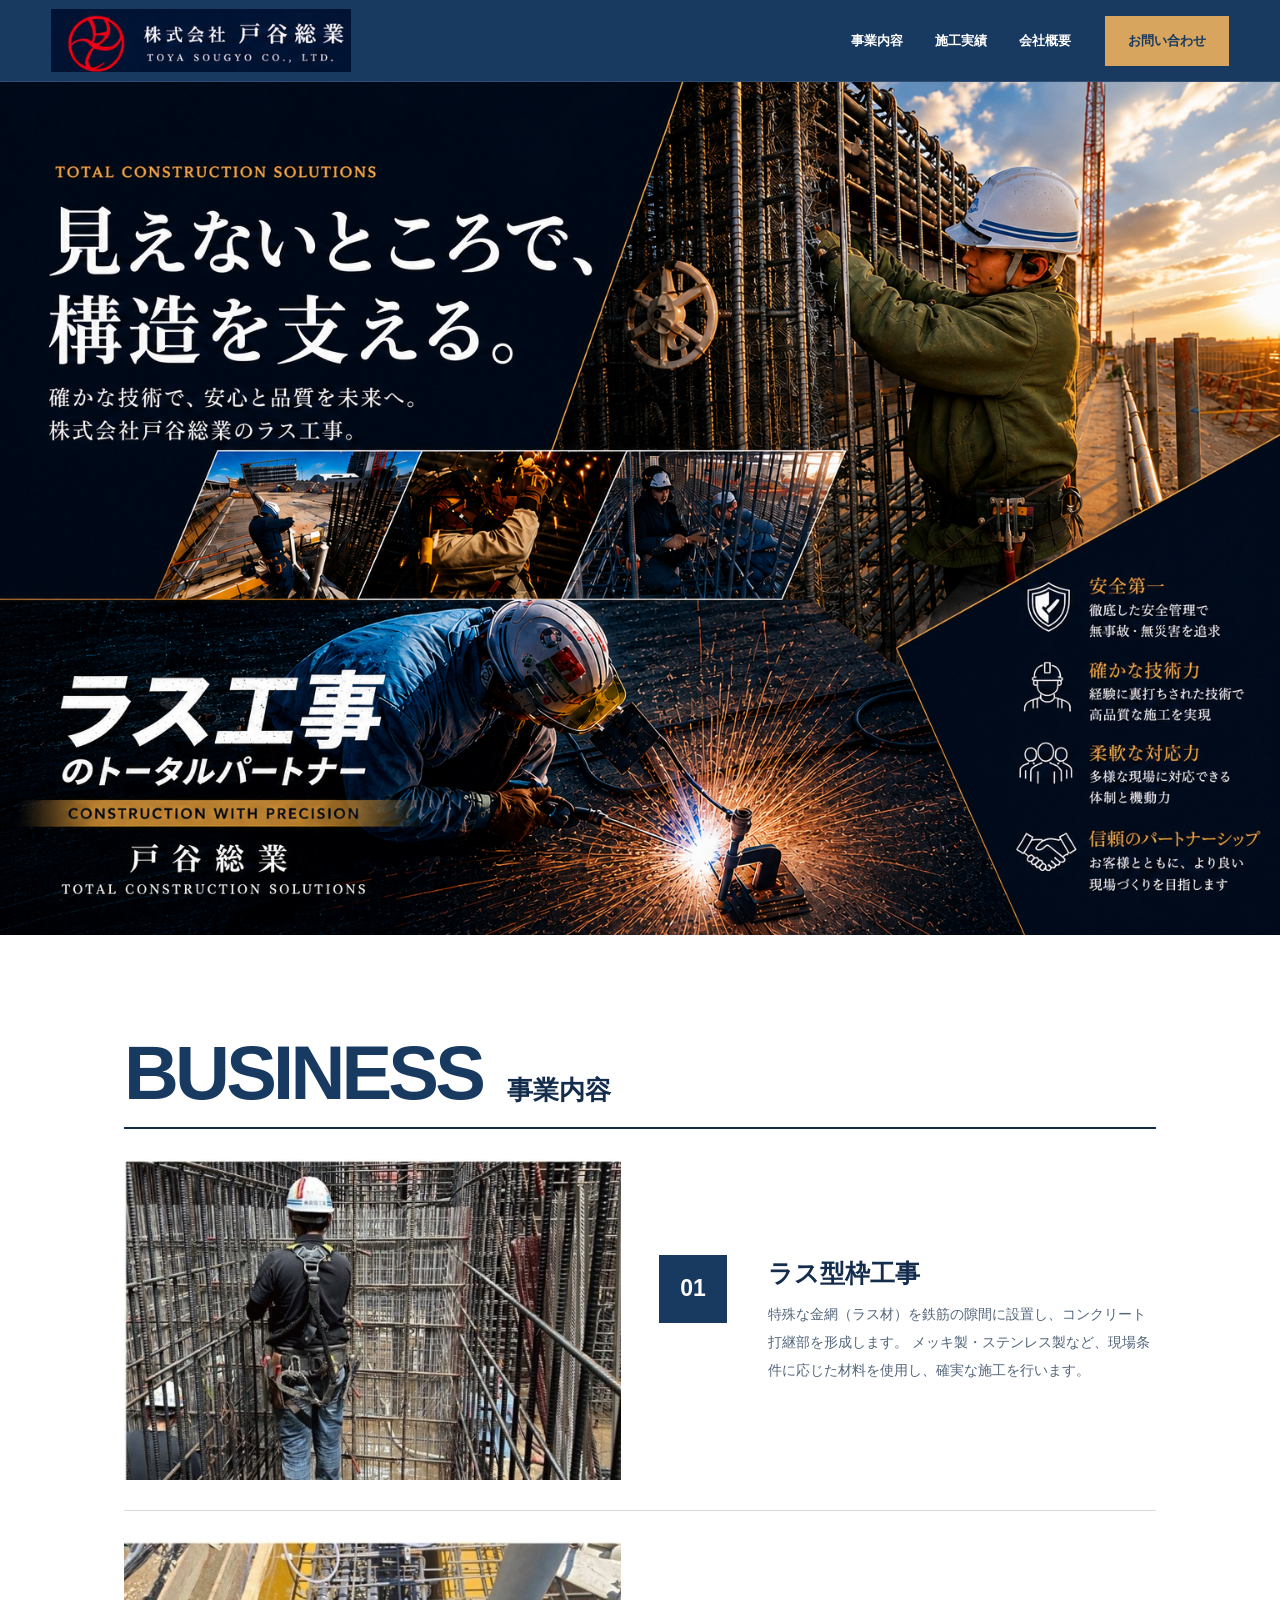
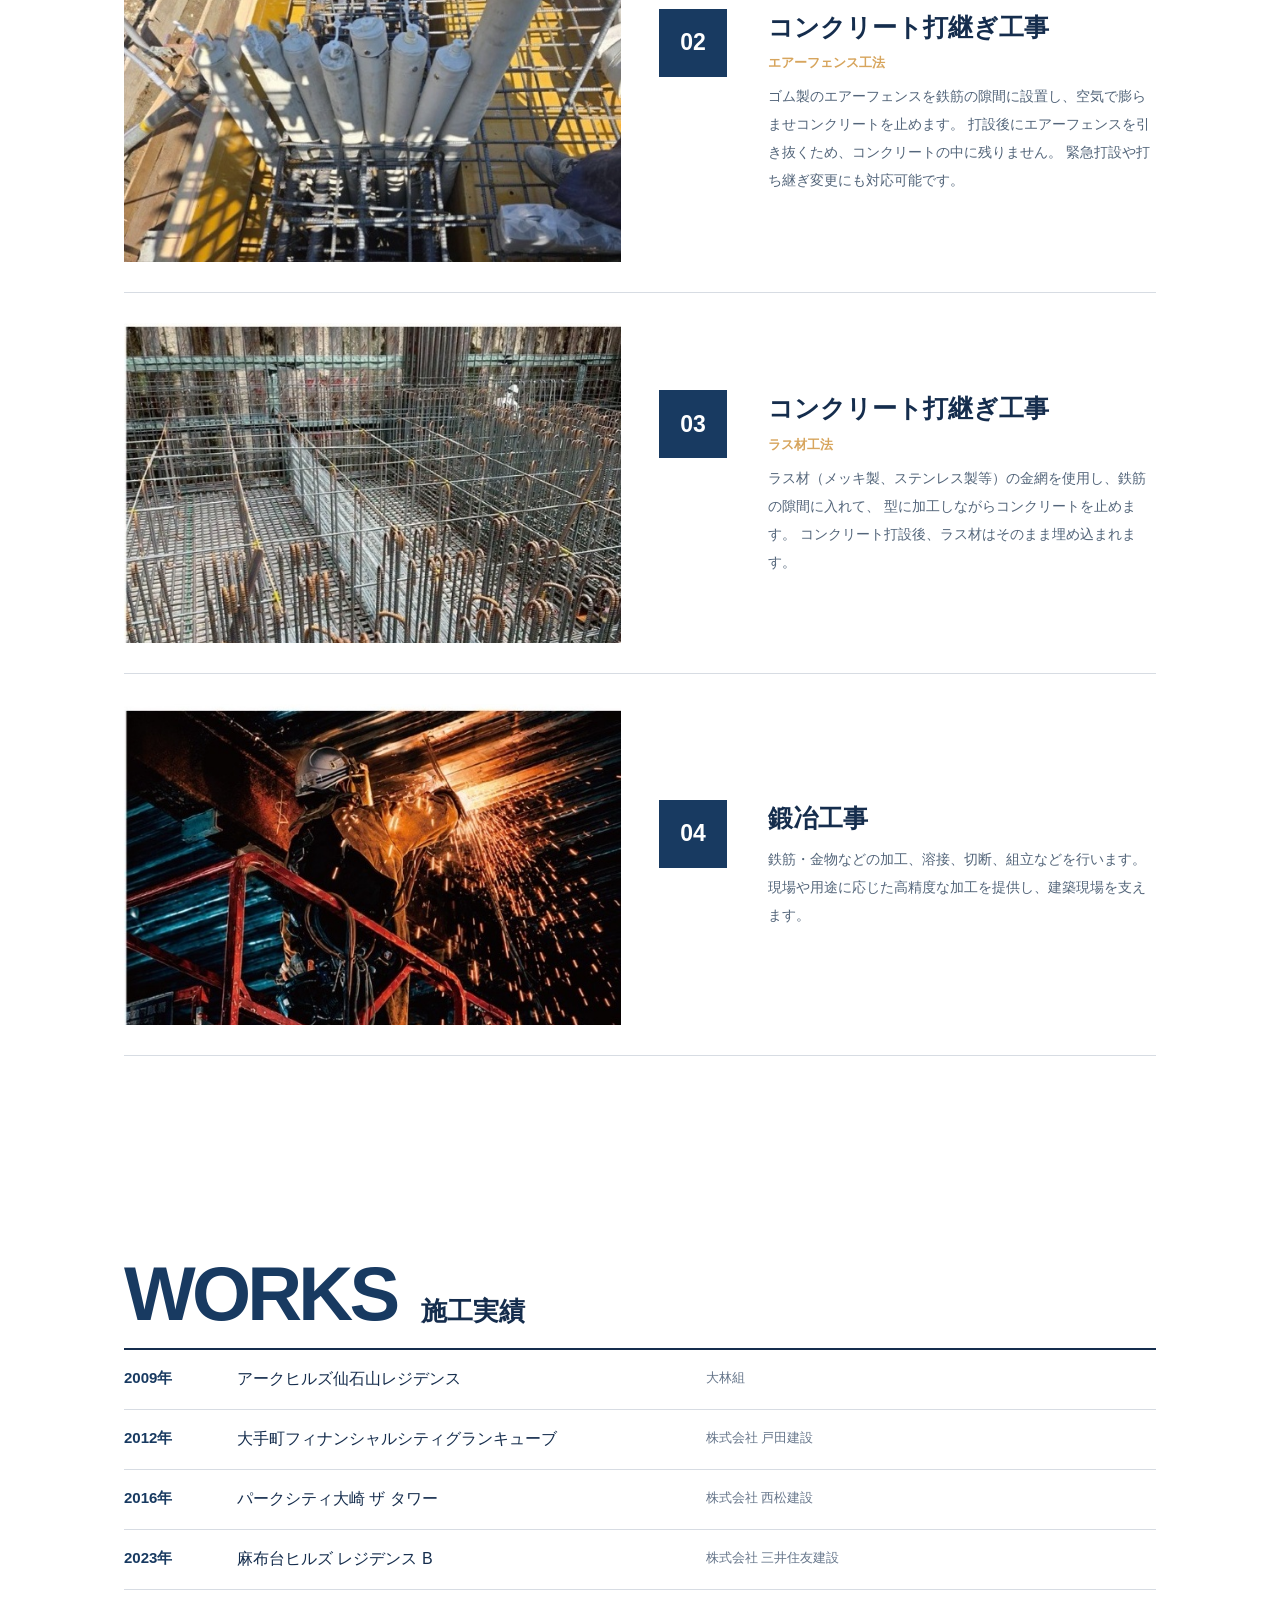
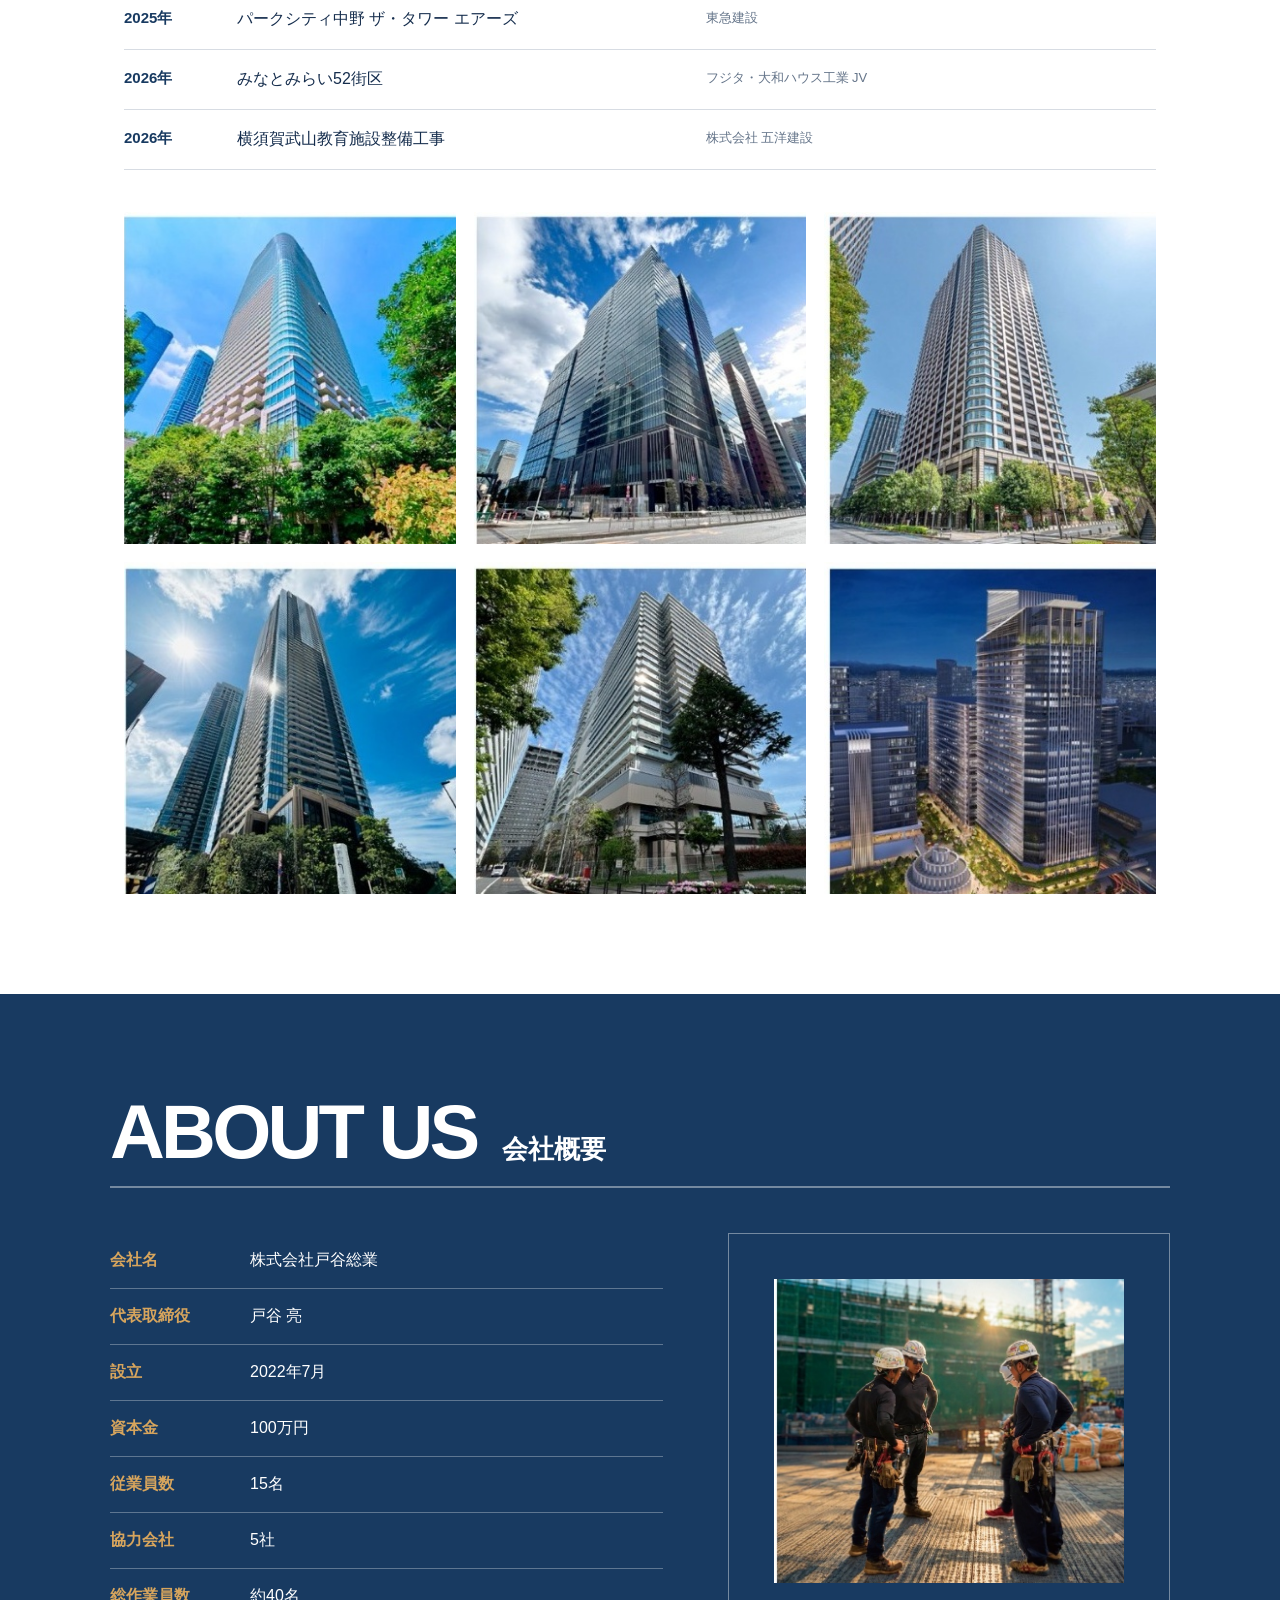
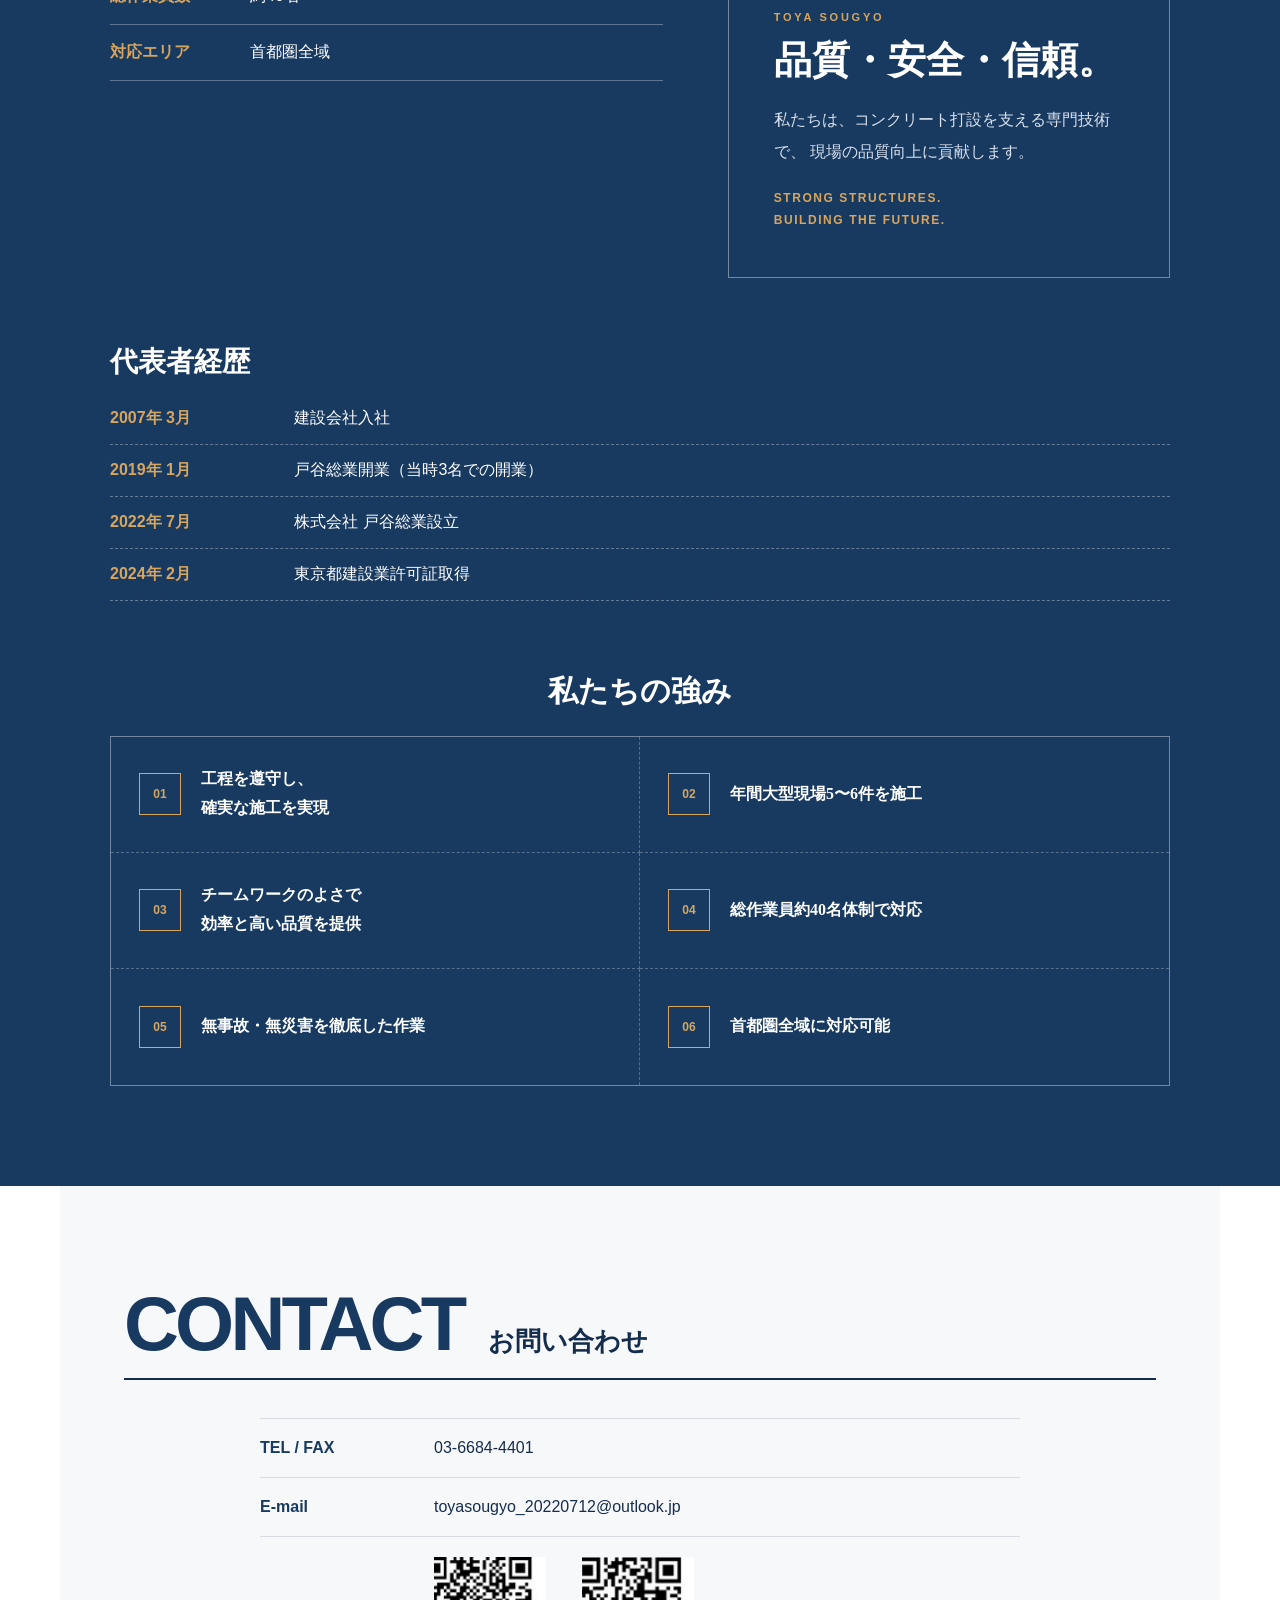
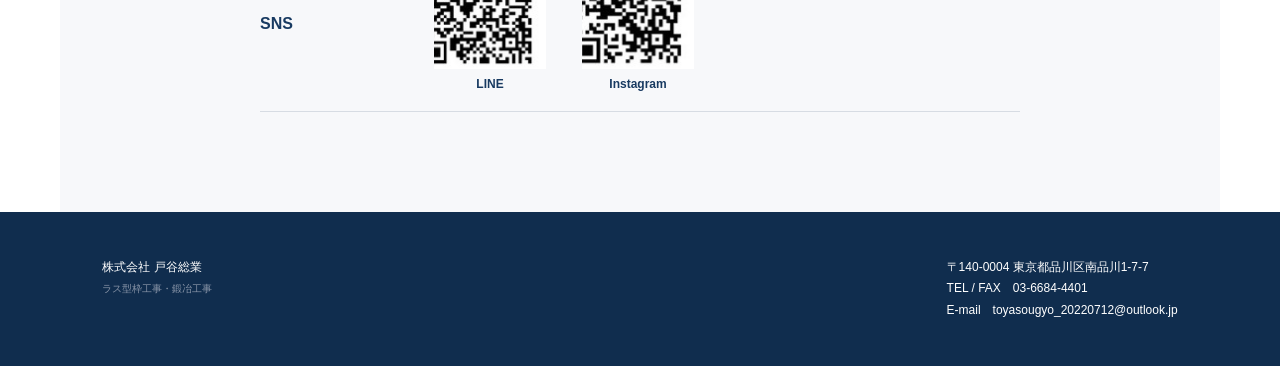
==== toya-sougyo.html @ 429688c8 "Update toya-sougyo.html" ====
<!doctype html>
<html lang="ja">
<head>
<meta charset="utf-8">
<meta name="viewport" content="width=device-width,initial-scale=1">
<title>株式会社戸谷総業｜ラス型枠工事・鍛冶工事</title>
<meta name="description" content="株式会社戸谷総業。ラス型枠工事・コンクリート打継ぎ工事・鍛冶工事。首都圏全域に対応します。">
<link rel="icon" href="favicon.ico" sizes="any">
<link rel="icon" type="image/png" href="toya-logo-mark.png">
<link rel="apple-touch-icon" href="toya-logo-mark.png">

<style>
:root{
  --navy:#183a61;
  --gold:#d7a55d;
  --ink:#152d4d;
  --line:#d7dce3;
  --paper:#f7f8fa;
}
*{box-sizing:border-box}
html{scroll-behavior:smooth}
body{
  margin:0;
  color:var(--ink);
  background:#fff;
  font-family:"Yu Gothic","YuGothic","Hiragino Kaku Gothic ProN","Meiryo",sans-serif;
}
a{color:inherit;text-decoration:none}
img{max-width:100%}

/* HEADER */
.site-header{
  position:sticky;
  top:0;
  z-index:1000;
  min-height:82px;
  padding:0 4vw;
  background:var(--navy);
  color:#fff;
  display:flex;
  align-items:center;
  gap:34px;
  border-bottom:1px solid rgba(255,255,255,.10);
}
.site-brand{
  display:flex;
  align-items:center;
  margin-right:auto;
  line-height:0;
}
.site-brand img{
  display:block;
  width:300px;
  max-width:30vw;
  height:auto;
}
.site-nav{
  display:flex;
  align-items:center;
  gap:32px;
  font-size:13px;
  font-weight:700;
  white-space:nowrap;
}
.site-nav a{transition:opacity .2s}
.site-nav a:hover{opacity:.65}
.header-contact{
  background:var(--gold);
  color:var(--navy);
  padding:16px 23px;
  font-size:13px;
  font-weight:700;
  white-space:nowrap;
}

/* HERO */
.hero-image-only{
  width:100%;
  background:var(--navy);
  line-height:0;
  overflow:hidden;
}
.hero-image-only img{
  display:block;
  width:100%;
  height:auto;
}

/* COMMON */
.section{
  max-width:1160px;
  margin:auto;
  padding:100px 5vw;
}
.heading{
  display:flex;
  align-items:baseline;
  gap:25px;
  border-bottom:2px solid var(--ink);
  padding-bottom:16px;
}
.heading b{
  font-size:clamp(42px,6vw,76px);
  color:var(--navy);
  letter-spacing:-.05em;
  line-height:1;
}
.heading h2{
  margin:0;
  font:600 26px "Yu Mincho","YuMincho","Hiragino Mincho ProN",serif;
}
.intro{
  margin:22px 0 45px;
  font:20px/1.8 "Yu Mincho","YuMincho","Hiragino Mincho ProN",serif;
}
.eyebrow{
  color:var(--gold);
  font-size:11px;
  letter-spacing:.25em;
  font-weight:700;
}
.button{
  display:inline-block;
  background:var(--gold);
  color:var(--navy);
  padding:17px 25px;
  margin-top:22px;
  font-size:12px;
  font-weight:700;
  letter-spacing:.1em;
}

/* BUSINESS */
.service{
  padding:30px 0;
  border-bottom:1px solid var(--line);
}
.service-card{
  display:grid;
  grid-template-columns:minmax(300px, 1fr) minmax(0, 1fr);
  gap:38px;
  align-items:center;
}
.service-photo{
  display:block;
  width:100%;
  aspect-ratio:1.55/1;
  object-fit:cover;
}
.service-inner{
  display:grid;
  grid-template-columns:84px 1fr;
  gap:25px;
}
.number{
  background:var(--navy);
  color:#fff;
  width:68px;
  height:68px;
  display:grid;
  place-items:center;
  font-size:23px;
  font-weight:700;
}
.service h3{
  margin:0 0 8px;
  font:600 25px/1.5 "Yu Mincho","YuMincho","Hiragino Mincho ProN",serif;
}
.service small{
  display:block;
  margin-bottom:10px;
  color:var(--gold);
  font-weight:700;
}
.service p{
  margin:0;
  line-height:2;
  color:#53657a;
  font-size:14px;
}

/* WORKS */
.work{
  display:grid;
  grid-template-columns:95px 1fr 1fr;
  gap:18px;
  padding:19px 0;
  border-bottom:1px solid var(--line);
}
.work strong{
  color:var(--navy);
  font-size:15px;
}
.work small{
  color:#65758a;
  font-size:13px;
}
.works-gallery{
  margin-top:42px;
  display:grid;
  grid-template-columns:repeat(3,1fr);
  gap:18px;
}
.works-gallery img{
  display:block;
  width:100%;
  aspect-ratio:1/1;
  object-fit:cover;
}

/* ABOUT */
.about{
  background:var(--navy);
  color:#fff;
  padding:100px max(7vw, calc((100% - 1060px)/2));
}
.about .heading{border-color:#ffffff66}
.about .heading b,
.about .heading h2{color:#fff}
.about-layout{
  display:grid;
  grid-template-columns:1fr .8fr;
  gap:65px;
  margin-top:45px;
}
.info{margin:0}
.info div{
  display:grid;
  grid-template-columns:140px 1fr;
  padding:17px 0;
  border-bottom:1px solid #ffffff4d;
}
.info dt{
  color:var(--gold);
  font-weight:700;
}
.info dd{margin:0}
.panel{
  border:1px solid #ffffff66;
  padding:45px;
  display:flex;
  flex-direction:column;
  justify-content:center;
}
.about-photo{
  display:block;
  width:100%;
  aspect-ratio:1.15/1;
  object-fit:cover;
  margin-bottom:28px;
}
.panel h3{
  margin:12px 0 18px;
  font:600 38px "Yu Mincho","YuMincho","Hiragino Mincho ProN",serif;
}
.panel p{
  margin:0 0 20px;
  line-height:2;
  color:#d9e1ec;
}
.panel strong{
  color:var(--gold);
  font-size:12px;
  letter-spacing:.13em;
  line-height:1.8;
}
.about-facts{
  margin-top:25px;
  padding-top:20px;
  border-top:1px solid #ffffff33;
  display:grid;
  gap:8px;
  color:#d9e1ec;
  font-size:13px;
}
.history{margin-top:65px}
.history h3{
  margin:0 0 12px;
  font:600 28px "Yu Mincho","YuMincho","Hiragino Mincho ProN",serif;
}
.history p{
  margin:0;
  padding:15px 0;
  border-bottom:1px dashed #ffffff55;
}
.history strong{
  display:inline-block;
  width:180px;
  color:var(--gold);
}


.strengths-block{
  margin-top:70px;
}
.strengths-block>h3{
  margin:0 0 24px;
  text-align:center;
  font:600 30px "Yu Mincho","YuMincho","Hiragino Mincho ProN",serif;
}
.strengths-grid{
  display:grid;
  grid-template-columns:repeat(2,1fr);
  border:1px solid #ffffff66;
}
.strength-item{
  min-height:116px;
  padding:24px 28px;
  display:flex;
  align-items:center;
  gap:20px;
  border-bottom:1px dashed #ffffff44;
}
.strength-item:nth-child(odd){border-right:1px dashed #ffffff44}
.strength-item:nth-last-child(-n+2){border-bottom:0}
.strength-no{
  flex:0 0 42px;
  width:42px;
  height:42px;
  display:grid;
  place-items:center;
  border:1px solid var(--gold);
  color:var(--gold);
  font-size:12px;
  font-weight:700;
}
.strength-item p{
  margin:0;
  color:#fff;
  font:600 16px/1.8 "Yu Mincho","YuMincho","Hiragino Mincho ProN",serif;
}

/* CONTACT */
.contact{
  background:var(--paper);
  text-align:left;
}
.contact-heading{
  margin-bottom:38px;
}
.contact-info{
  max-width:760px;
  margin:0 auto;
  border-top:1px solid var(--line);
}
.contact-row{
  display:grid;
  grid-template-columns:150px 1fr;
  gap:24px;
  padding:20px 0;
  border-bottom:1px solid var(--line);
  align-items:center;
}
.contact-row>span{
  color:var(--navy);
  font-weight:700;
}
.contact-row a{
  overflow-wrap:anywhere;
}
.contact-social div{
  color:#53657a;
}
.sns-qr-list{
  display:flex;
  gap:36px;
  align-items:flex-start;
}
.sns-qr-item{
  display:flex;
  flex-direction:column;
  align-items:center;
  gap:8px;
}
.sns-qr-item img{
  display:block;
  width:112px;
  height:112px;
  object-fit:contain;
  background:#fff;
}
.sns-qr-item strong{
  color:var(--navy);
  font-size:12px;
}

/* FOOTER */
.footer{
  background:#102d4e;
  color:#fff;
  padding:45px 8vw;
  display:flex;
  justify-content:space-between;
  gap:20px;
  font-size:12px;
  line-height:1.8;
}
.footer small{color:#8995a8}

/* RESPONSIVE */
@media(max-width:900px){
  .site-header{
    min-height:68px;
    padding:0 5vw;
  }
  .site-brand img{
    width:230px;
    max-width:48vw;
  }
  .site-nav{display:none}
  .header-contact{
    padding:12px 15px;
    font-size:11px;
  }
}

@media(max-width:720px){
  .section,.about{padding:75px 7vw}
  .heading{
    gap:14px;
    align-items:center;
  }
  .heading b{font-size:42px}
  .heading h2{font-size:19px}
  .service-card{
    grid-template-columns:1fr;
    gap:20px;
  }
  .service-inner{
    grid-template-columns:60px 1fr;
    gap:15px;
  }
  .number{
    width:54px;
    height:54px;
    font-size:18px;
  }
  .service h3{font-size:20px}
  .about-layout{
    grid-template-columns:1fr;
    gap:0;
  }
  .panel{
    padding:32px 24px;
    margin-top:25px;
  }
  .panel h3{font-size:29px}
  .work{
    grid-template-columns:70px 1fr;
    gap:5px 12px;
    font-size:13px;
  }
  .work small{grid-column:2}
  .works-gallery{
    grid-template-columns:repeat(2,1fr);
    gap:10px;
  }
  .history strong{width:125px}
  .strengths-grid{grid-template-columns:1fr}
  .strength-item:nth-child(odd){border-right:0}
  .strength-item:nth-last-child(2){border-bottom:1px dashed #ffffff44}
  .contact-row{grid-template-columns:1fr;gap:6px}
  .sns-qr-list{gap:24px}
  .sns-qr-item img{width:100px;height:100px}
  .footer{
    display:block;
    padding:35px 7vw;
  }
}

@media(max-width:520px){
  .works-gallery{grid-template-columns:1fr}
  .site-brand img{
    width:190px;
    max-width:52vw;
  }
  .header-contact{
    padding:10px 11px;
  }
}
</style>
</head>

<body>

<header class="site-header">
  <a class="site-brand" href="#" aria-label="株式会社戸谷総業 トップへ">
    <img src="toya-logo-header.png" alt="株式会社戸谷総業 TOYA SOUGYO CO., LTD.">
  </a>

  <nav class="site-nav" aria-label="メインナビゲーション">
    <a href="#business">事業内容</a>
    <a href="#works">施工実績</a>
    <a href="#about">会社概要</a>
  </nav>

  <a class="header-contact" href="#contact">お問い合わせ</a>
</header>

<section class="hero-image-only">
  <img src="toya-hero-final.png" alt="見えないところで、構造を支える。株式会社戸谷総業">
</section>

<section id="business" class="section">
  <div class="heading">
    <b>BUSINESS</b>
    <h2>事業内容</h2>
  </div>

  

  <div class="service">
    <div class="service-card">
      <img class="service-photo" src="business_01_lath_formwork.jpg" alt="ラス型枠工事の施工風景">
      <div class="service-inner">
        <span class="number">01</span>
        <div>
          <h3>ラス型枠工事</h3>
        <p>
          特殊な金網（ラス材）を鉄筋の隙間に設置し、コンクリート打継部を形成します。
          メッキ製・ステンレス製など、現場条件に応じた材料を使用し、確実な施工を行います。
        </p>
        </div>
      </div>
    </div>
  </div>

  <div class="service">
    <div class="service-card">
      <img class="service-photo" src="business_02_air_fence.jpg" alt="エアーフェンス工法の施工風景">
      <div class="service-inner">
        <span class="number">02</span>
        <div>
          <h3>コンクリート打継ぎ工事</h3>
        <small>エアーフェンス工法</small>
        <p>
          ゴム製のエアーフェンスを鉄筋の隙間に設置し、空気で膨らませコンクリートを止めます。
          打設後にエアーフェンスを引き抜くため、コンクリートの中に残りません。
          緊急打設や打ち継ぎ変更にも対応可能です。
        </p>
        </div>
      </div>
    </div>
  </div>

  <div class="service">
    <div class="service-card">
      <img class="service-photo" src="business_03_lath_method.jpg" alt="ラス材工法の施工風景">
      <div class="service-inner">
        <span class="number">03</span>
        <div>
          <h3>コンクリート打継ぎ工事</h3>
        <small>ラス材工法</small>
        <p>
          ラス材（メッキ製、ステンレス製等）の金網を使用し、鉄筋の隙間に入れて、
          型に加工しながらコンクリートを止めます。
          コンクリート打設後、ラス材はそのまま埋め込まれます。
        </p>
        </div>
      </div>
    </div>
  </div>

  <div class="service">
    <div class="service-card">
      <img class="service-photo" src="business_04_blacksmith.jpg" alt="鍛冶工事の施工風景">
      <div class="service-inner">
        <span class="number">04</span>
        <div>
          <h3>鍛冶工事</h3>
        <p>
          鉄筋・金物などの加工、溶接、切断、組立などを行います。
          現場や用途に応じた高精度な加工を提供し、建築現場を支えます。
        </p>
        </div>
      </div>
    </div>
  </div>
</section>

<section id="works" class="section">
  <div class="heading">
    <b>WORKS</b>
    <h2>施工実績</h2>
  </div>

  

  <div class="work">
    <strong>2009年</strong>
    <span>アークヒルズ仙石山レジデンス</span>
    <small>大林組</small>
  </div>

  <div class="work">
    <strong>2012年</strong>
    <span>大手町フィナンシャルシティグランキューブ</span>
    <small>株式会社 戸田建設</small>
  </div>

  <div class="work">
    <strong>2016年</strong>
    <span>パークシティ大崎 ザ タワー</span>
    <small>株式会社 西松建設</small>
  </div>

  <div class="work">
    <strong>2023年</strong>
    <span>麻布台ヒルズ レジデンス B</span>
    <small>株式会社 三井住友建設</small>
  </div>

  <div class="work">
    <strong>2025年</strong>
    <span>パークシティ中野 ザ・タワー エアーズ</span>
    <small>東急建設</small>
  </div>

  <div class="work">
    <strong>2026年</strong>
    <span>みなとみらい52街区</span>
    <small>フジタ・大和ハウス工業 JV</small>
  </div>

  <div class="work">
    <strong>2026年</strong>
    <span>横須賀武山教育施設整備工事</span>
    <small>株式会社 五洋建設</small>
  </div>

  <div class="works-gallery" aria-label="施工実績写真">
    <img src="works_01.jpg" alt="施工実績写真1">
    <img src="works_02.jpg" alt="施工実績写真2">
    <img src="works_03.jpg" alt="施工実績写真3">
    <img src="works_04.jpg" alt="施工実績写真4">
    <img src="works_05.jpg" alt="施工実績写真5">
    <img src="works_06.jpg" alt="施工実績写真6">
  </div>
</section>

<section id="about" class="about">
  <div class="heading">
    <b>ABOUT US</b>
    <h2>会社概要</h2>
  </div>

  <div class="about-layout">
    <dl class="info">
      <div><dt>会社名</dt><dd>株式会社戸谷総業</dd></div>
      <div><dt>代表取締役</dt><dd>戸谷 亮</dd></div>
      <div><dt>設立</dt><dd>2022年7月</dd></div>
      <div><dt>資本金</dt><dd>100万円</dd></div>
      <div><dt>従業員数</dt><dd>15名</dd></div>
      <div><dt>協力会社</dt><dd>5社</dd></div>
      <div><dt>総作業員数</dt><dd>約40名</dd></div>
      <div><dt>対応エリア</dt><dd>首都圏全域</dd></div>
    </dl>

    <div class="panel">
      <img class="about-photo" src="about_team.jpg" alt="戸谷総業の現場スタッフ">
      <div class="eyebrow">TOYA SOUGYO</div>
      <h3>品質・安全・信頼。</h3>
      <p>
        私たちは、コンクリート打設を支える専門技術で、
        現場の品質向上に貢献します。
      </p>
      <strong>STRONG STRUCTURES.<br>BUILDING THE FUTURE.</strong>

    </div>
  </div>

  <div class="history">
    <h3>代表者経歴</h3>
    <p><strong>2007年 3月</strong> 建設会社入社</p>
    <p><strong>2019年 1月</strong> 戸谷総業開業（当時3名での開業）</p>
    <p><strong>2022年 7月</strong> 株式会社 戸谷総業設立</p>
    <p><strong>2024年 2月</strong> 東京都建設業許可証取得</p>
  </div>

  <div class="strengths-block">
    <h3>私たちの強み</h3>
    <div class="strengths-grid">
      <div class="strength-item"><span class="strength-no">01</span><p>工程を遵守し、<br>確実な施工を実現</p></div>
      <div class="strength-item"><span class="strength-no">02</span><p>年間大型現場5〜6件を施工</p></div>
      <div class="strength-item"><span class="strength-no">03</span><p>チームワークのよさで<br>効率と高い品質を提供</p></div>
      <div class="strength-item"><span class="strength-no">04</span><p>総作業員約40名体制で対応</p></div>
      <div class="strength-item"><span class="strength-no">05</span><p>無事故・無災害を徹底した作業</p></div>
      <div class="strength-item"><span class="strength-no">06</span><p>首都圏全域に対応可能</p></div>
    </div>
  </div>
</section>

<section id="contact" class="section contact">
  <div class="heading contact-heading">
    <b>CONTACT</b>
    <h2>お問い合わせ</h2>
  </div>

  <div class="contact-info">
    <div class="contact-row">
      <span>TEL / FAX</span>
      <a href="tel:03-6684-4401">03-6684-4401</a>
    </div>
    <div class="contact-row">
      <span>E-mail</span>
      <a href="mailto:toyasougyo_20220712@outlook.jp">toyasougyo_20220712@outlook.jp</a>
    </div>
    <div class="contact-row contact-social">
      <span>SNS</span>
      <div class="sns-qr-list">
        <div class="sns-qr-item">
          <img src="line-qr.png" alt="LINE QRコード">
          <strong>LINE</strong>
        </div>
        <div class="sns-qr-item">
          <img src="instagram-qr.png" alt="Instagram QRコード">
          <strong>Instagram</strong>
        </div>
      </div>
    </div>
  </div>
</section>

<footer class="footer">
  <div>
    株式会社 戸谷総業<br>
    <small>ラス型枠工事・鍛冶工事</small>
  </div>
  <div>
    〒140-0004 東京都品川区南品川1-7-7<br>
    TEL / FAX　03-6684-4401<br>
    E-mail　toyasougyo_20220712@outlook.jp
  </div>
</footer>

</body>
</html>
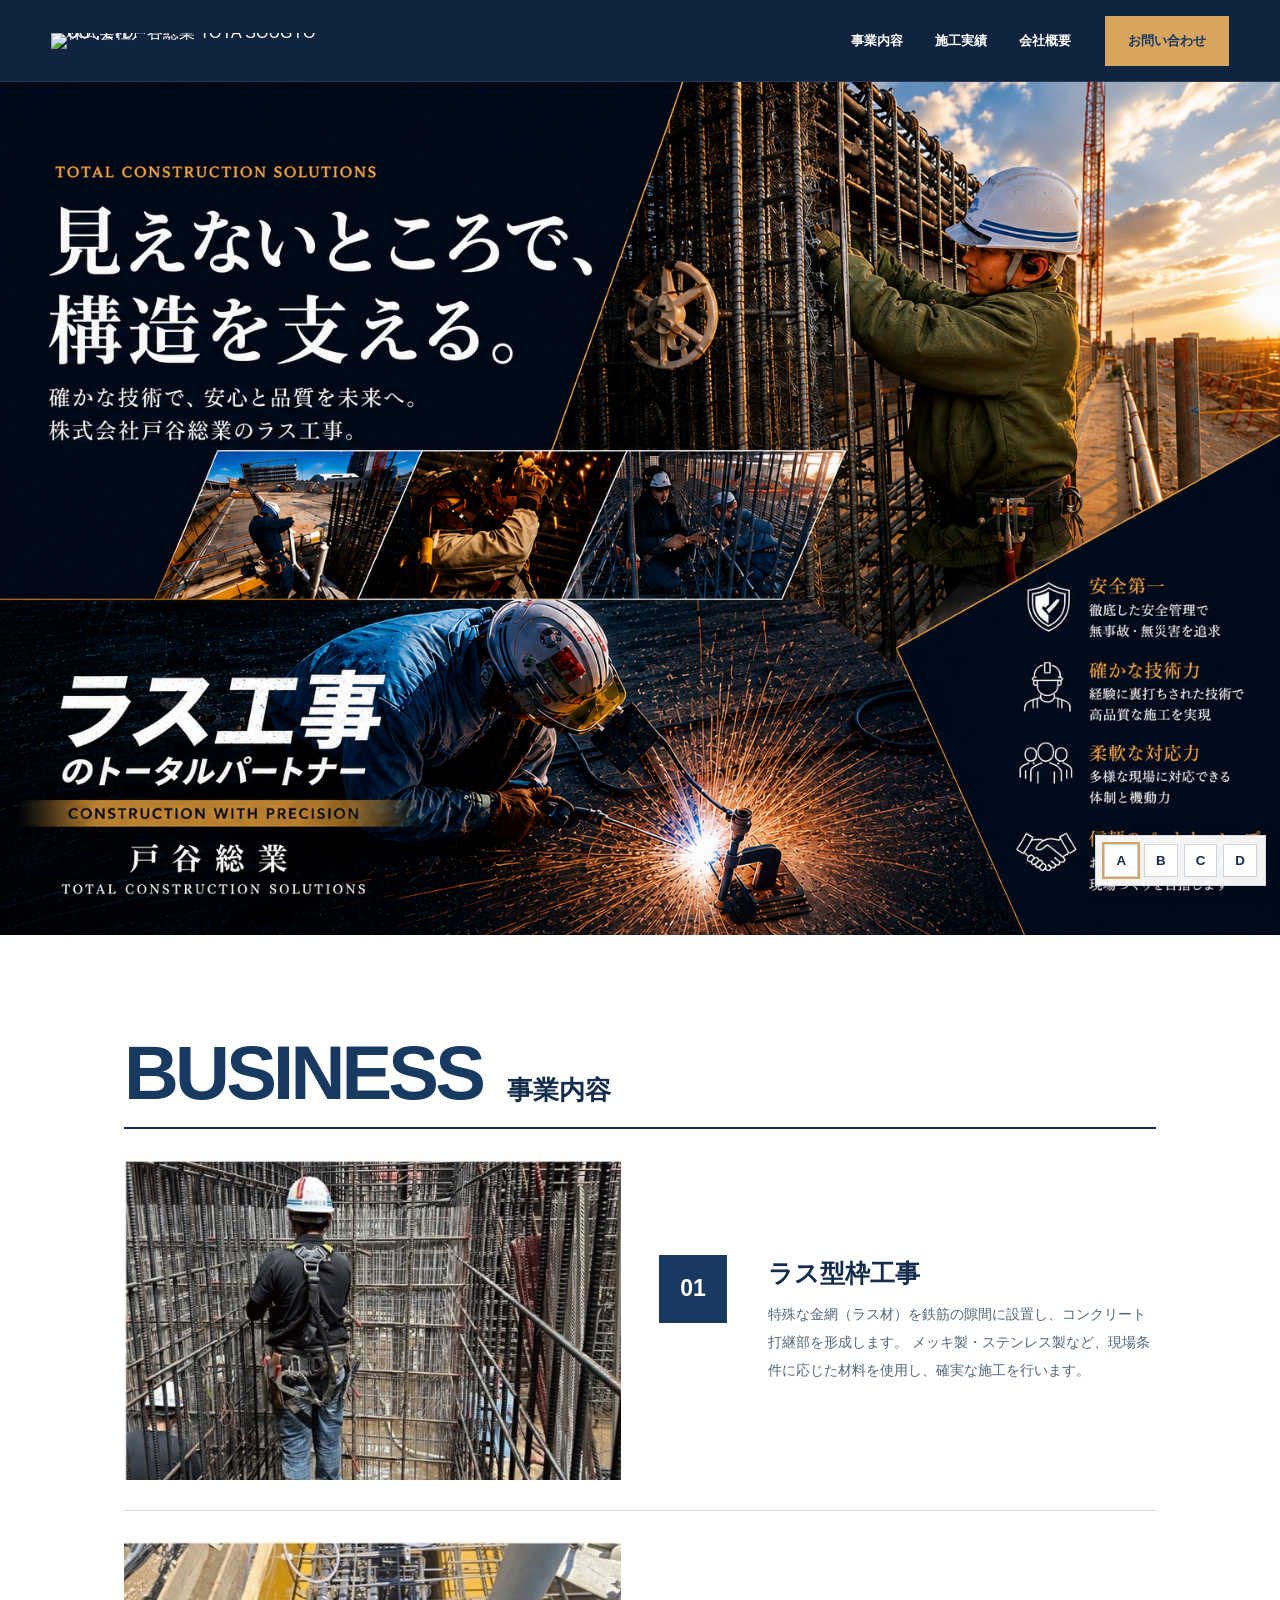
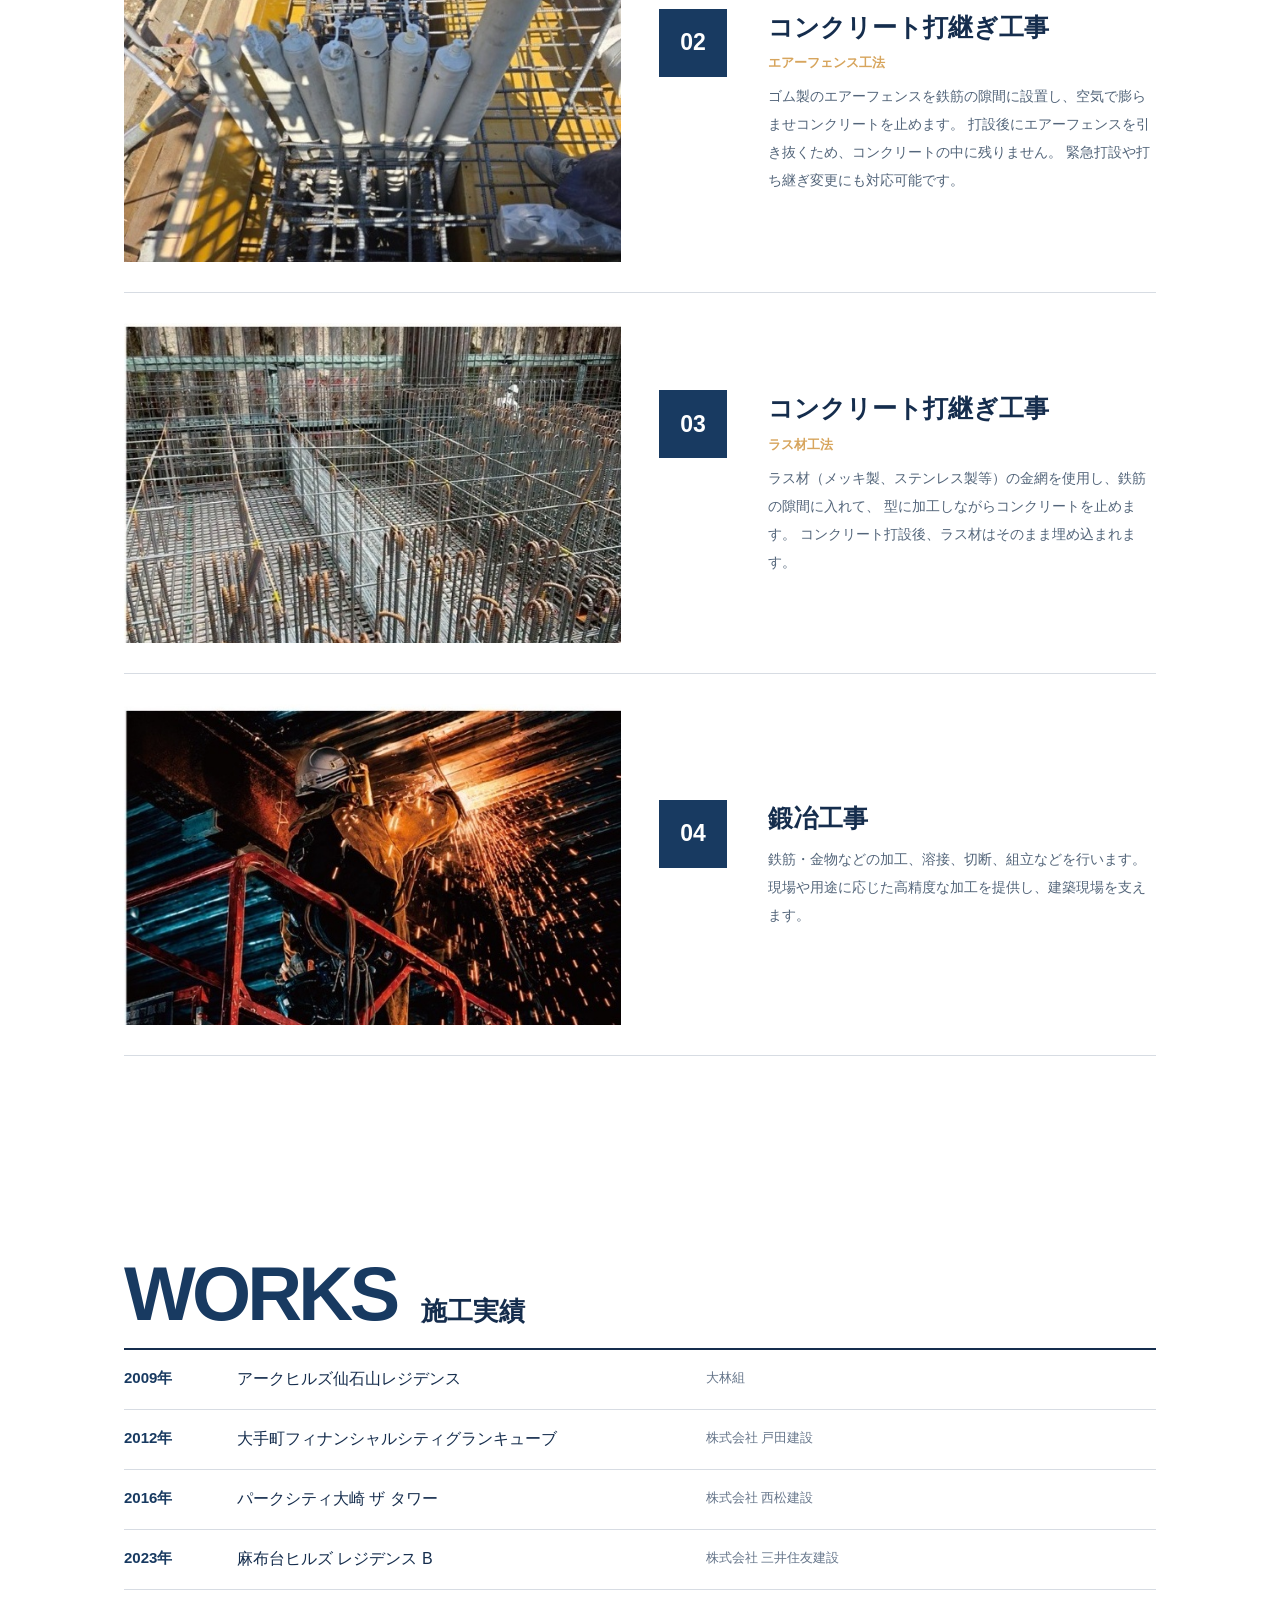
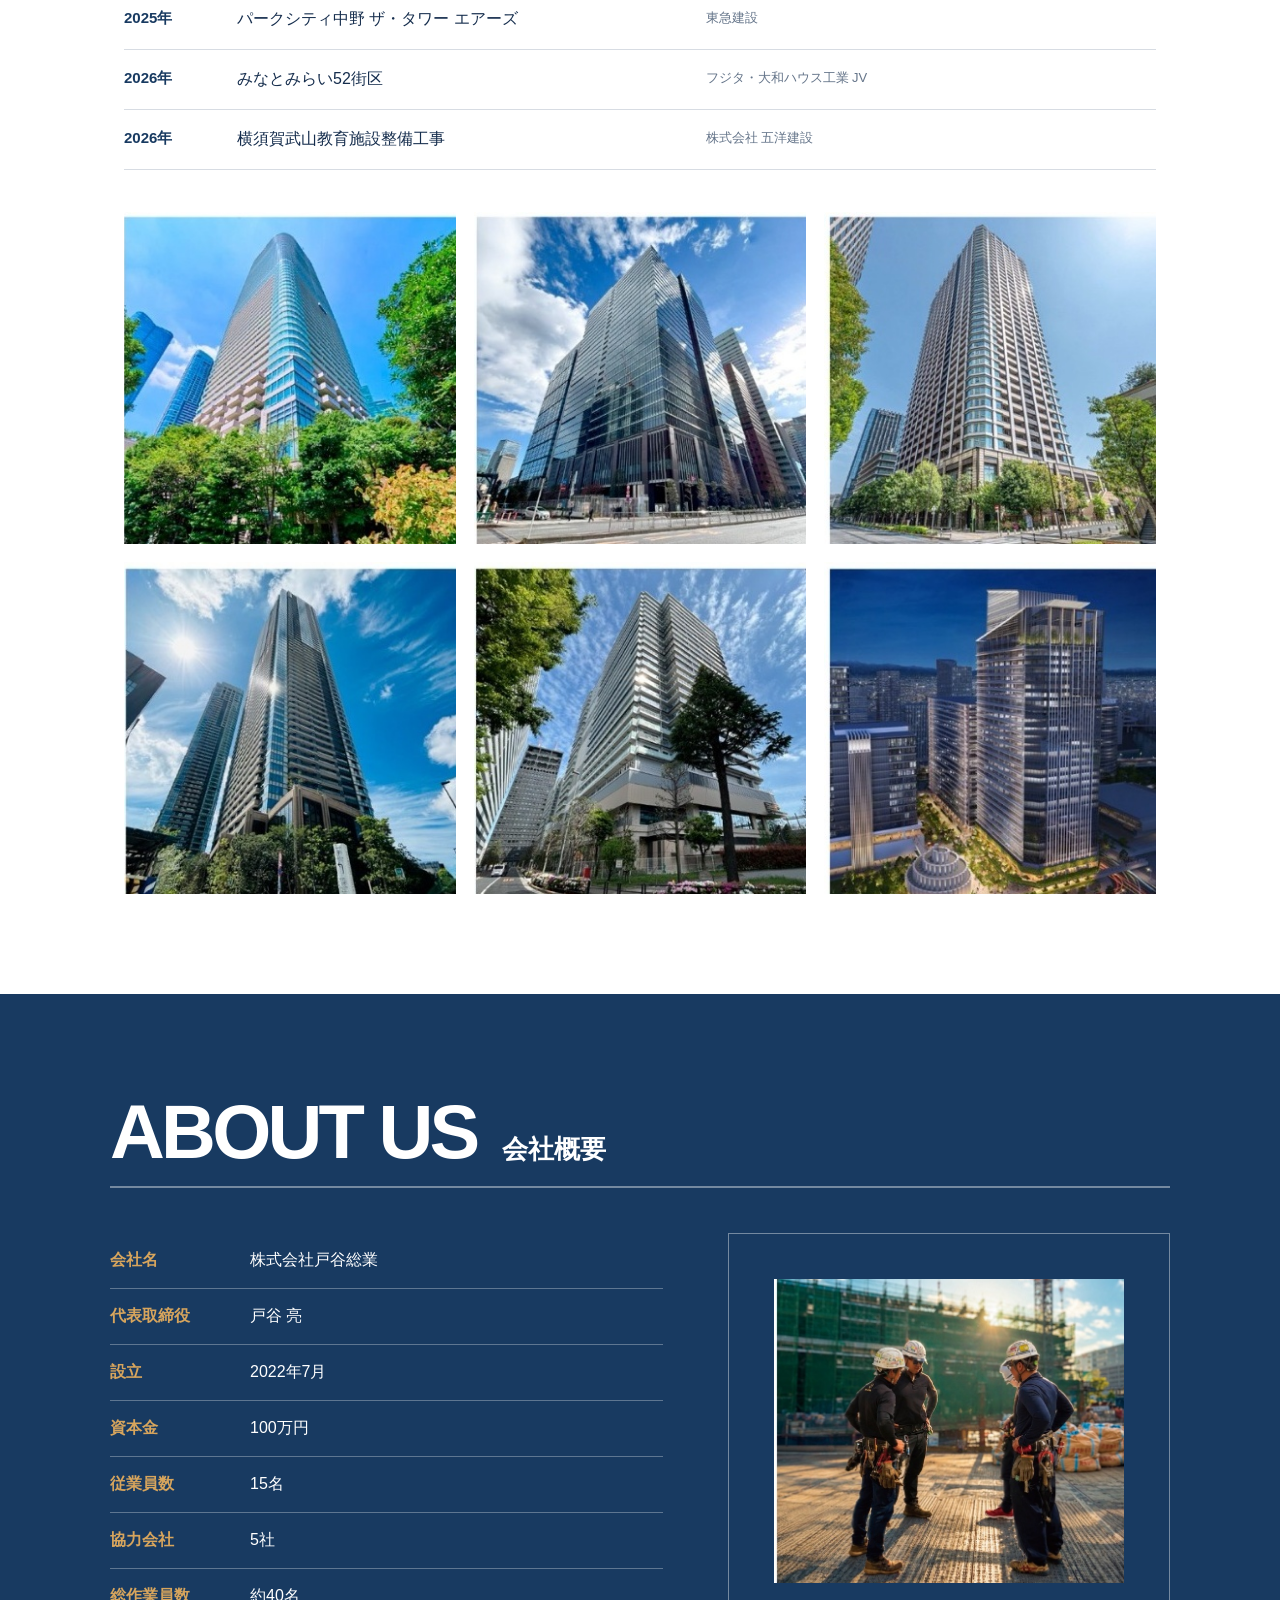
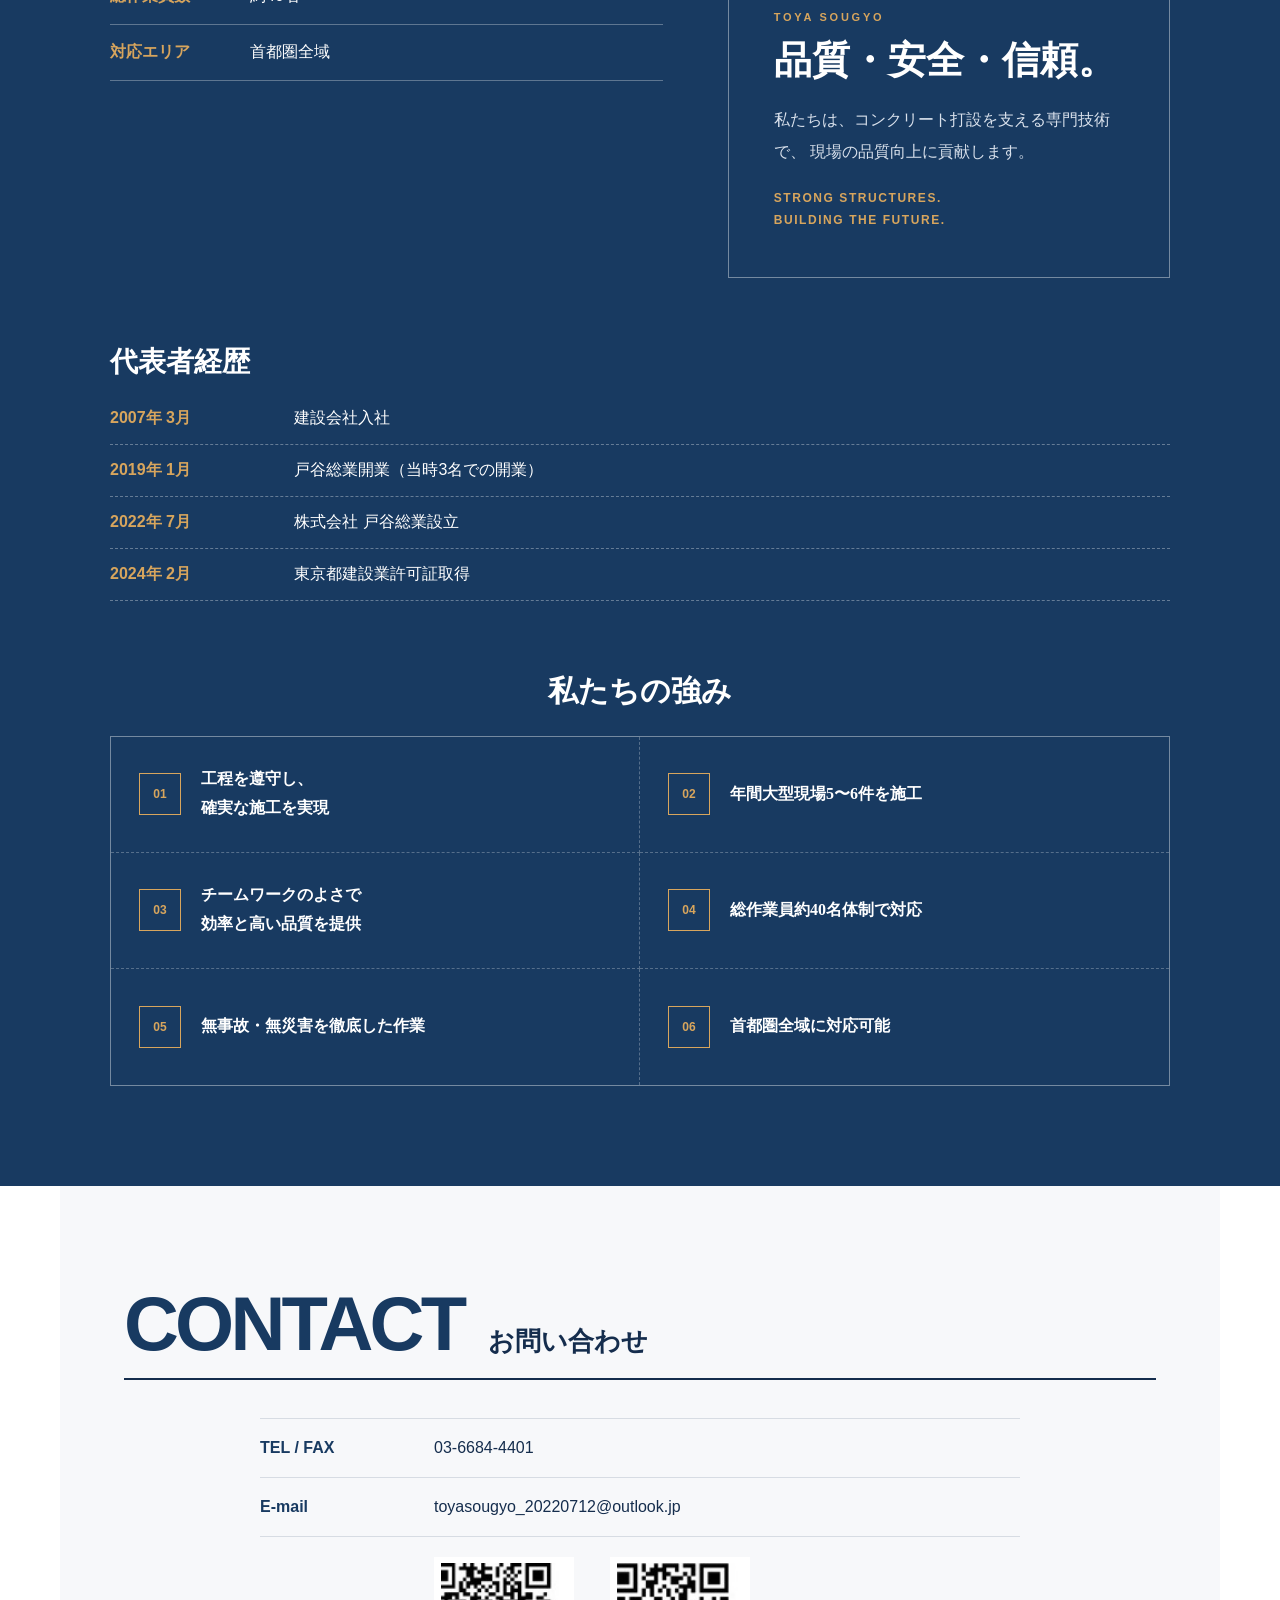
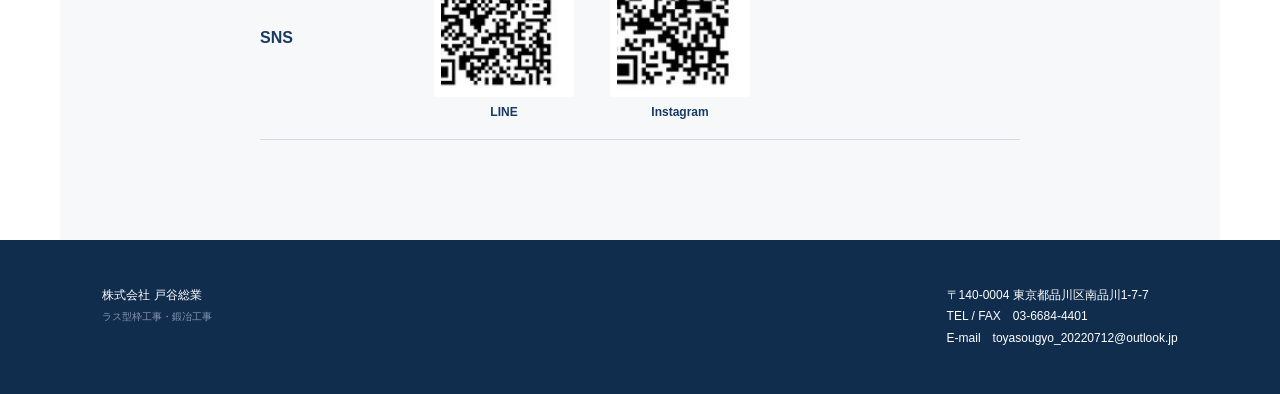
==== commit 0ed58b9d: "Update toya-sougyo.html" ====
--- a/toya-sougyo.html
+++ b/toya-sougyo.html
@@ -478,14 +478,62 @@
     padding:10px 11px;
   }
 }
+
+/* HEADER COLOR CHECKER: comparison only */
+.header-color-checker{
+  position:fixed;
+  right:14px;
+  bottom:14px;
+  z-index:5000;
+  display:flex;
+  gap:6px;
+  padding:8px;
+  background:rgba(255,255,255,.95);
+  border:1px solid #d7dce3;
+  box-shadow:0 4px 18px rgba(0,0,0,.14);
+}
+.header-color-checker button{
+  border:1px solid #cbd5df;
+  background:#fff;
+  color:#152d4d;
+  padding:8px 11px;
+  cursor:pointer;
+  font-weight:700;
+}
+.header-color-checker button.active{outline:2px solid #d7a55d}
+.site-header.header-a{background:#10243f}
+.site-header.header-b{background:#2b5d87}
+.site-header.header-c{background:#5d829f}
+.site-header.header-d{
+  background:#eef2f5;
+  color:#183a61;
+  border-bottom-color:#cbd5df;
+}
+.site-header.header-d .site-nav a{color:#183a61}
+
+/* QR: show the whole source QR image without clipping */
+.sns-qr-item img{
+  width:140px;
+  height:140px;
+  object-fit:contain;
+  object-position:center;
+  padding:6px;
+  background:#fff;
+}
+@media(max-width:720px){
+  .sns-qr-item img{width:125px;height:125px}
+  .header-color-checker{right:8px;bottom:8px}
+  .header-color-checker button{padding:7px 9px}
+}
+
 </style>
 </head>
 
 <body>
 
-<header class="site-header">
+<header class="site-header header-a">
   <a class="site-brand" href="#" aria-label="株式会社戸谷総業 トップへ">
-    <img src="toya-logo-header.png" alt="株式会社戸谷総業 TOYA SOUGYO CO., LTD.">
+    <img src="toya-logo-header-a.png" alt="株式会社戸谷総業 TOYA SOUGYO CO., LTD.">
   </a>
 
   <nav class="site-nav" aria-label="メインナビゲーション">
@@ -733,5 +781,28 @@
   </div>
 </footer>
 
+
+<div class="header-color-checker" aria-label="ヘッダーカラー比較">
+  <button type="button" class="active" data-header="a" title="A 濃紺・重厚">A</button>
+  <button type="button" data-header="b" title="B 鮮やかなネイビー">B</button>
+  <button type="button" data-header="c" title="C 明るいブルーグレー">C</button>
+  <button type="button" data-header="d" title="D ライトグレー">D</button>
+</div>
+<script>
+(function(){
+  const header = document.querySelector('.site-header');
+  const logo = document.querySelector('.site-brand img');
+  const buttons = document.querySelectorAll('.header-color-checker button');
+  buttons.forEach(btn => btn.addEventListener('click', function(){
+    const key = this.dataset.header;
+    header.classList.remove('header-a','header-b','header-c','header-d');
+    header.classList.add('header-' + key);
+    logo.src = 'toya-logo-header-' + key + '.png';
+    buttons.forEach(b => b.classList.remove('active'));
+    this.classList.add('active');
+  }));
+})();
+</script>
+
 </body>
 </html>
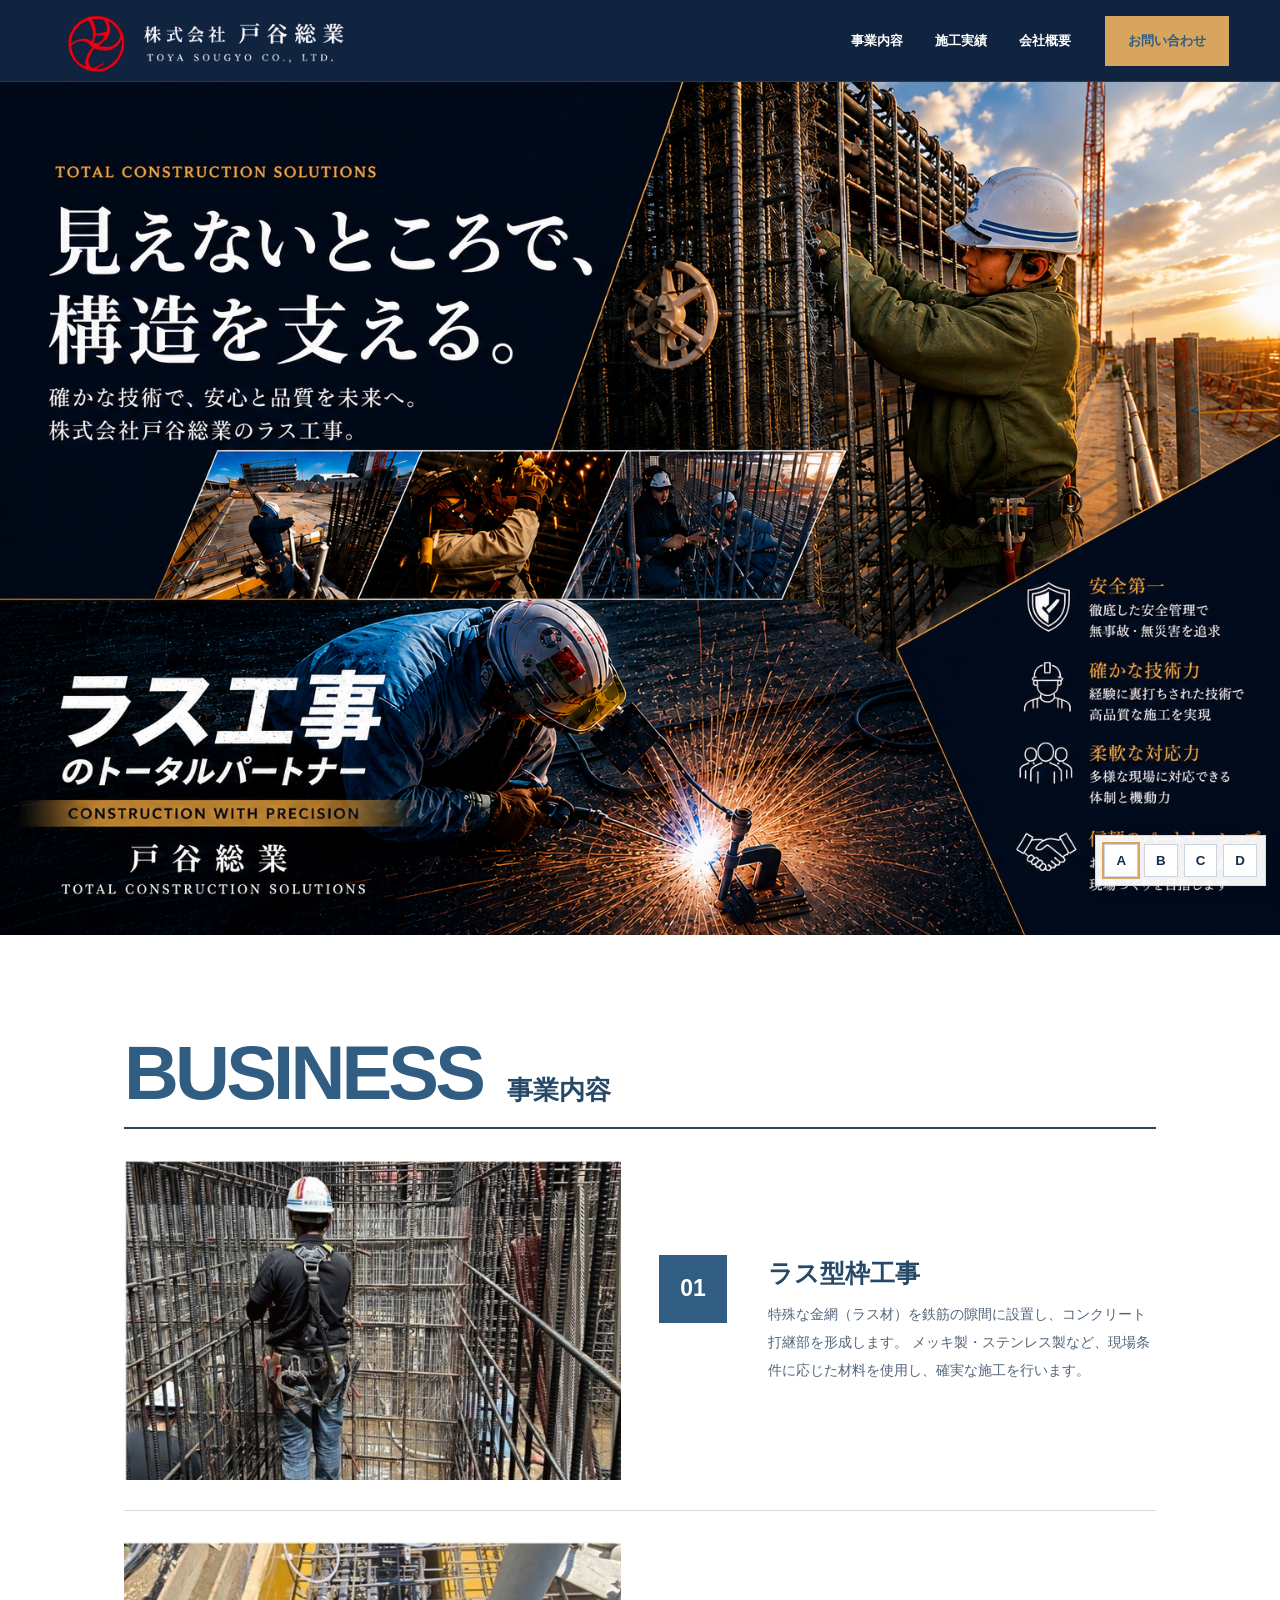
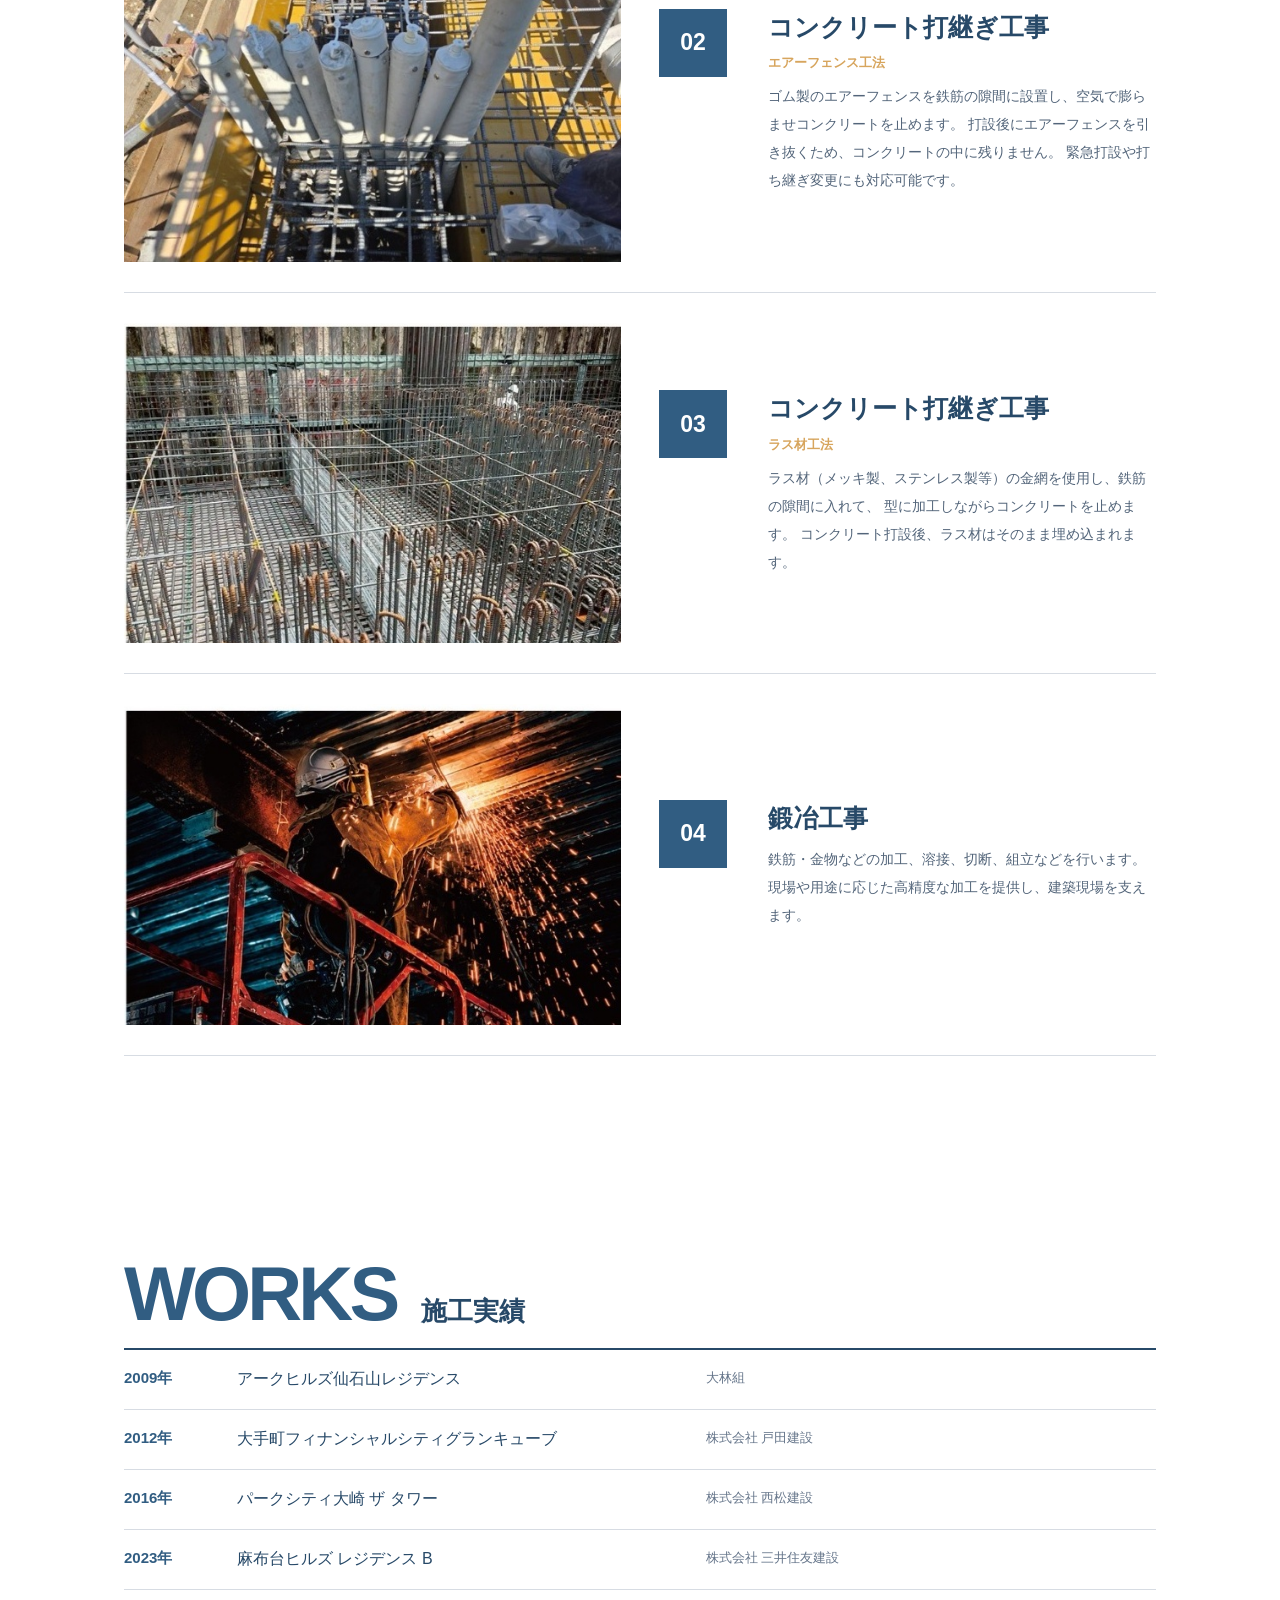
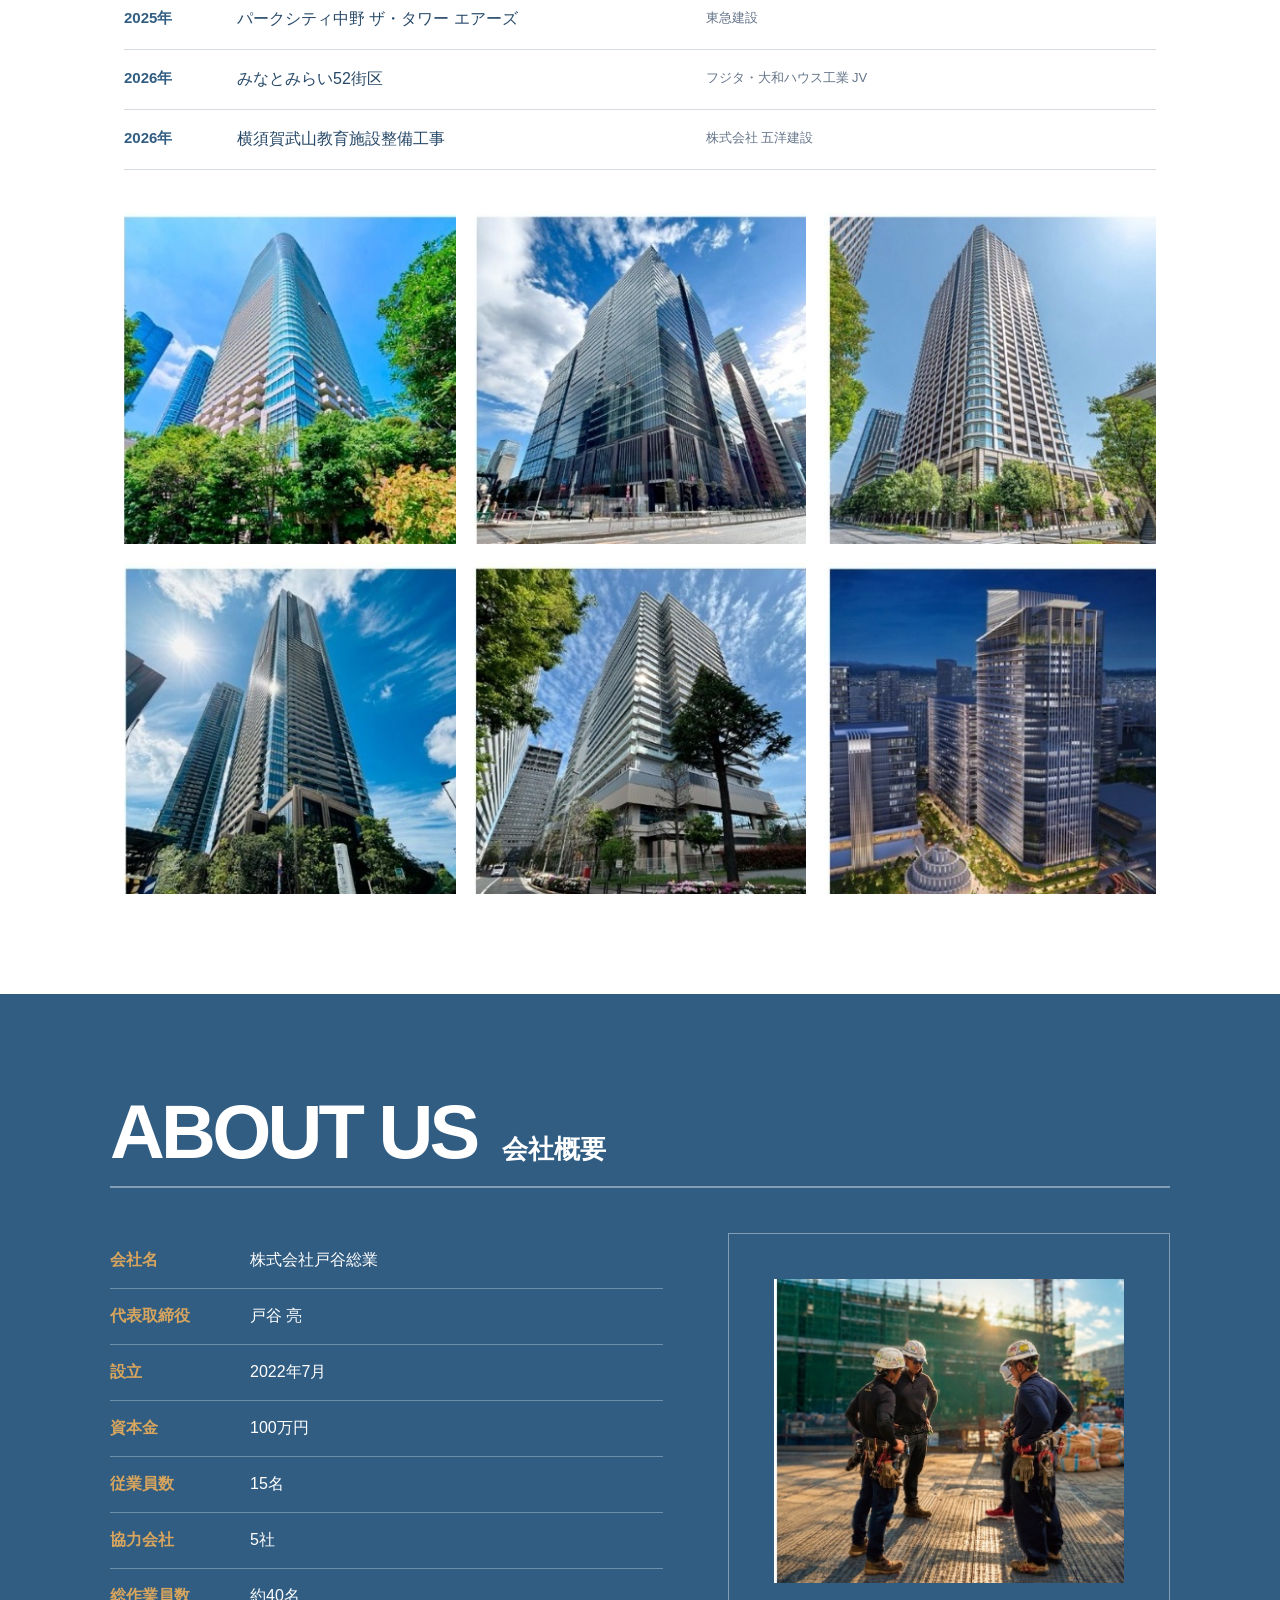
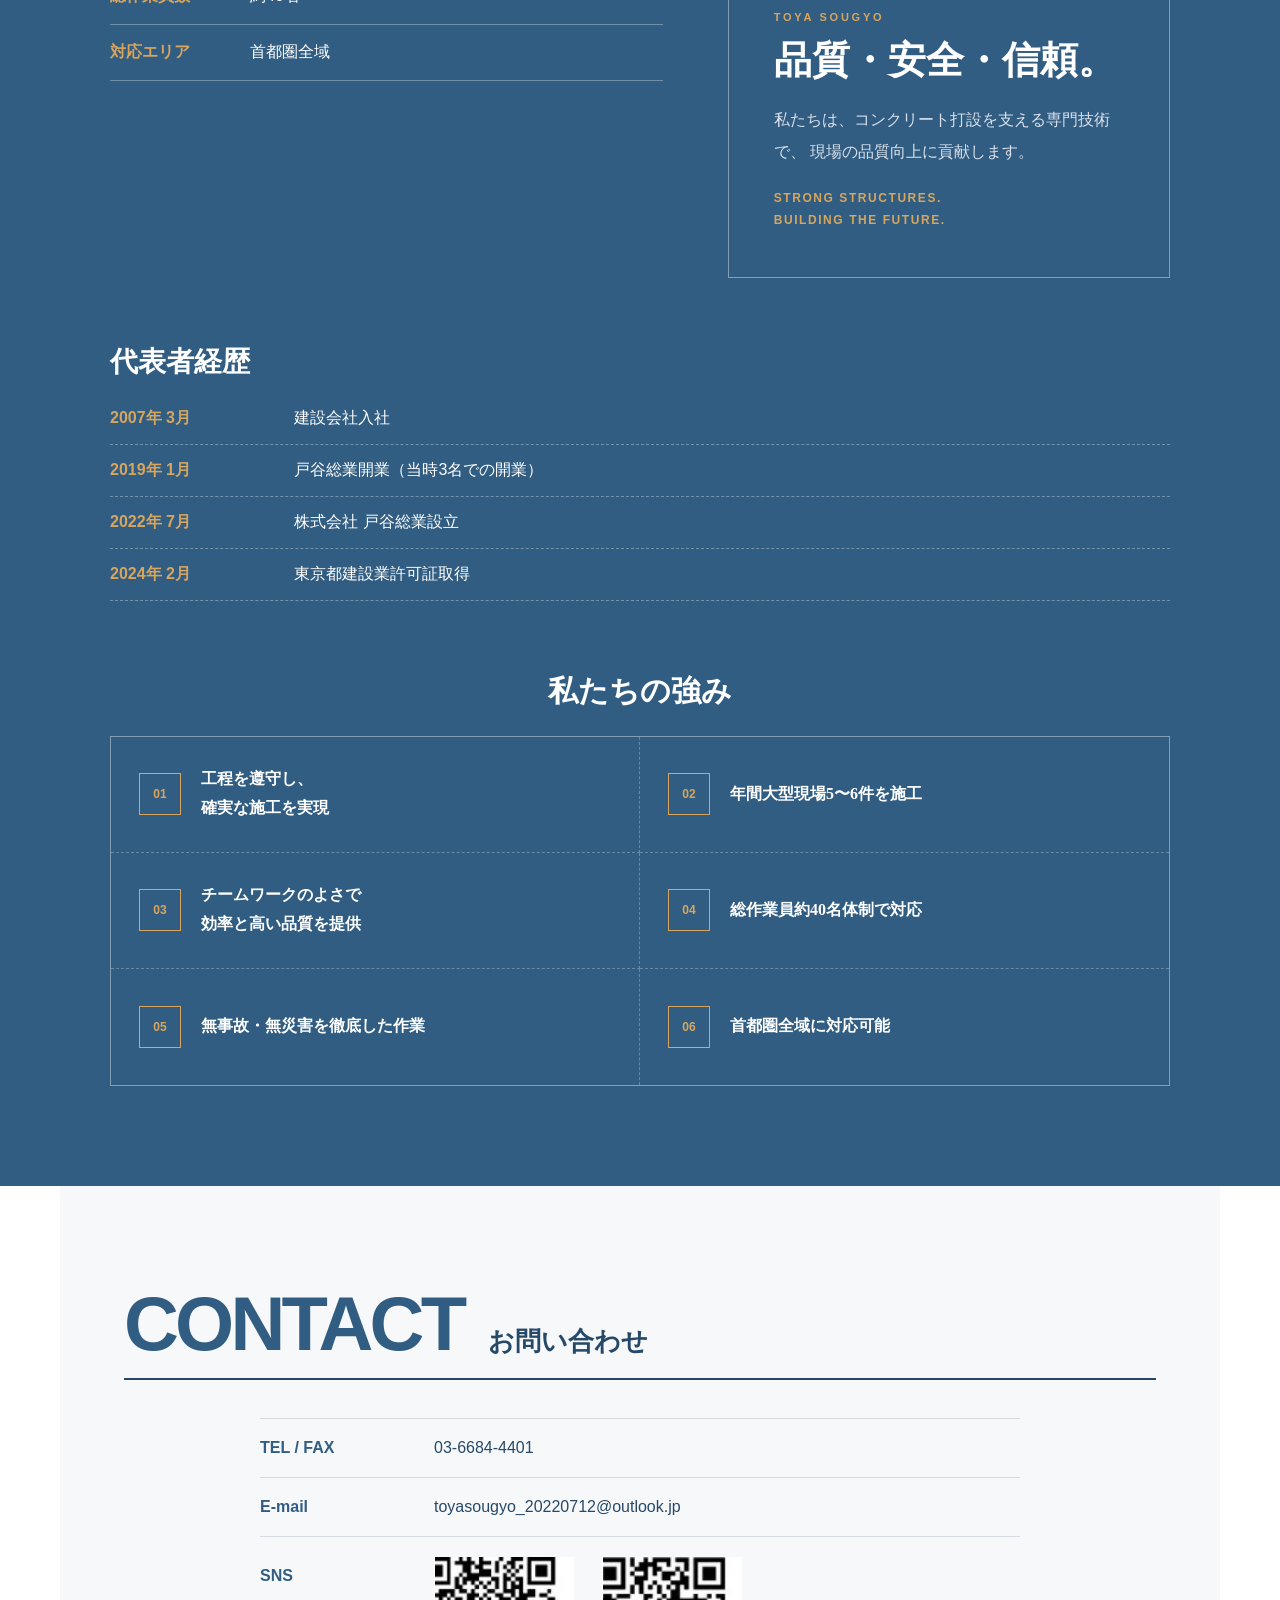
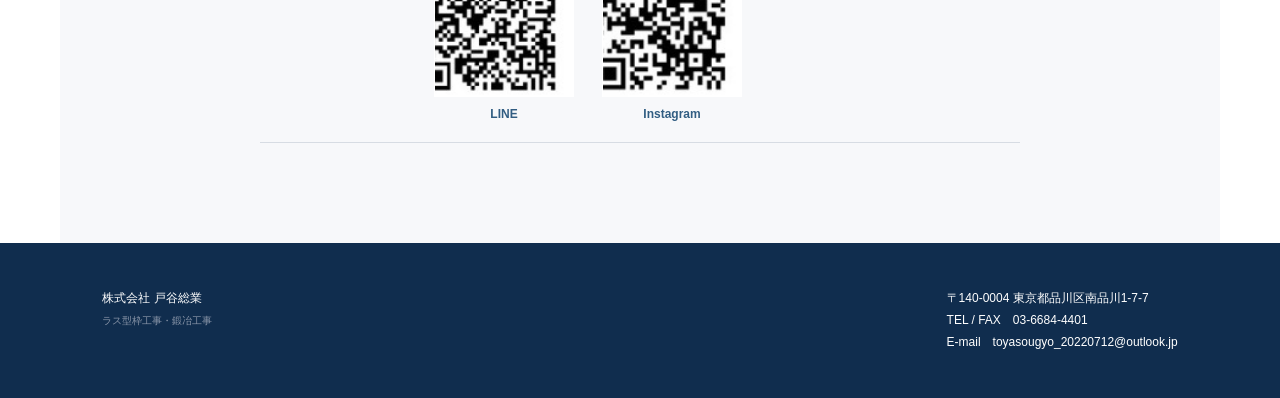
==== commit 176f197c: "Add files via upload" ====
--- a/toya-sougyo.html
+++ b/toya-sougyo.html
@@ -11,9 +11,9 @@
 
 <style>
 :root{
-  --navy:#183a61;
+  --navy:#315d82;
   --gold:#d7a55d;
-  --ink:#152d4d;
+  --ink:#274968;
   --line:#d7dce3;
   --paper:#f7f8fa;
 }
@@ -524,6 +524,62 @@
   .sns-qr-item img{width:125px;height:125px}
   .header-color-checker{right:8px;bottom:8px}
   .header-color-checker button{padding:7px 9px}
+}
+
+
+/* CONTACT SNS alignment fix */
+.contact-row.contact-social{
+  align-items:start;
+}
+.contact-row.contact-social > span{
+  padding-top:10px;
+}
+.sns-qr-list{
+  display:grid;
+  grid-template-columns:140px 140px;
+  gap:28px;
+  align-items:start;
+  justify-content:start;
+}
+.sns-qr-item{
+  width:140px;
+  display:grid;
+  grid-template-rows:140px auto;
+  justify-items:center;
+  align-items:start;
+  gap:9px;
+}
+.sns-qr-item img{
+  display:block;
+  width:140px;
+  height:140px;
+  padding:0;
+  margin:0;
+  object-fit:contain;
+  object-position:center;
+  background:#fff;
+}
+.sns-qr-item strong{
+  display:block;
+  width:100%;
+  margin:0;
+  text-align:center;
+  line-height:1.4;
+}
+@media(max-width:720px){
+  .contact-row.contact-social > span{padding-top:0}
+  .sns-qr-list{
+    grid-template-columns:120px 120px;
+    gap:20px;
+  }
+  .sns-qr-item{
+    width:120px;
+    grid-template-rows:120px auto;
+  }
+  .sns-qr-item img{
+    width:120px;
+    height:120px;
+  }
 }
 
 </style>
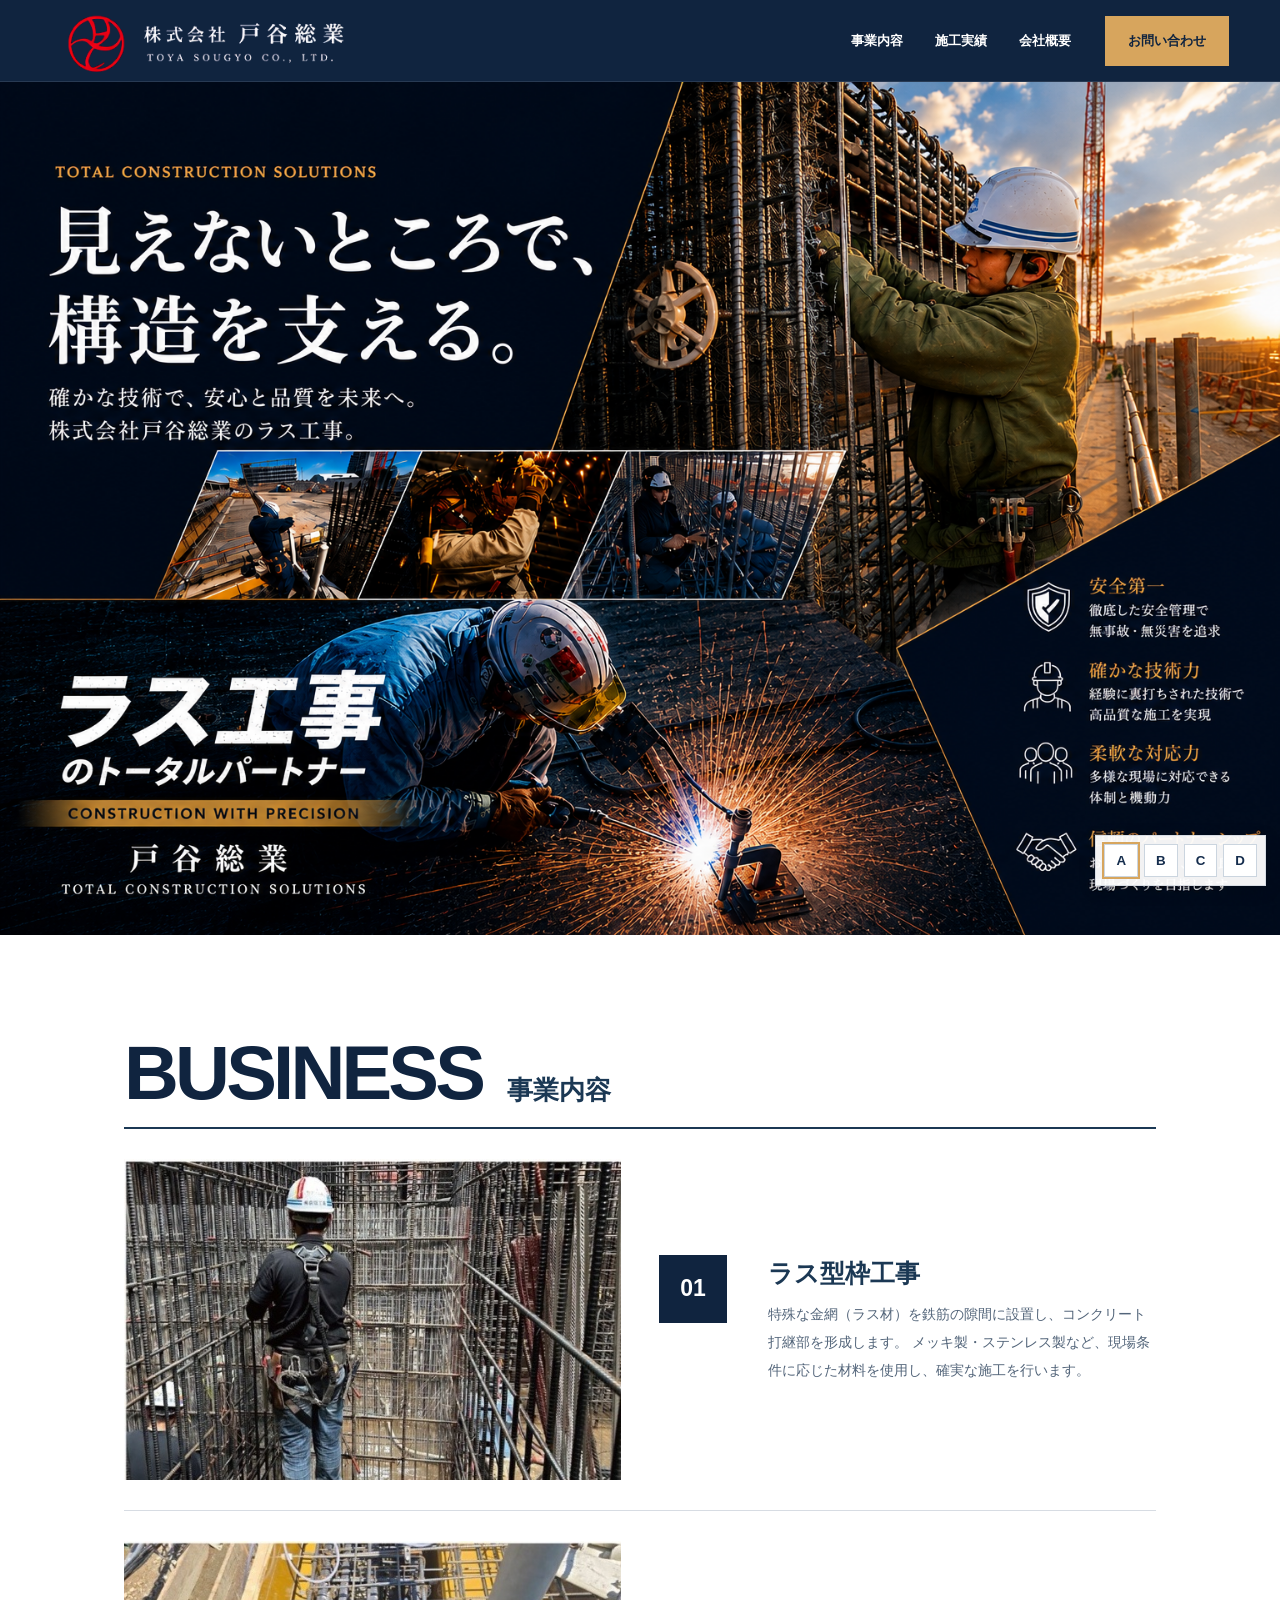
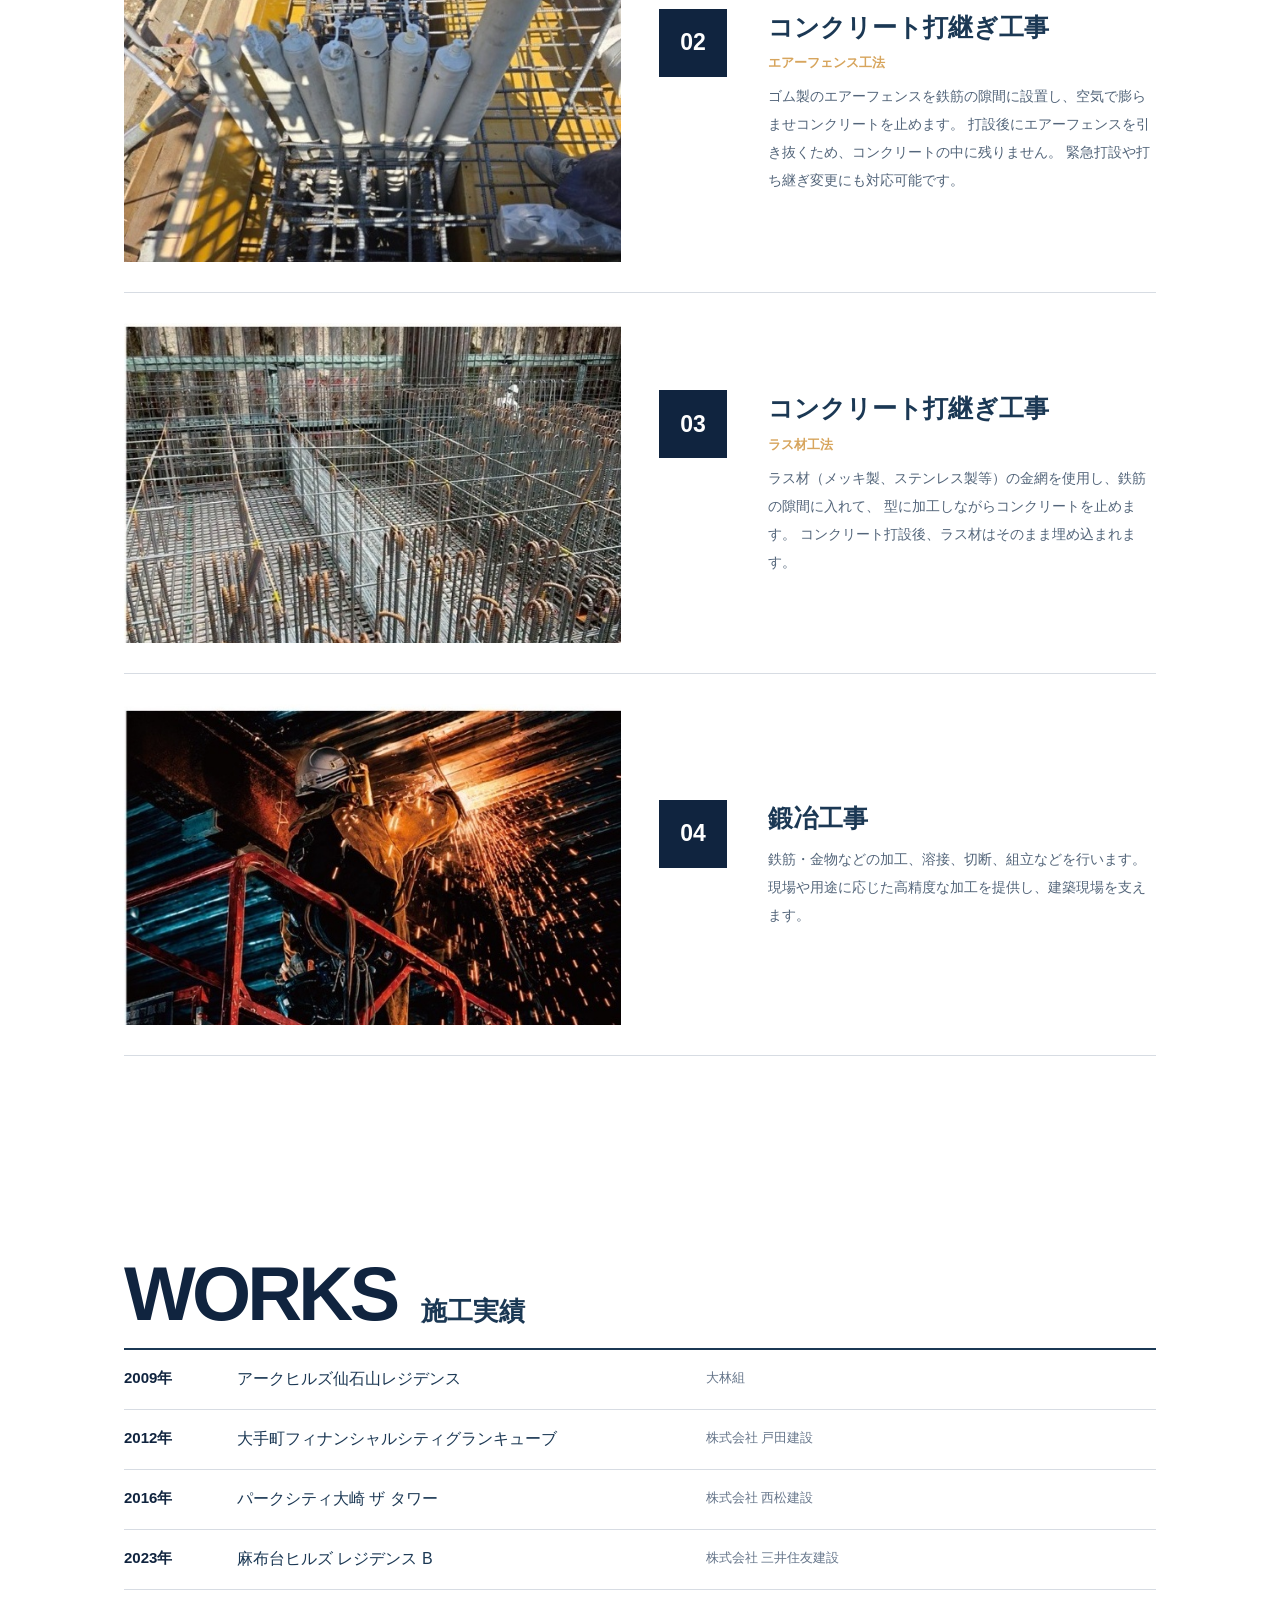
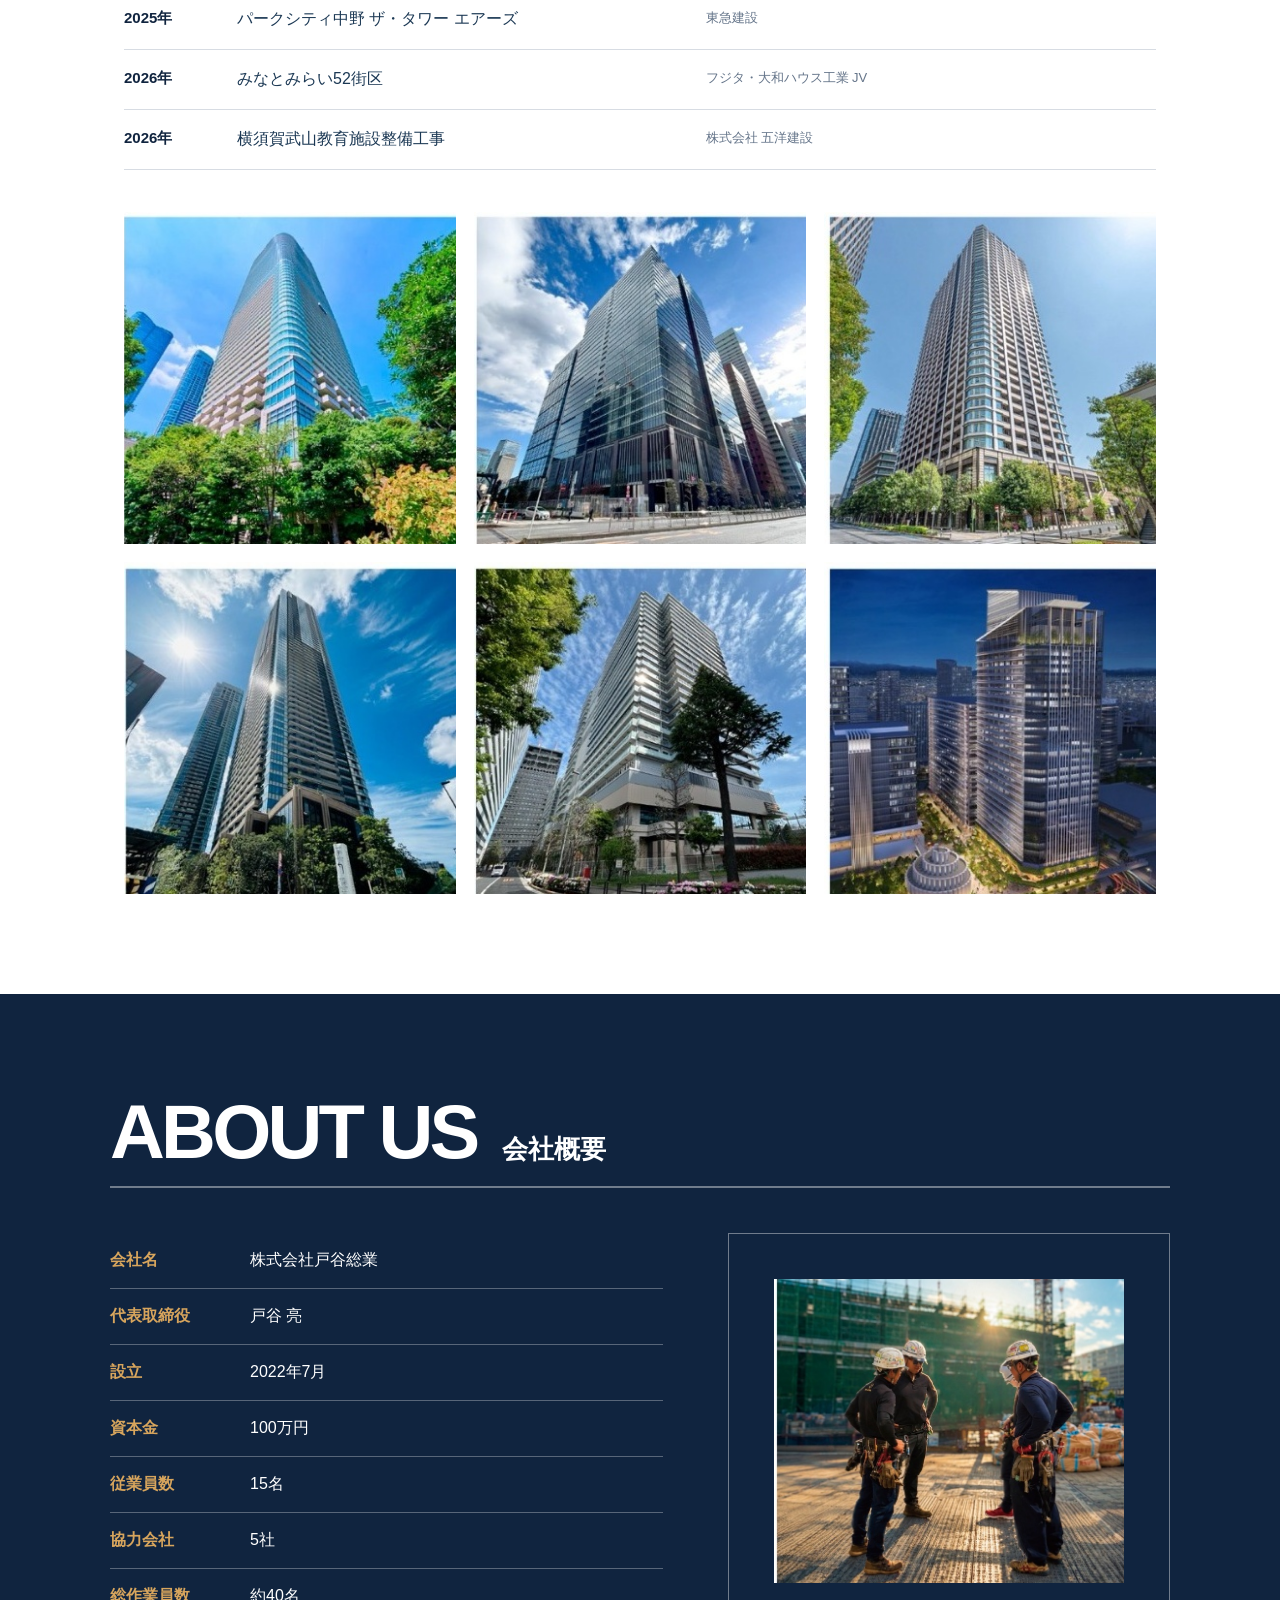
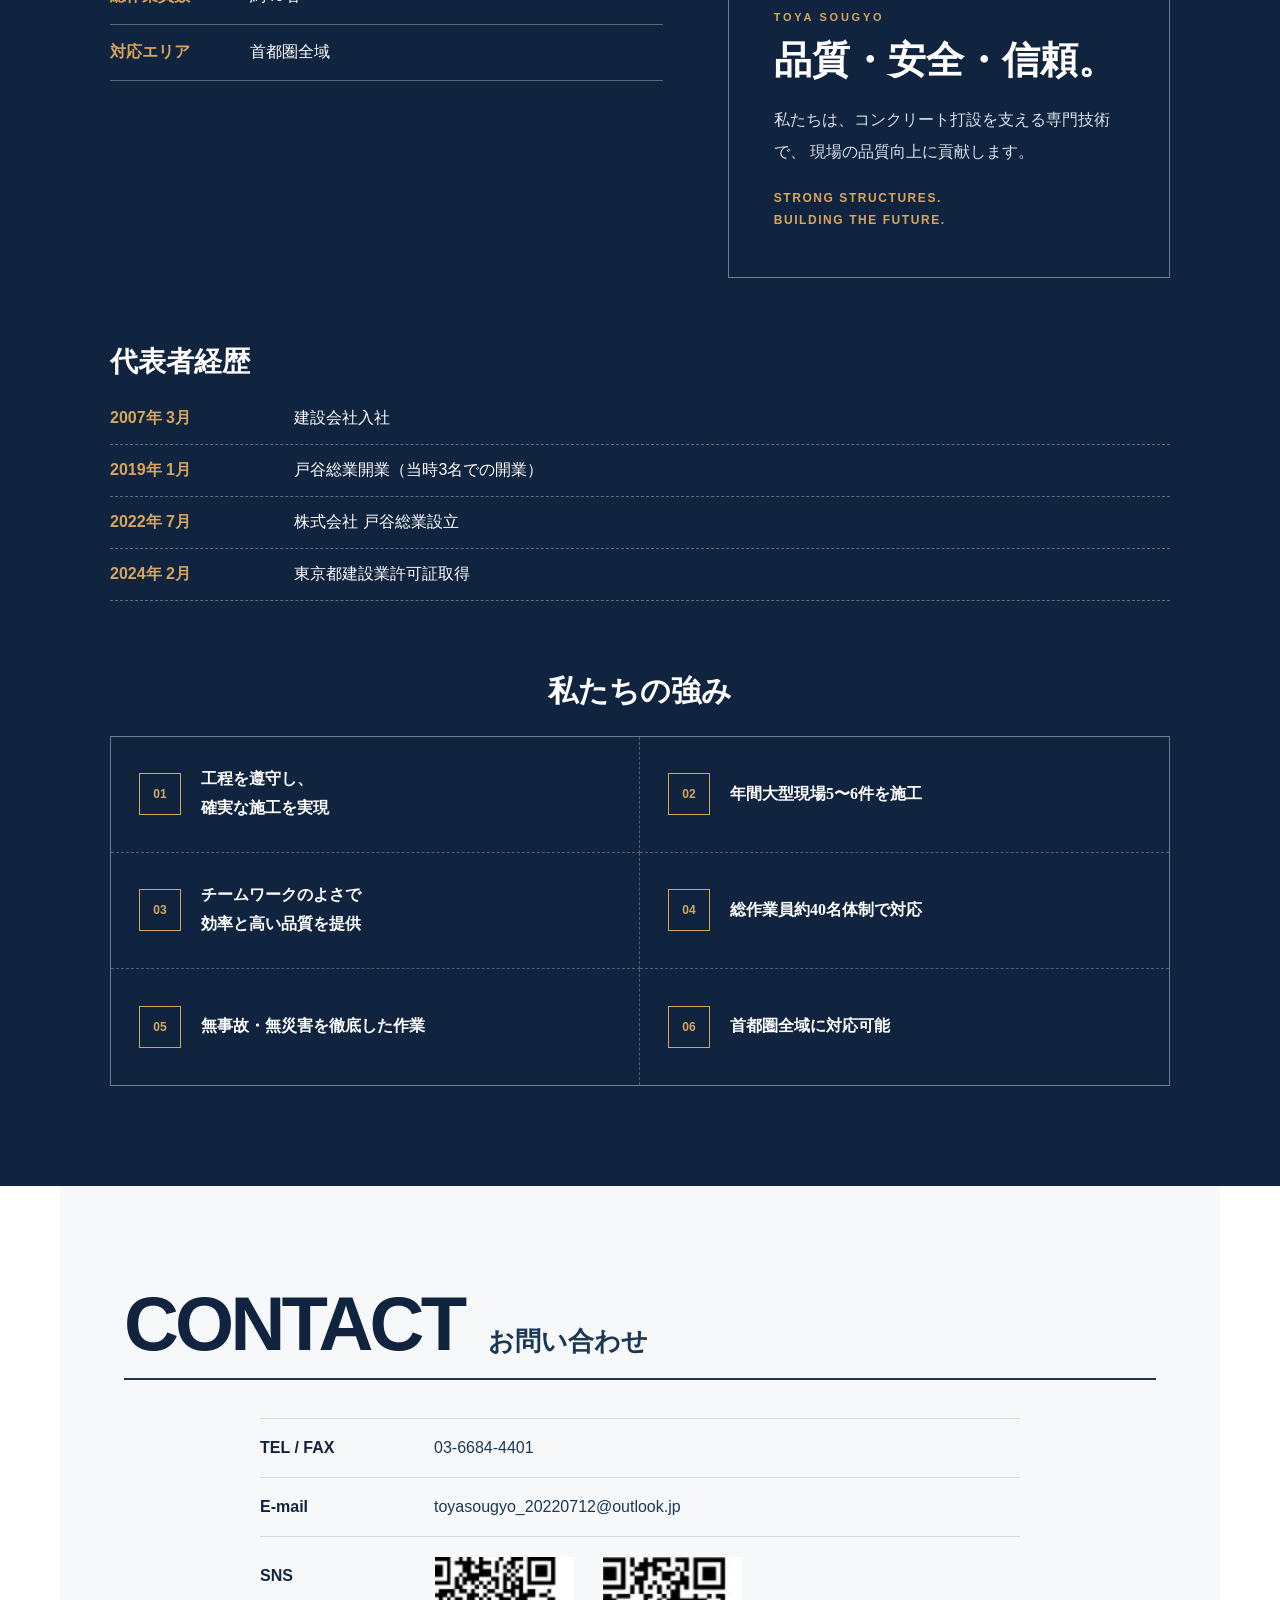
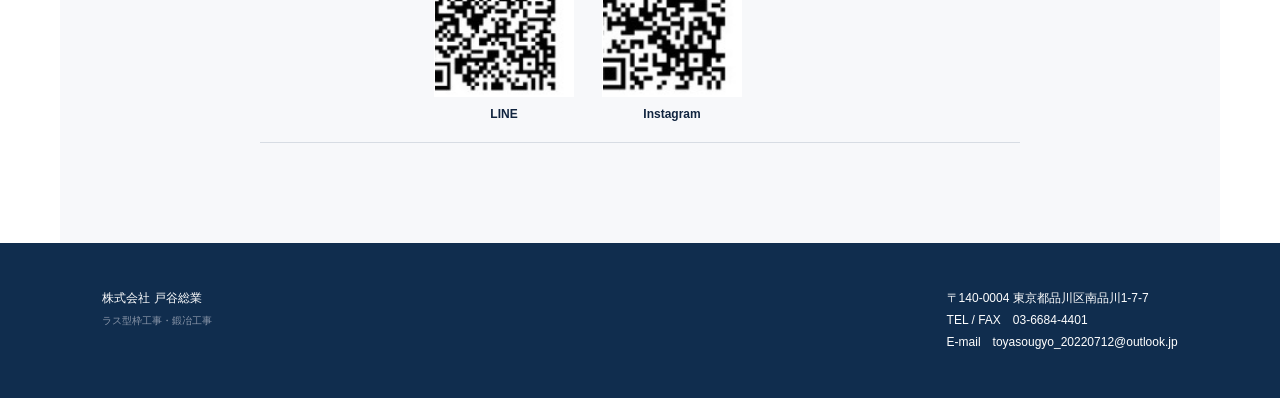
==== commit 480ccaa1: "Add files via upload" ====
--- a/toya-sougyo.html
+++ b/toya-sougyo.html
@@ -582,10 +582,66 @@
   }
 }
 
+
+/* A-D coordinated color themes */
+body.theme-a{
+  --navy:#10243f;
+  --ink:#1b3854;
+}
+body.theme-b{
+  --navy:#2b5d87;
+  --ink:#315f82;
+}
+body.theme-c{
+  --navy:#5d829f;
+  --ink:#55758e;
+}
+body.theme-d{
+  --navy:#8aa2b5;
+  --ink:#6f8799;
+}
+
+/* Header contact button follows the selected theme */
+body.theme-a .header-contact{
+  background:#d7a55d;
+  color:#10243f;
+}
+body.theme-b .header-contact{
+  background:#e0b873;
+  color:#214b70;
+}
+body.theme-c .header-contact{
+  background:#ead09e;
+  color:#456b88;
+}
+body.theme-d .header-contact{
+  background:#fff;
+  color:#607f97;
+  border:1px solid #aabac7;
+}
+
+/* Large section titles, Japanese section titles and rules follow theme */
+body .heading b,
+body .heading h2,
+body .contact-row>span,
+body .sns-qr-item strong,
+body .work strong{
+  transition:color .2s,border-color .2s;
+}
+body .heading{
+  transition:border-color .2s;
+}
+
+/* ABOUT has a colored background, so preserve white headings for readability */
+body .about .heading b,
+body .about .heading h2{
+  color:#fff;
+}
+
 </style>
 </head>
 
-<body>
+<body class="theme-a">
 
 <header class="site-header header-a">
   <a class="site-brand" href="#" aria-label="株式会社戸谷総業 トップへ">
@@ -849,11 +905,17 @@
   const header = document.querySelector('.site-header');
   const logo = document.querySelector('.site-brand img');
   const buttons = document.querySelectorAll('.header-color-checker button');
+
   buttons.forEach(btn => btn.addEventListener('click', function(){
     const key = this.dataset.header;
+
     header.classList.remove('header-a','header-b','header-c','header-d');
     header.classList.add('header-' + key);
     logo.src = 'toya-logo-header-' + key + '.png';
+
+    document.body.classList.remove('theme-a','theme-b','theme-c','theme-d');
+    document.body.classList.add('theme-' + key);
+
     buttons.forEach(b => b.classList.remove('active'));
     this.classList.add('active');
   }));
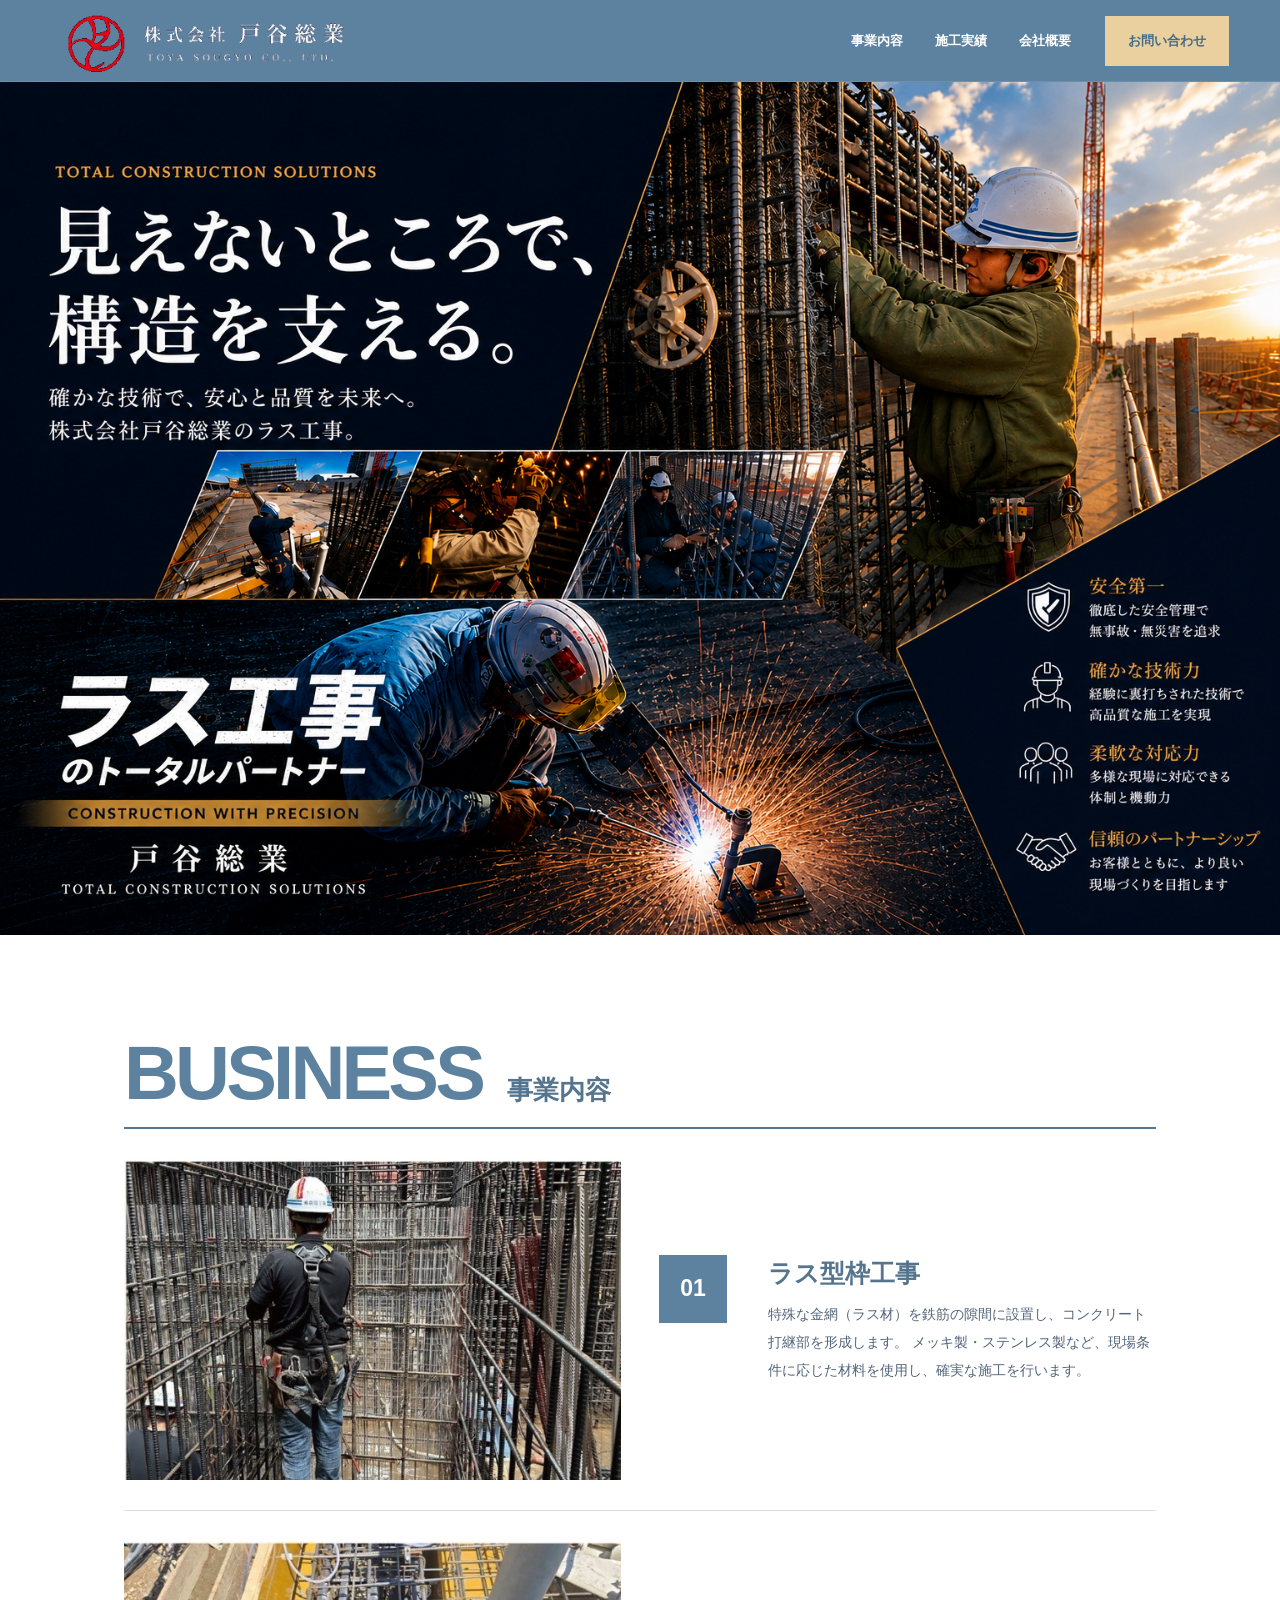
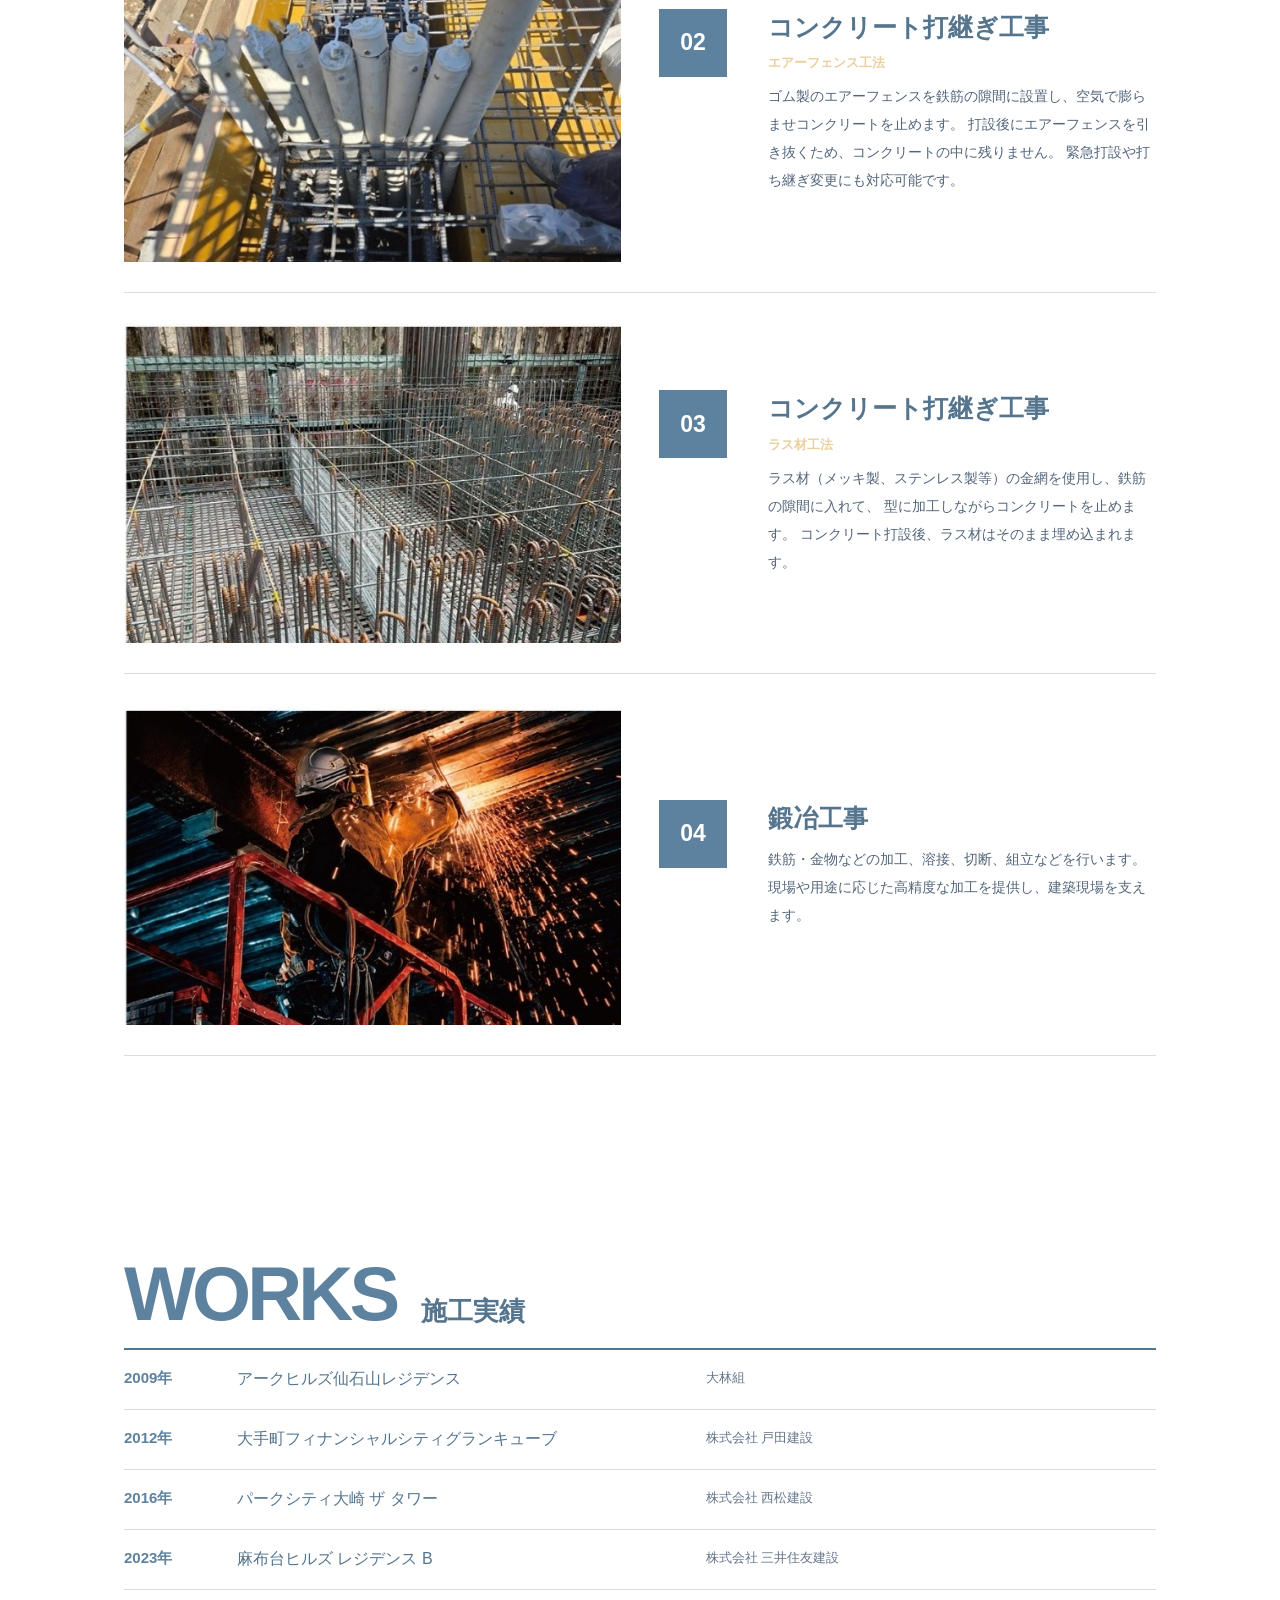
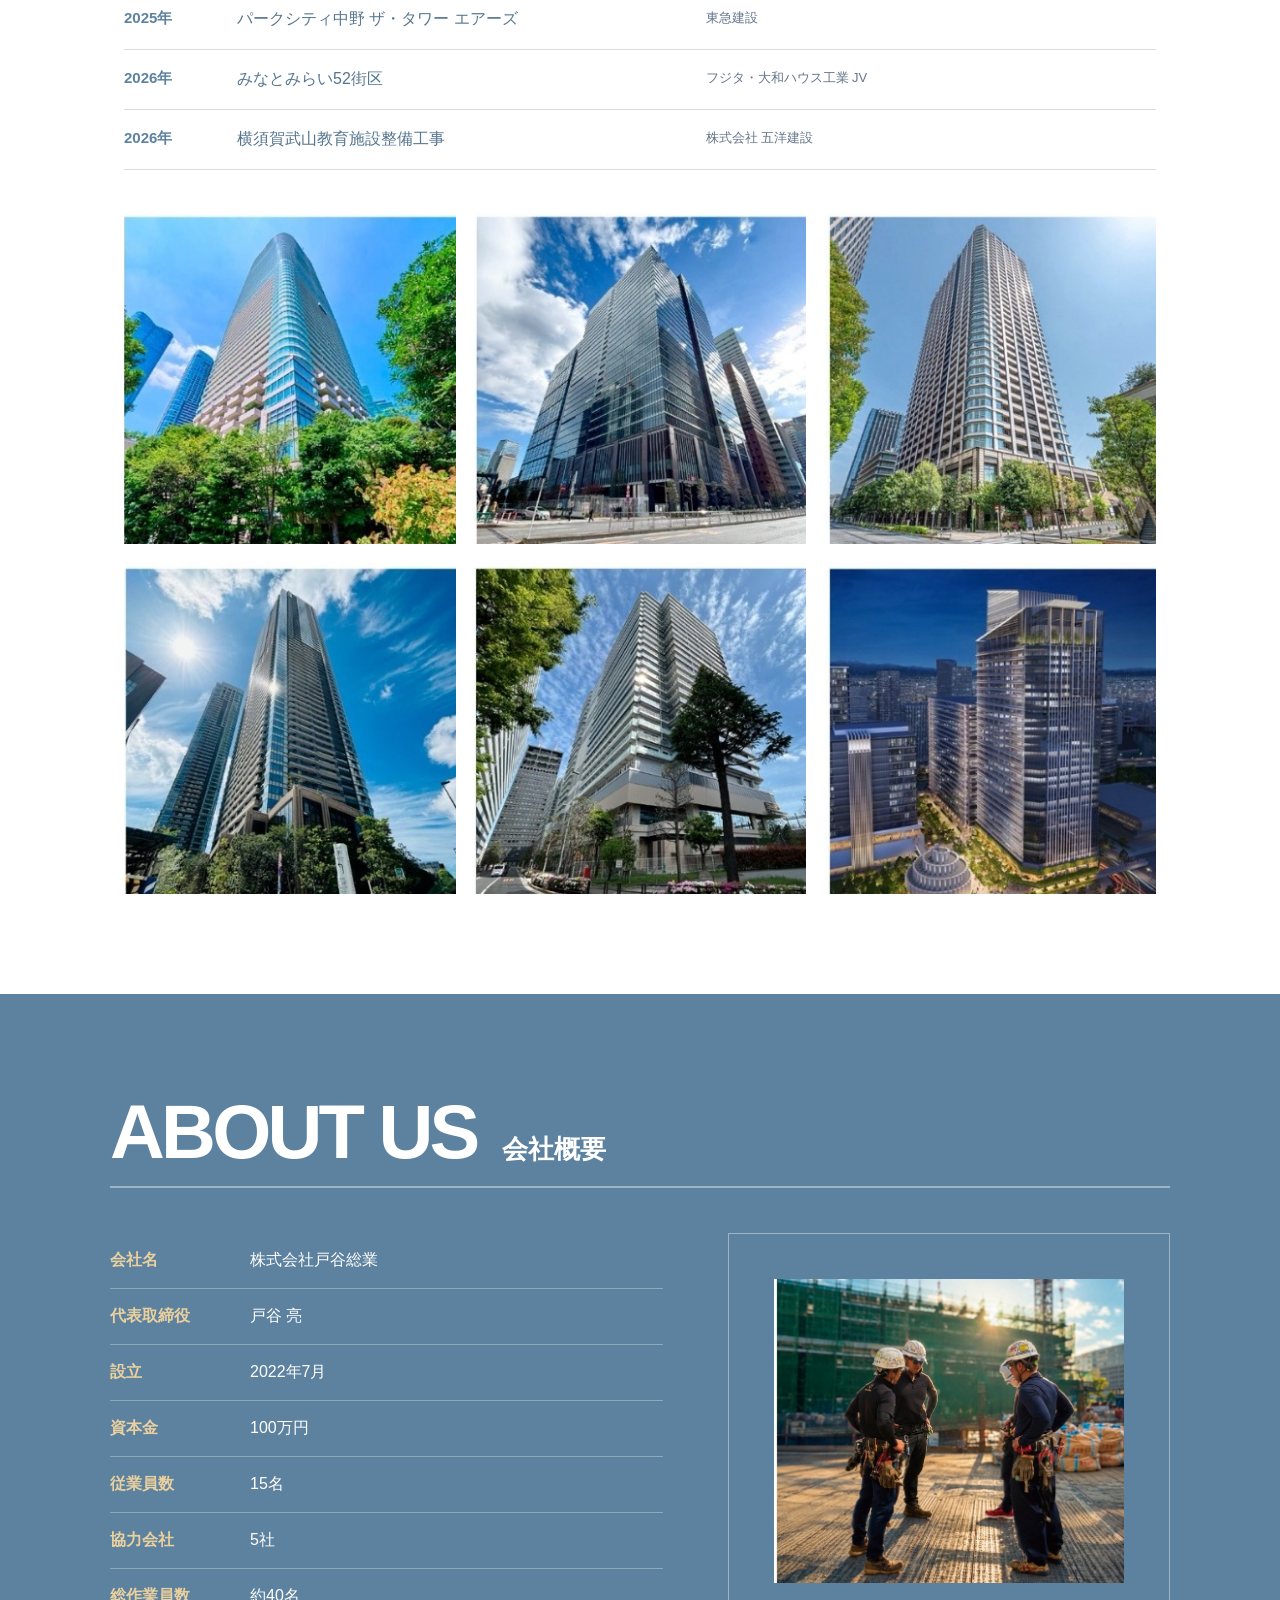
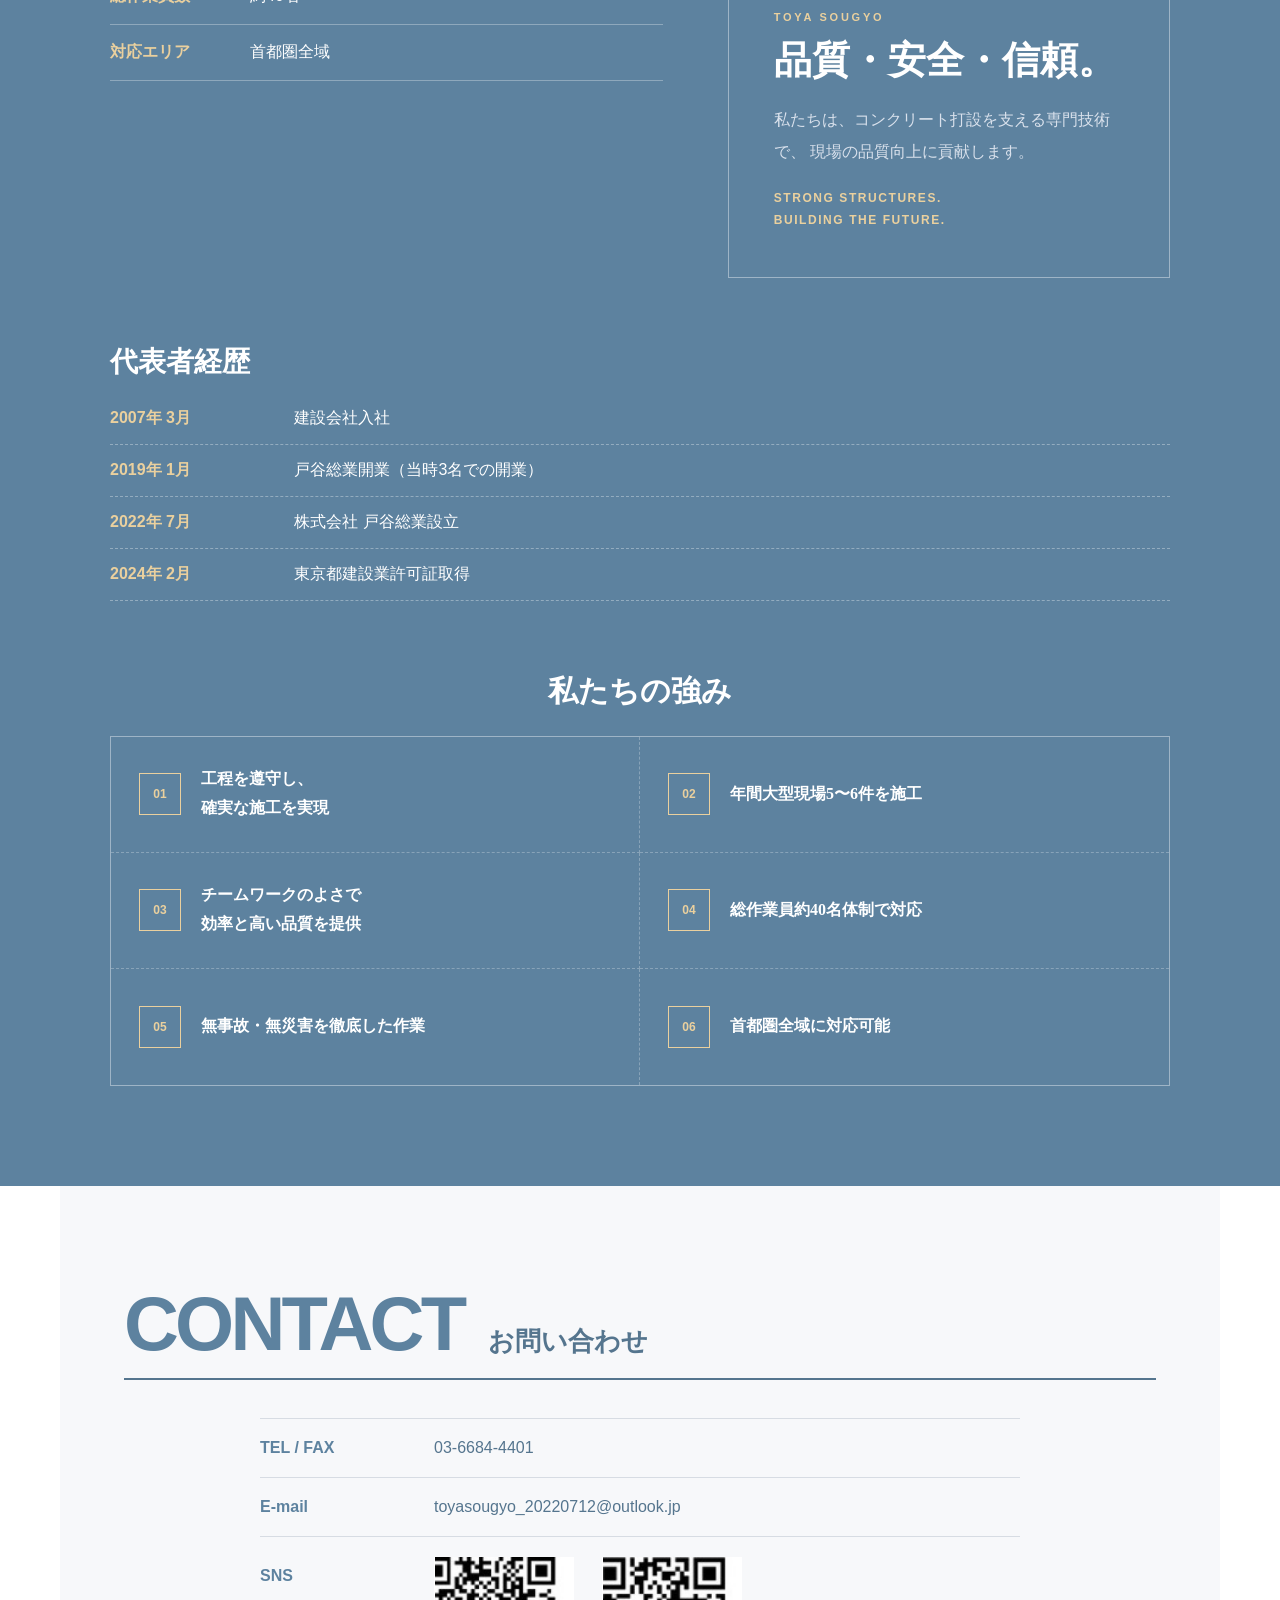
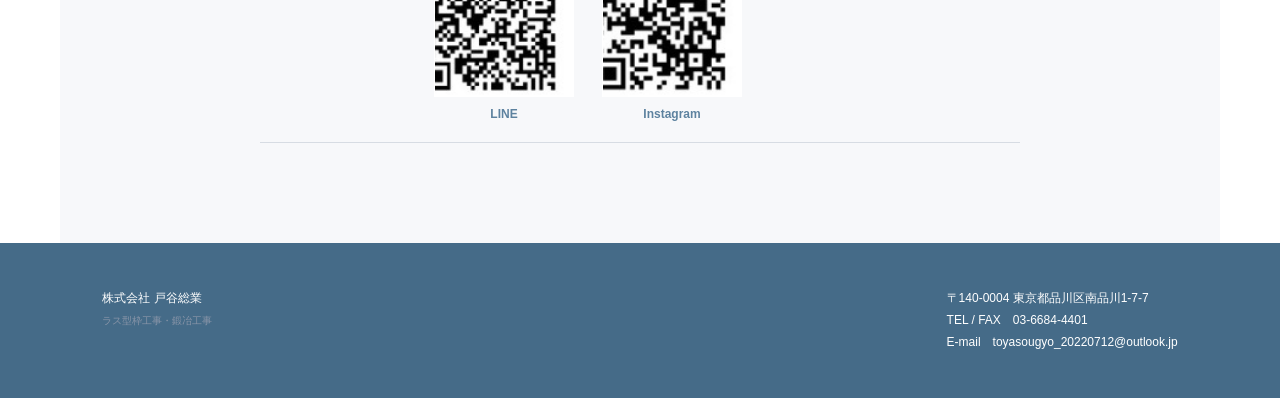
==== commit c915e537: "Update toya-sougyo.html" ====
--- a/toya-sougyo.html
+++ b/toya-sougyo.html
@@ -11,9 +11,9 @@
 
 <style>
 :root{
-  --navy:#315d82;
-  --gold:#d7a55d;
-  --ink:#274968;
+  --navy:#5d829f;
+  --gold:#ead09e;
+  --ink:#55758e;
   --line:#d7dce3;
   --paper:#f7f8fa;
 }
@@ -65,8 +65,8 @@
 .site-nav a{transition:opacity .2s}
 .site-nav a:hover{opacity:.65}
 .header-contact{
-  background:var(--gold);
-  color:var(--navy);
+  background:#ead09e;
+  color:#456b88;
   padding:16px 23px;
   font-size:13px;
   font-weight:700;
@@ -386,7 +386,7 @@
 
 /* FOOTER */
 .footer{
-  background:#102d4e;
+  background:#456b88;
   color:#fff;
   padding:45px 8vw;
   display:flex;
@@ -479,37 +479,6 @@
   }
 }
 
-/* HEADER COLOR CHECKER: comparison only */
-.header-color-checker{
-  position:fixed;
-  right:14px;
-  bottom:14px;
-  z-index:5000;
-  display:flex;
-  gap:6px;
-  padding:8px;
-  background:rgba(255,255,255,.95);
-  border:1px solid #d7dce3;
-  box-shadow:0 4px 18px rgba(0,0,0,.14);
-}
-.header-color-checker button{
-  border:1px solid #cbd5df;
-  background:#fff;
-  color:#152d4d;
-  padding:8px 11px;
-  cursor:pointer;
-  font-weight:700;
-}
-.header-color-checker button.active{outline:2px solid #d7a55d}
-.site-header.header-a{background:#10243f}
-.site-header.header-b{background:#2b5d87}
-.site-header.header-c{background:#5d829f}
-.site-header.header-d{
-  background:#eef2f5;
-  color:#183a61;
-  border-bottom-color:#cbd5df;
-}
-.site-header.header-d .site-nav a{color:#183a61}
 
 /* QR: show the whole source QR image without clipping */
 .sns-qr-item img{
@@ -522,8 +491,6 @@
 }
 @media(max-width:720px){
   .sns-qr-item img{width:125px;height:125px}
-  .header-color-checker{right:8px;bottom:8px}
-  .header-color-checker button{padding:7px 9px}
 }
 
 
@@ -582,70 +549,14 @@
   }
 }
 
-
-/* A-D coordinated color themes */
-body.theme-a{
-  --navy:#10243f;
-  --ink:#1b3854;
-}
-body.theme-b{
-  --navy:#2b5d87;
-  --ink:#315f82;
-}
-body.theme-c{
-  --navy:#5d829f;
-  --ink:#55758e;
-}
-body.theme-d{
-  --navy:#8aa2b5;
-  --ink:#6f8799;
-}
-
-/* Header contact button follows the selected theme */
-body.theme-a .header-contact{
-  background:#d7a55d;
-  color:#10243f;
-}
-body.theme-b .header-contact{
-  background:#e0b873;
-  color:#214b70;
-}
-body.theme-c .header-contact{
-  background:#ead09e;
-  color:#456b88;
-}
-body.theme-d .header-contact{
-  background:#fff;
-  color:#607f97;
-  border:1px solid #aabac7;
-}
-
-/* Large section titles, Japanese section titles and rules follow theme */
-body .heading b,
-body .heading h2,
-body .contact-row>span,
-body .sns-qr-item strong,
-body .work strong{
-  transition:color .2s,border-color .2s;
-}
-body .heading{
-  transition:border-color .2s;
-}
-
-/* ABOUT has a colored background, so preserve white headings for readability */
-body .about .heading b,
-body .about .heading h2{
-  color:#fff;
-}
-
 </style>
 </head>
 
-<body class="theme-a">
-
-<header class="site-header header-a">
+<body>
+
+<header class="site-header">
   <a class="site-brand" href="#" aria-label="株式会社戸谷総業 トップへ">
-    <img src="toya-logo-header-a.png" alt="株式会社戸谷総業 TOYA SOUGYO CO., LTD.">
+    <img src="toya-logo-header-c.png" alt="株式会社戸谷総業 TOYA SOUGYO CO., LTD.">
   </a>
 
   <nav class="site-nav" aria-label="メインナビゲーション">
@@ -894,33 +805,6 @@
 </footer>
 
 
-<div class="header-color-checker" aria-label="ヘッダーカラー比較">
-  <button type="button" class="active" data-header="a" title="A 濃紺・重厚">A</button>
-  <button type="button" data-header="b" title="B 鮮やかなネイビー">B</button>
-  <button type="button" data-header="c" title="C 明るいブルーグレー">C</button>
-  <button type="button" data-header="d" title="D ライトグレー">D</button>
-</div>
-<script>
-(function(){
-  const header = document.querySelector('.site-header');
-  const logo = document.querySelector('.site-brand img');
-  const buttons = document.querySelectorAll('.header-color-checker button');
-
-  buttons.forEach(btn => btn.addEventListener('click', function(){
-    const key = this.dataset.header;
-
-    header.classList.remove('header-a','header-b','header-c','header-d');
-    header.classList.add('header-' + key);
-    logo.src = 'toya-logo-header-' + key + '.png';
-
-    document.body.classList.remove('theme-a','theme-b','theme-c','theme-d');
-    document.body.classList.add('theme-' + key);
-
-    buttons.forEach(b => b.classList.remove('active'));
-    this.classList.add('active');
-  }));
-})();
-</script>
 
 </body>
 </html>
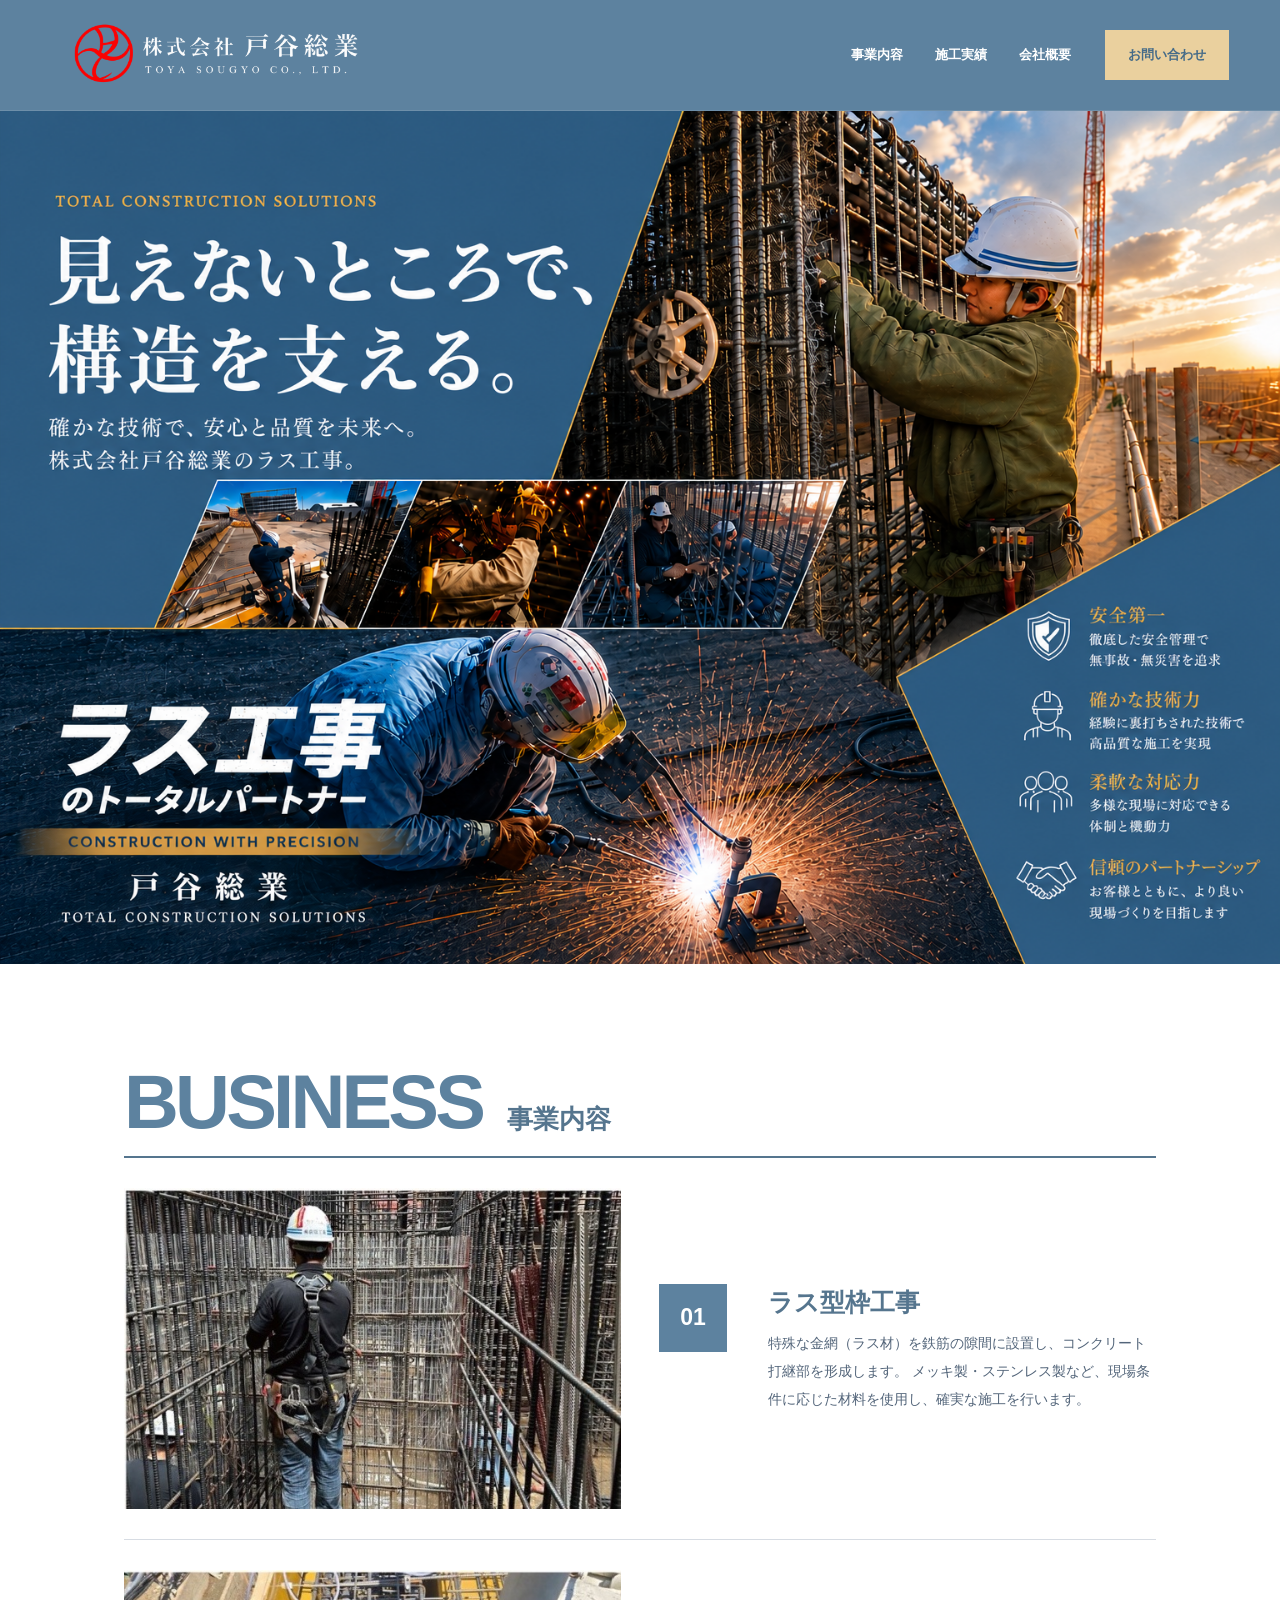
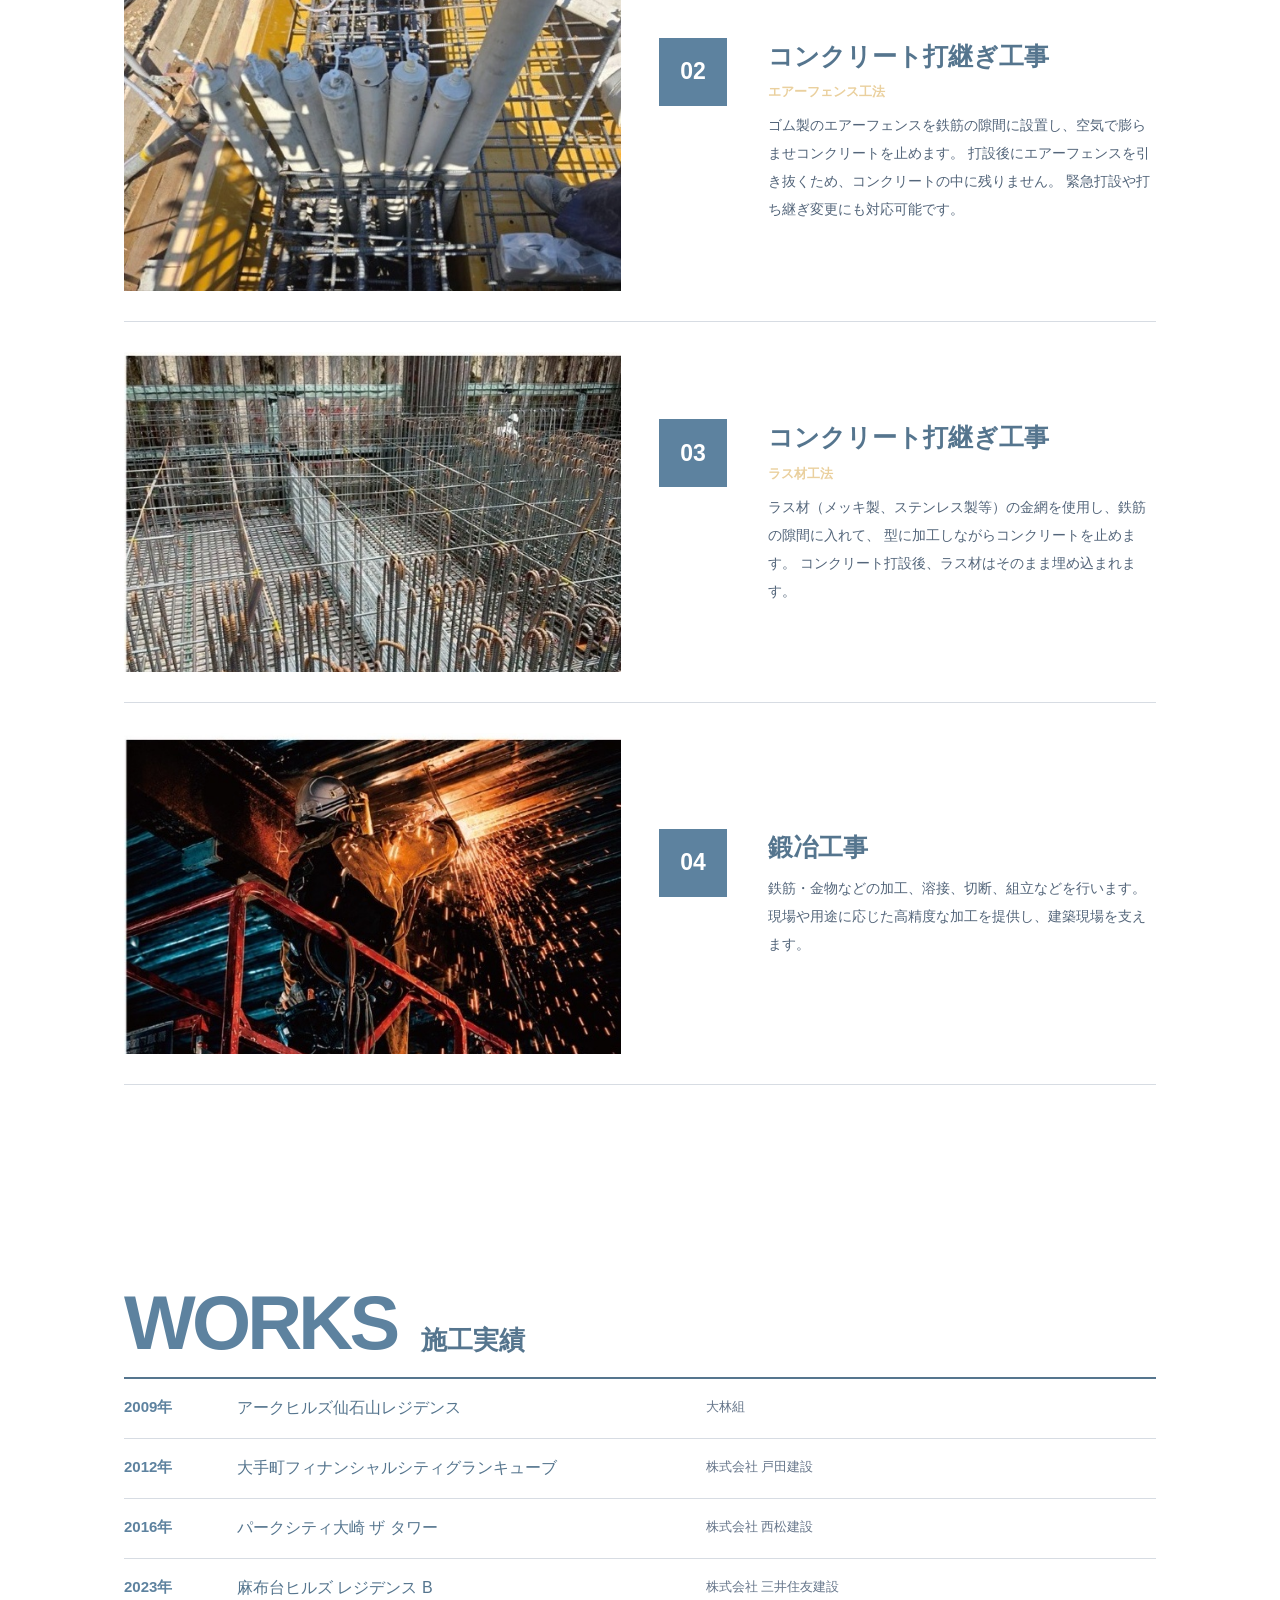
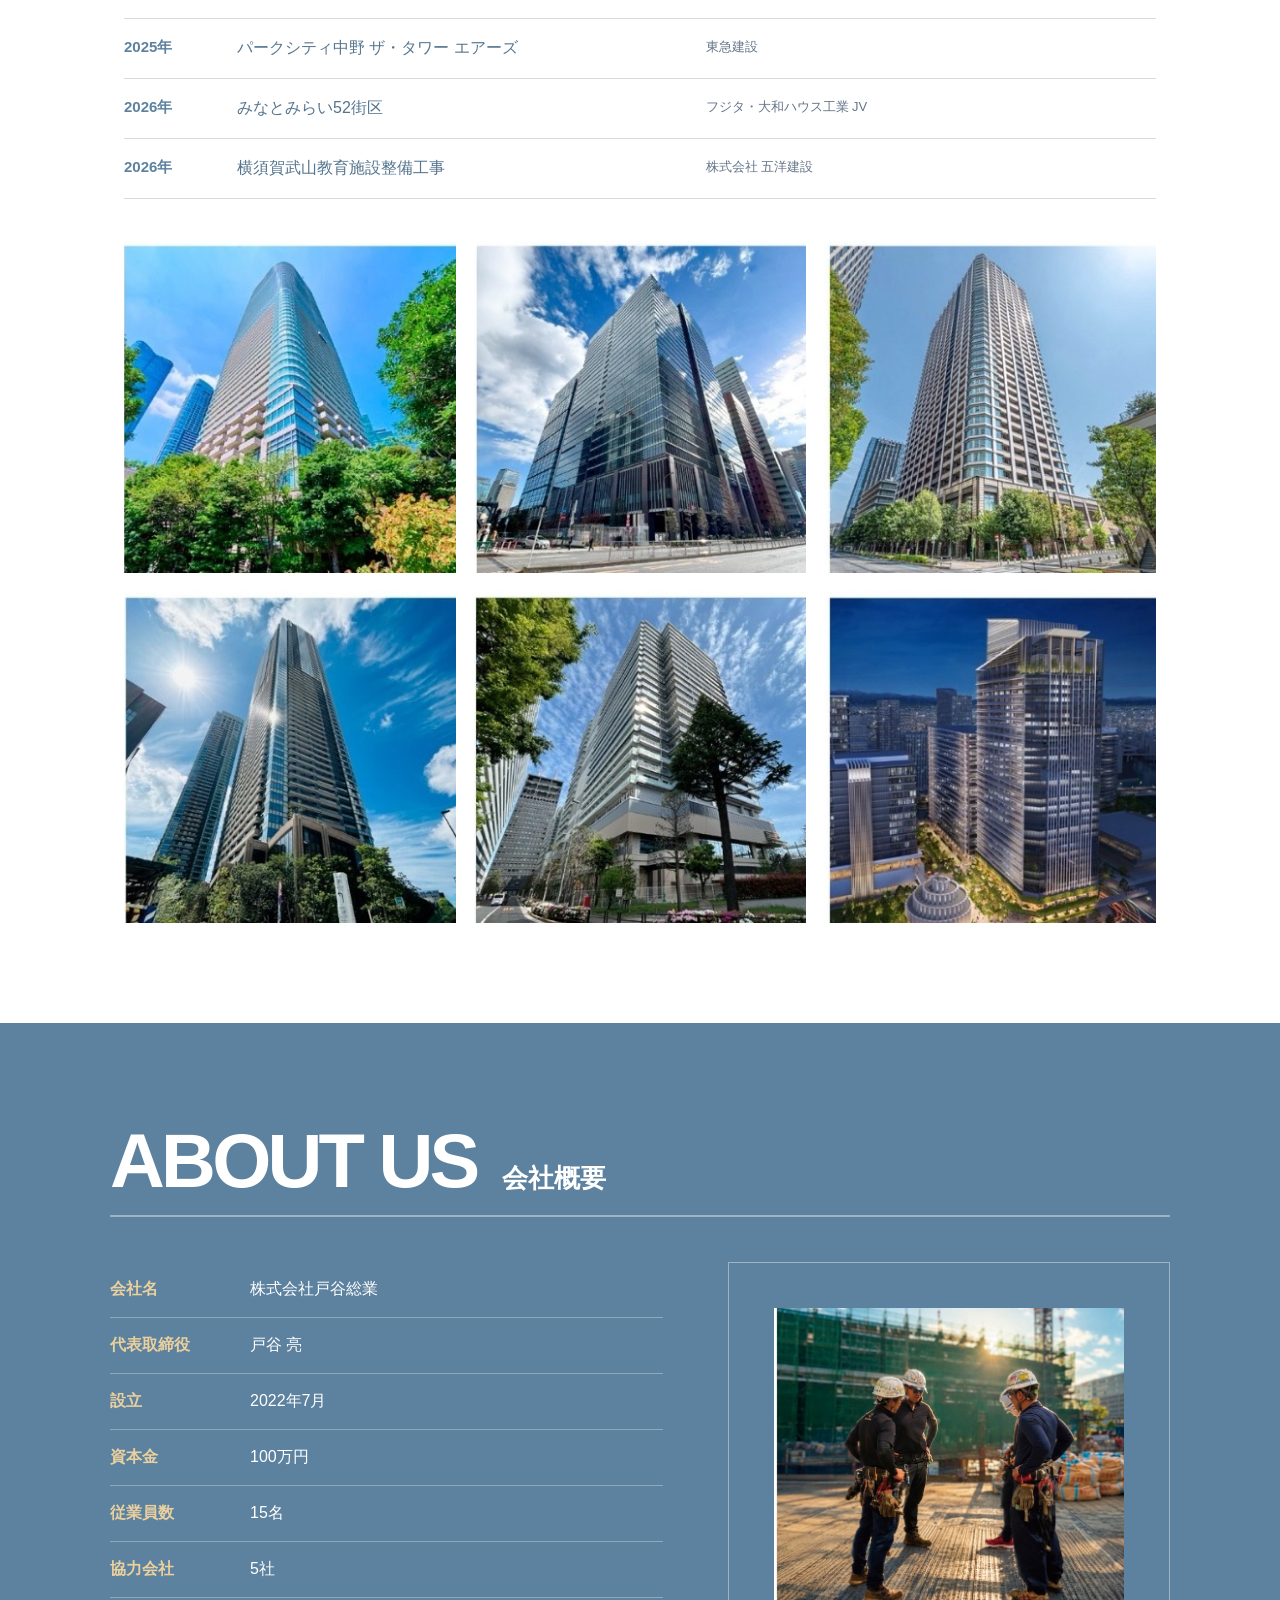
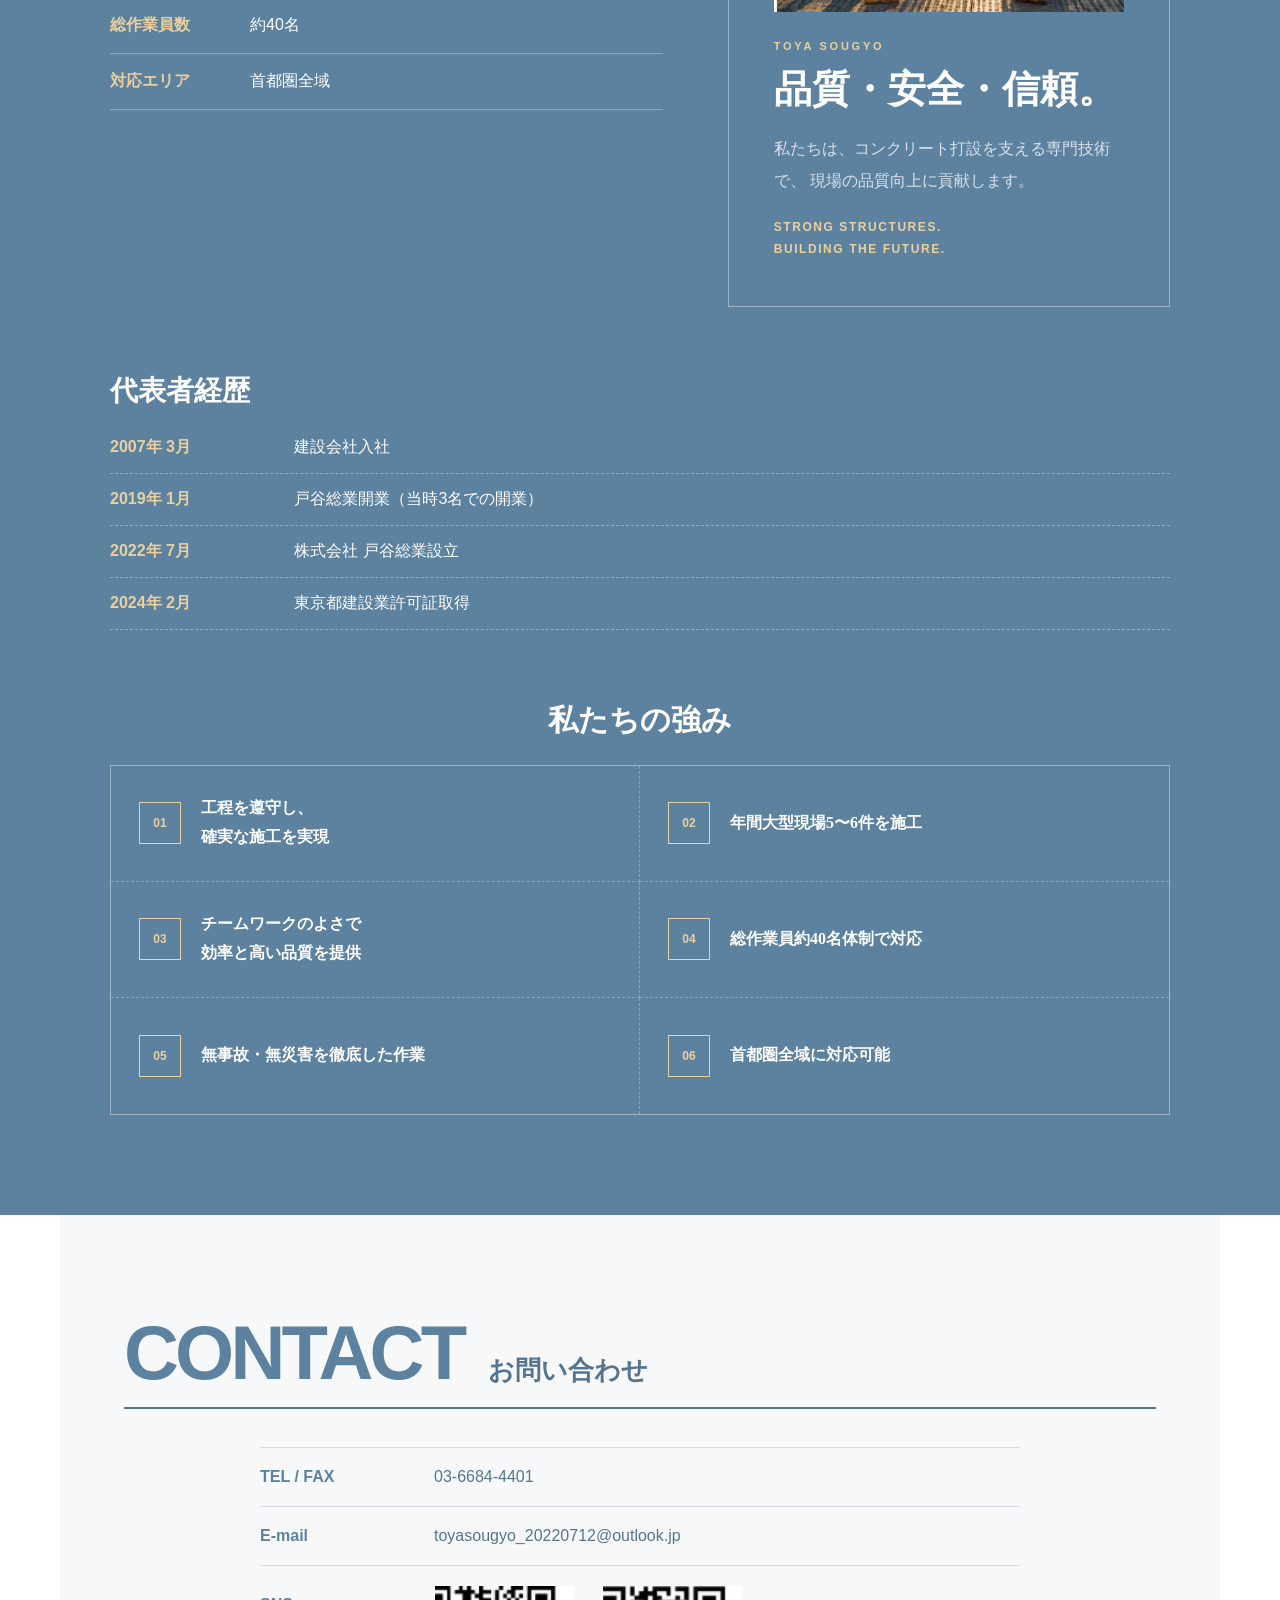
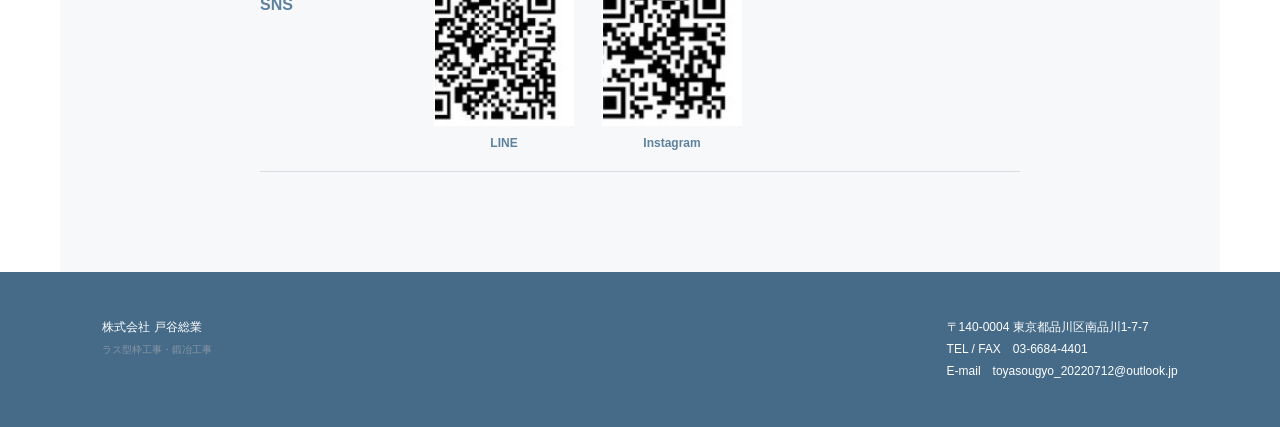
==== commit 4020a0dc: "Update toya-sougyo.html" ====
--- a/toya-sougyo.html
+++ b/toya-sougyo.html
@@ -50,7 +50,7 @@
 }
 .site-brand img{
   display:block;
-  width:300px;
+  width:330px;
   max-width:30vw;
   height:auto;
 }
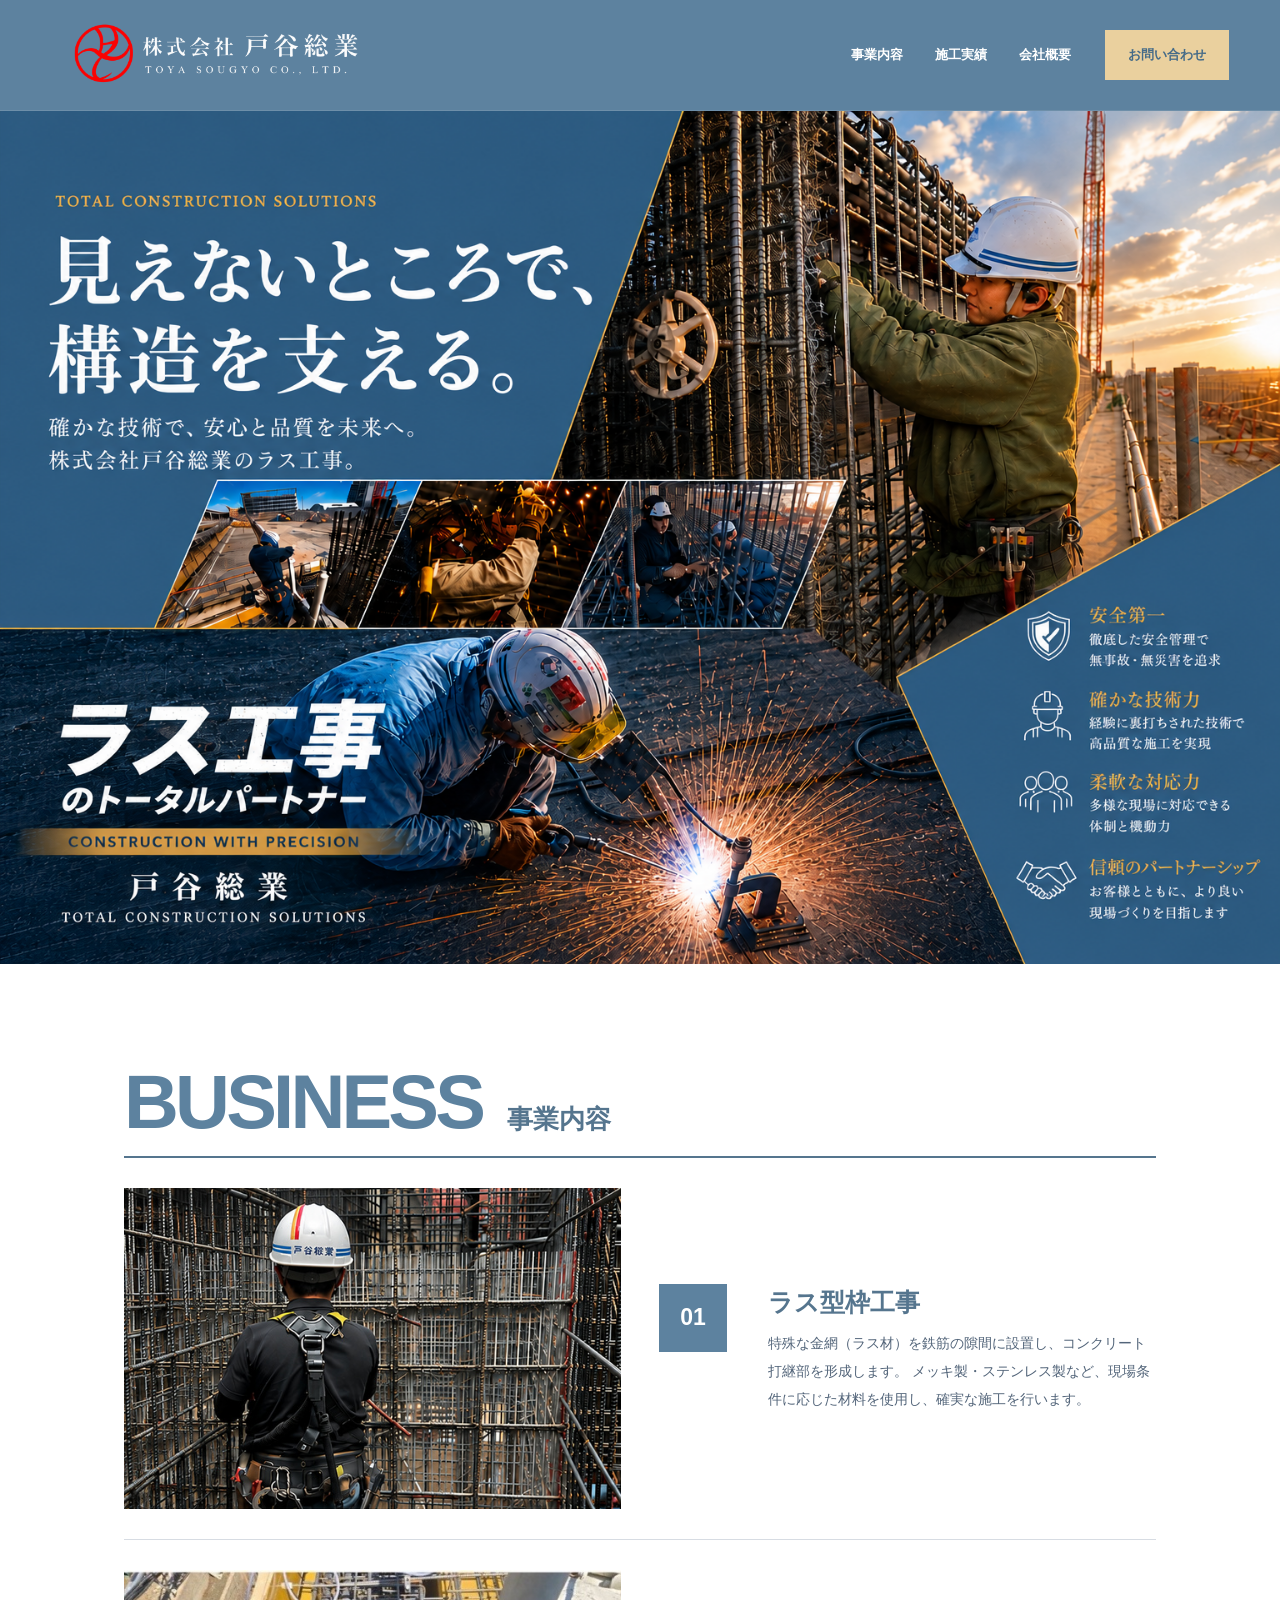
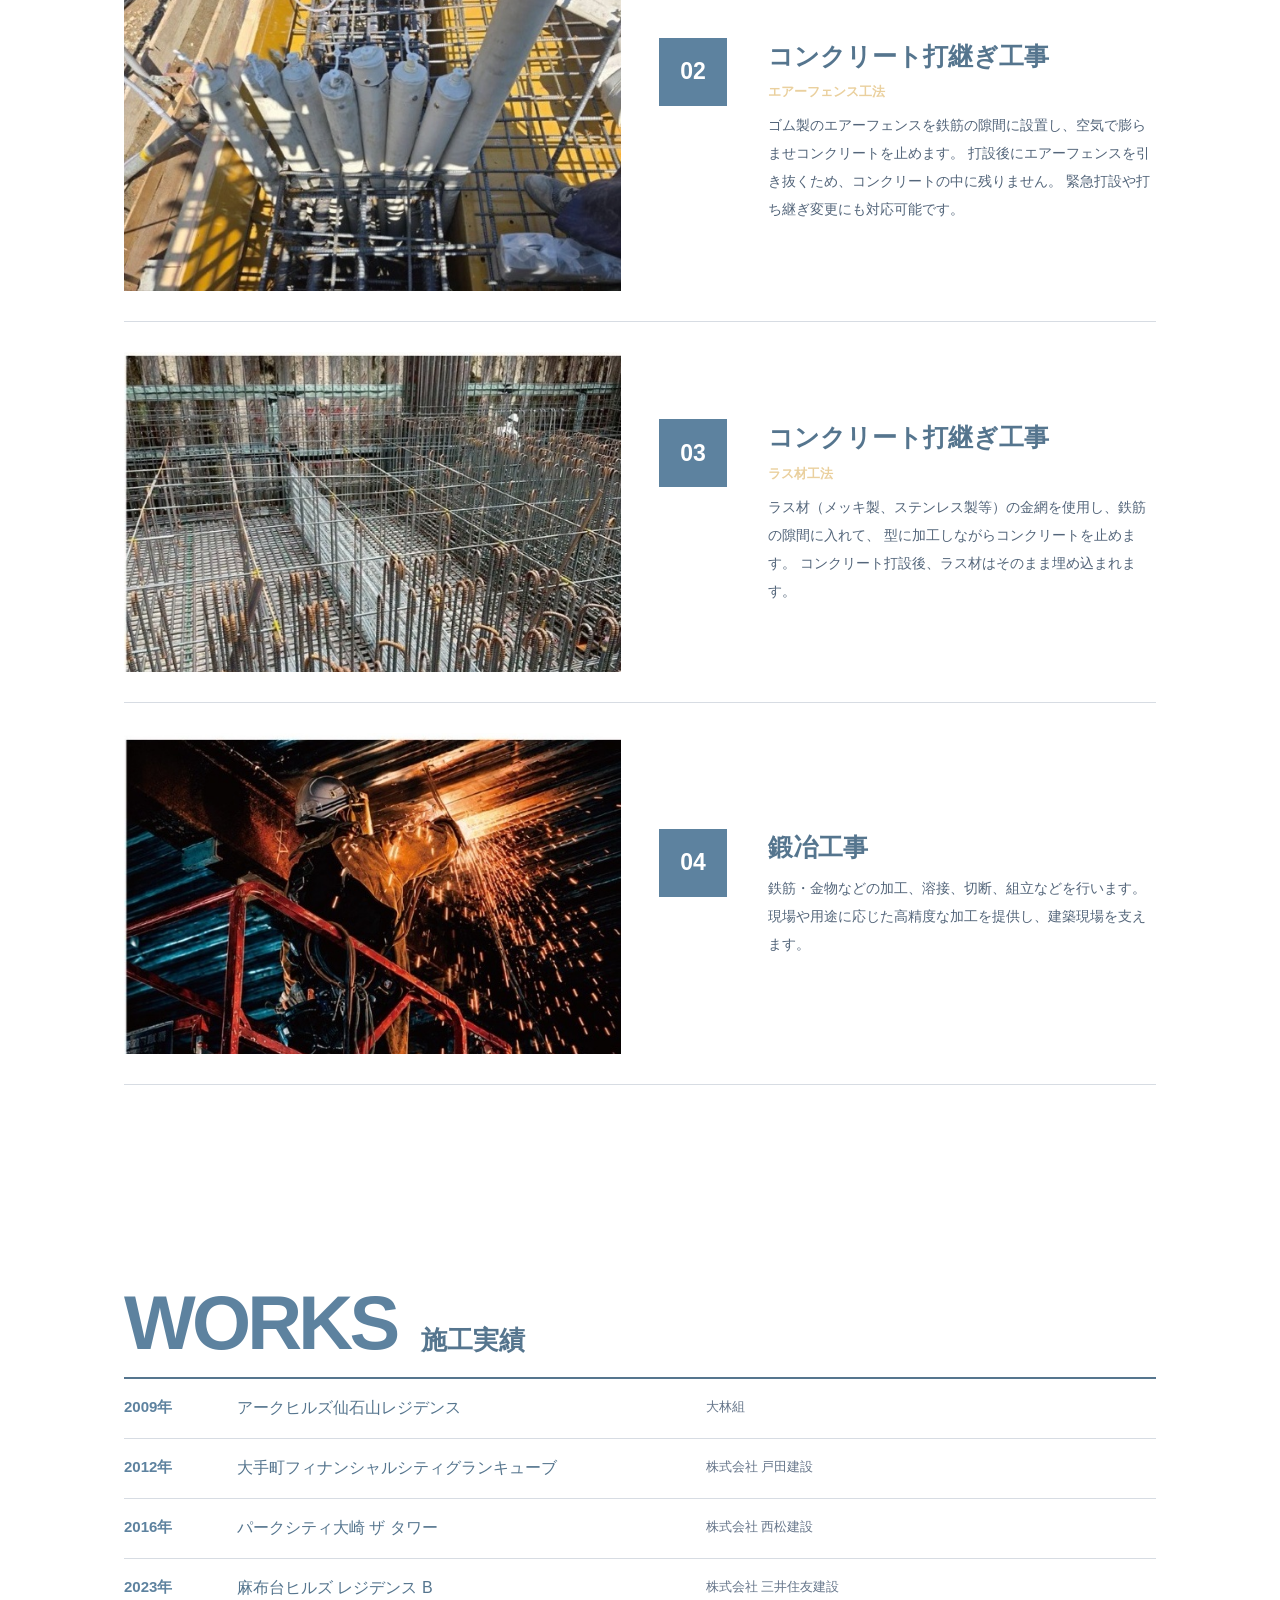
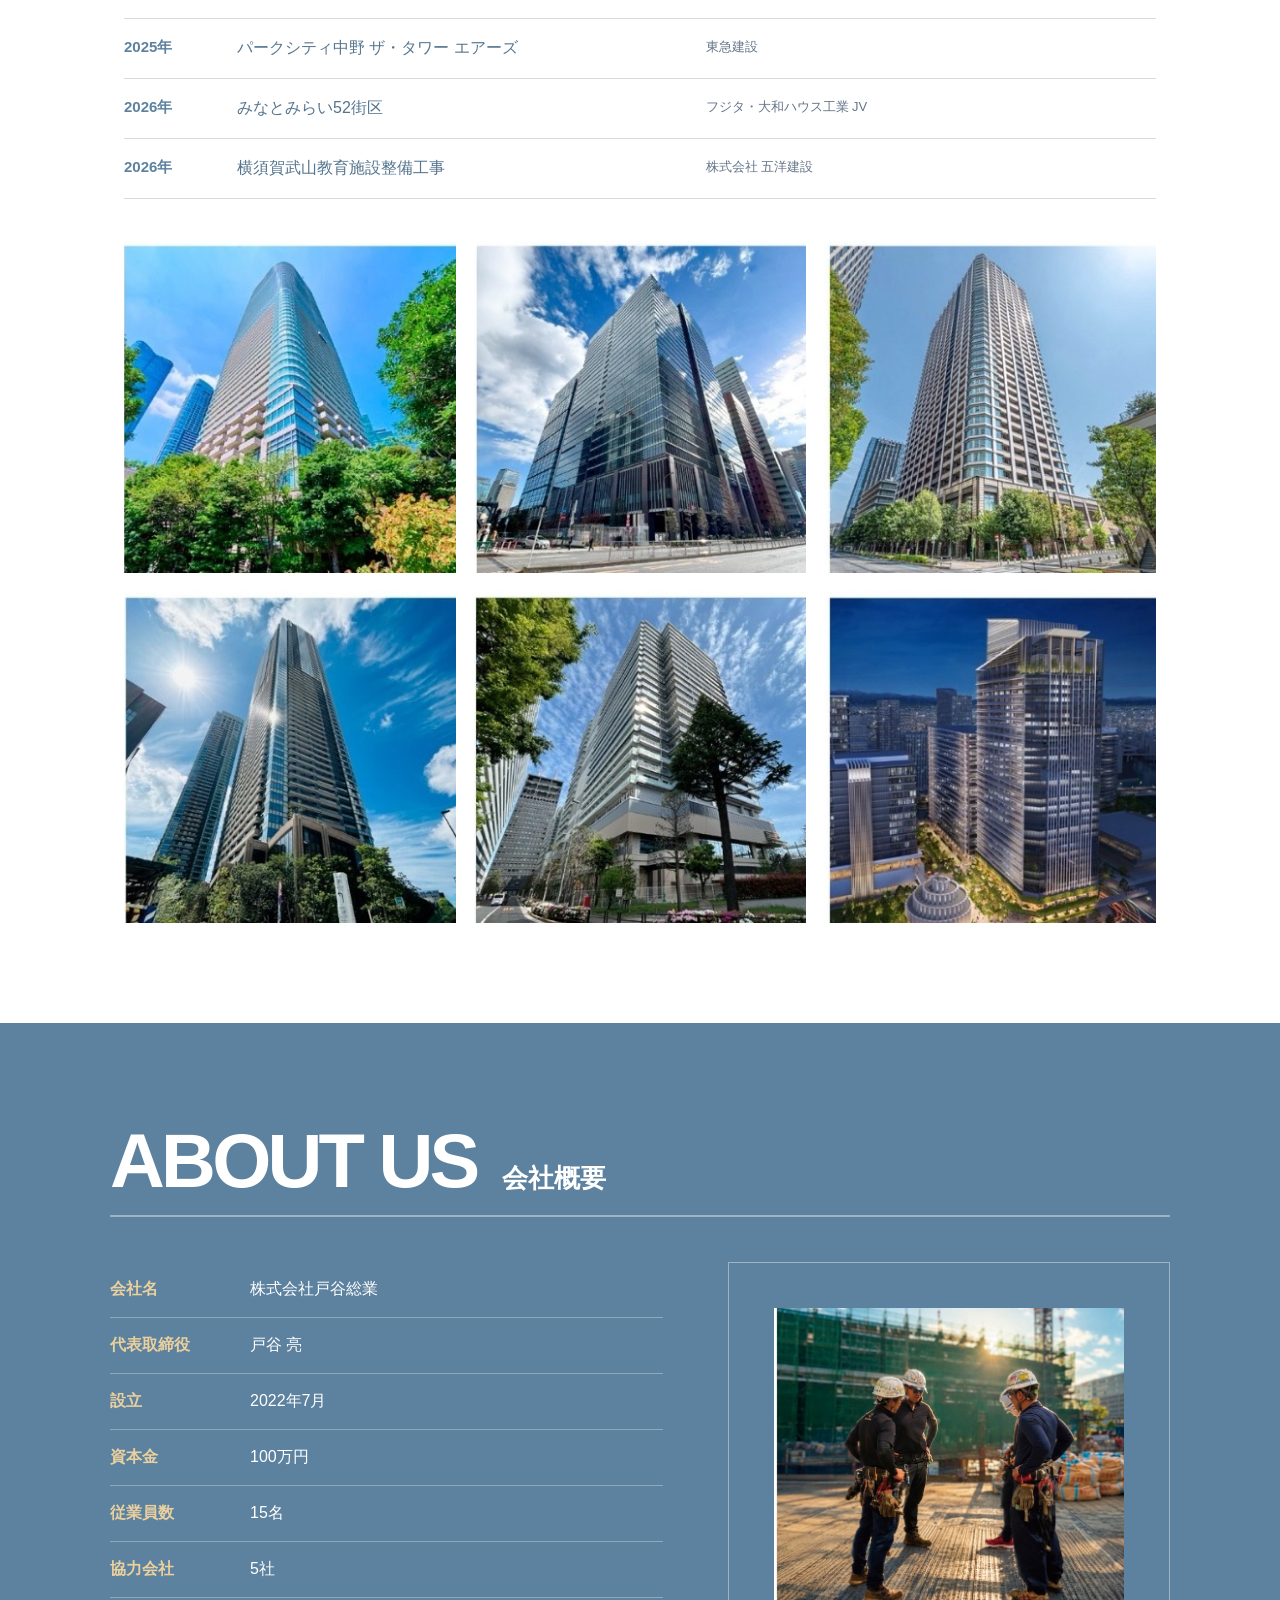
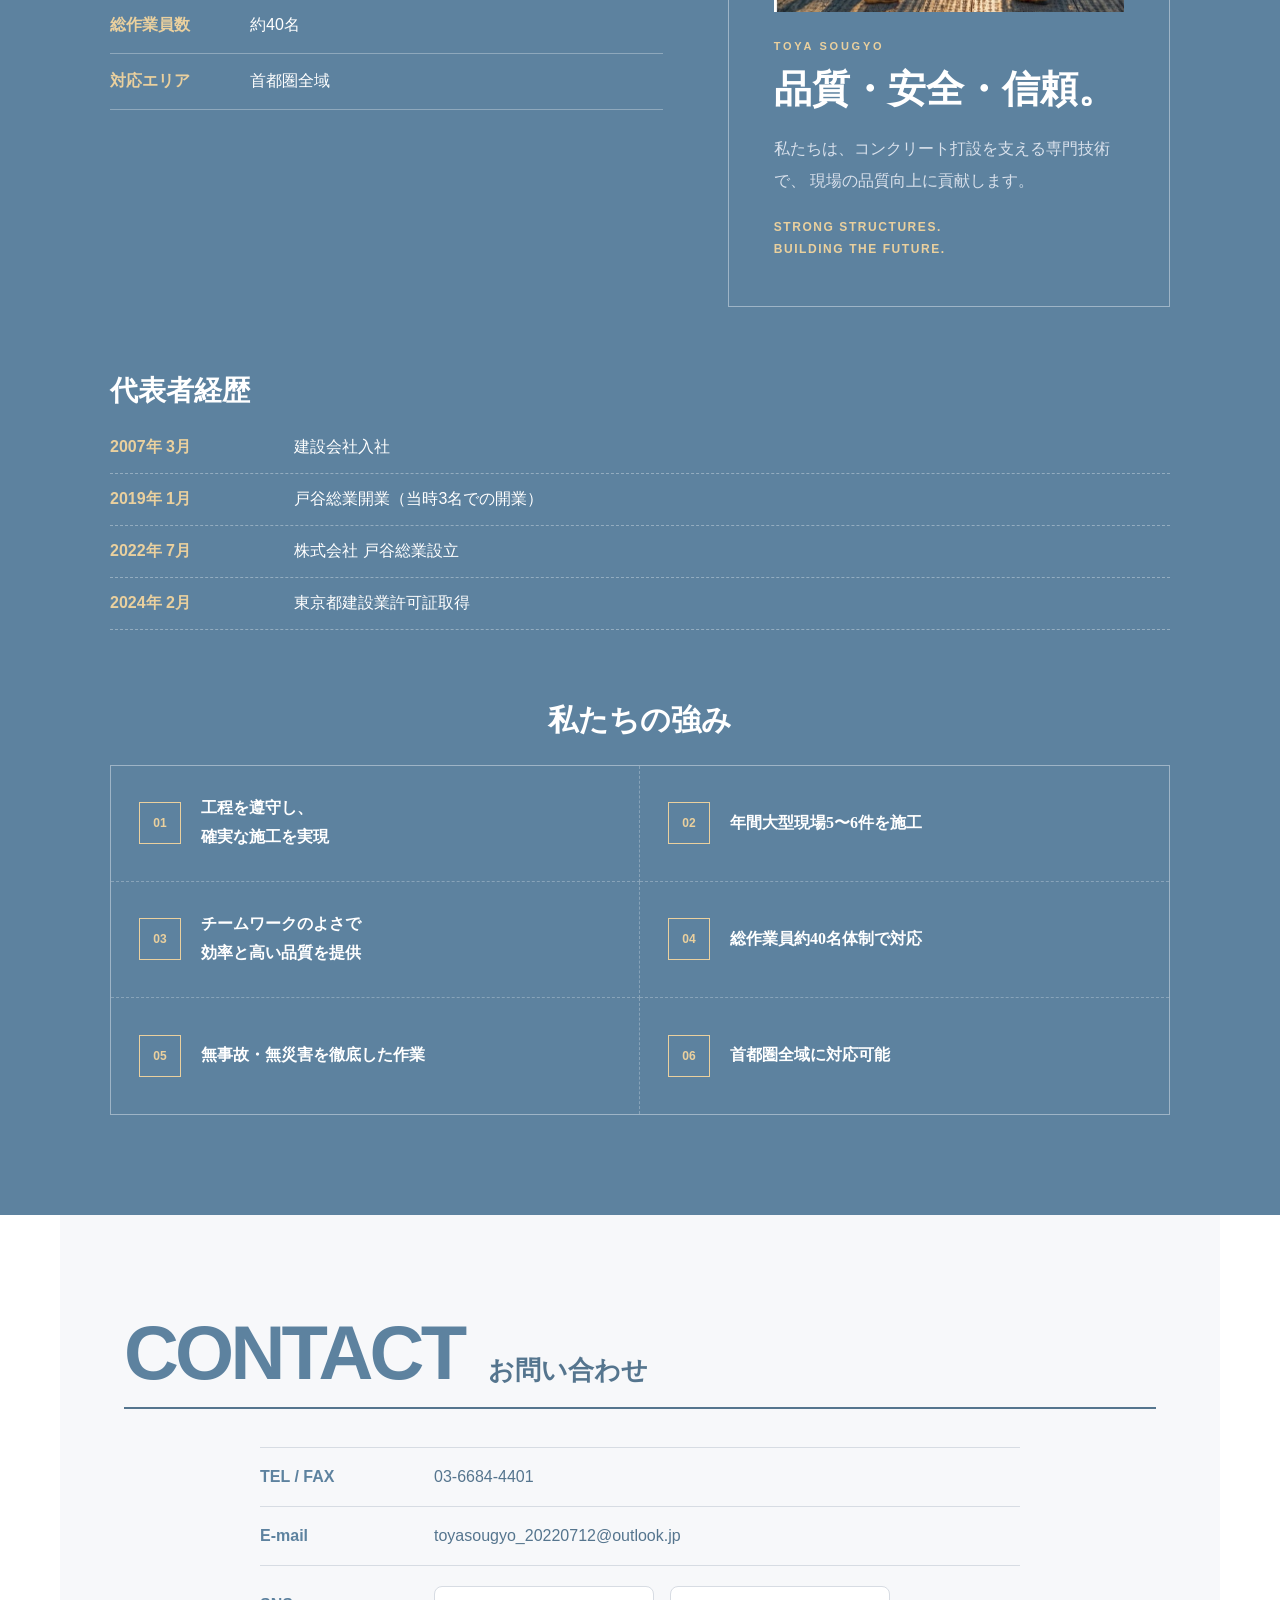
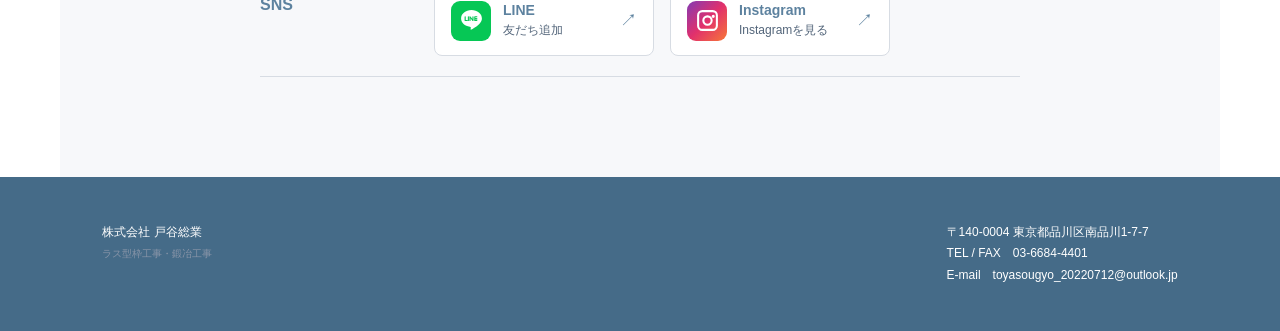
==== commit ab801f13: "Update toya-sougyo.html" ====
--- a/toya-sougyo.html
+++ b/toya-sougyo.html
@@ -547,6 +547,47 @@
     width:120px;
     height:120px;
   }
+}
+
+
+/* CONTACT SNS links */
+.sns-link-list{
+  display:flex;
+  flex-wrap:wrap;
+  gap:16px;
+  align-items:stretch;
+}
+.sns-link{
+  display:flex;
+  align-items:center;
+  gap:12px;
+  min-width:220px;
+  padding:14px 16px;
+  background:#fff;
+  border:1px solid var(--line);
+  border-radius:8px;
+  transition:opacity .2s,border-color .2s;
+}
+.sns-link:hover{opacity:.8;border-color:var(--navy)}
+.sns-icon{
+  flex:0 0 40px;
+  width:40px;
+  height:40px;
+  display:grid;
+  place-items:center;
+  border-radius:9px;
+  color:#fff;
+}
+.sns-icon svg{display:block;width:25px;height:25px}
+.sns-line .sns-icon{background:#06c755}
+.sns-instagram .sns-icon{background:linear-gradient(135deg,#833ab4,#e1306c,#f77737)}
+.sns-link-text{display:flex;flex-direction:column;gap:4px}
+.sns-link-text strong{color:var(--navy);font-size:14px}
+.sns-link-text small{color:#53657a;font-size:12px}
+.sns-arrow{margin-left:auto;color:var(--navy);font-size:17px}
+@media(max-width:720px){
+  .sns-link-list{gap:12px}
+  .sns-link{min-width:0;width:100%}
 }
 
 </style>
@@ -778,15 +819,21 @@
     </div>
     <div class="contact-row contact-social">
       <span>SNS</span>
-      <div class="sns-qr-list">
-        <div class="sns-qr-item">
-          <img src="line-qr.png" alt="LINE QRコード">
-          <strong>LINE</strong>
-        </div>
-        <div class="sns-qr-item">
-          <img src="instagram-qr.png" alt="Instagram QRコード">
-          <strong>Instagram</strong>
-        </div>
+      <div class="sns-link-list">
+        <a class="sns-link sns-line" href="https://line.me/R/ti/p/ggXC8K4LCZ" target="_blank" rel="noopener noreferrer" aria-label="LINEで友だち追加">
+          <span class="sns-icon" aria-hidden="true">
+            <svg viewBox="0 0 24 24" fill="currentColor"><path d="M12 2C6.477 2 2 5.58 2 10c0 3.956 3.57 7.254 8.39 7.89.327.07.77.213.882.49.1.251.066.644.032.898l-.143.854c-.044.251-.2.981.86.535 1.061-.446 5.76-3.392 7.86-5.807C21.31 13.29 22 11.74 22 10c0-4.42-4.477-8-10-8zm-4.1 10.57H5.92a.53.53 0 0 1-.53-.53V8.38a.53.53 0 0 1 1.06 0v3.13H7.9a.53.53 0 1 1 0 1.06zm1.64-.53a.53.53 0 0 1-1.06 0V8.38a.53.53 0 0 1 1.06 0zm4.4 0a.53.53 0 0 1-.94.33l-1.91-2.6v2.27a.53.53 0 0 1-1.06 0V8.38a.53.53 0 0 1 .94-.33l1.91 2.6V8.38a.53.53 0 0 1 1.06 0zm3.2-1.83a.53.53 0 0 1 0 1.06h-1.45v.24h1.45a.53.53 0 0 1 0 1.06h-1.98a.53.53 0 0 1-.53-.53V8.38c0-.293.237-.53.53-.53h1.98a.53.53 0 0 1 0 1.06h-1.45v.77h1.45a.53.53 0 0 1 0 1.06h-1.45v.47z"/></svg>
+          </span>
+          <span class="sns-link-text"><strong>LINE</strong><small>友だち追加</small></span>
+          <span class="sns-arrow" aria-hidden="true">↗</span>
+        </a>
+        <a class="sns-link sns-instagram" href="https://www.instagram.com/toyasougyu_0712/" target="_blank" rel="noopener noreferrer" aria-label="Instagramを見る">
+          <span class="sns-icon" aria-hidden="true">
+            <svg viewBox="0 0 24 24" fill="currentColor"><path d="M7 2h10a5 5 0 0 1 5 5v10a5 5 0 0 1-5 5H7a5 5 0 0 1-5-5V7a5 5 0 0 1 5-5zm0 2a3 3 0 0 0-3 3v10a3 3 0 0 0 3 3h10a3 3 0 0 0 3-3V7a3 3 0 0 0-3-3H7zm5 3a5 5 0 1 1 0 10 5 5 0 0 1 0-10zm0 2a3 3 0 1 0 0 6 3 3 0 0 0 0-6zm5.5-2.5a1.5 1.5 0 1 1 0 3 1.5 1.5 0 0 1 0-3z"/></svg>
+          </span>
+          <span class="sns-link-text"><strong>Instagram</strong><small>Instagramを見る</small></span>
+          <span class="sns-arrow" aria-hidden="true">↗</span>
+        </a>
       </div>
     </div>
   </div>
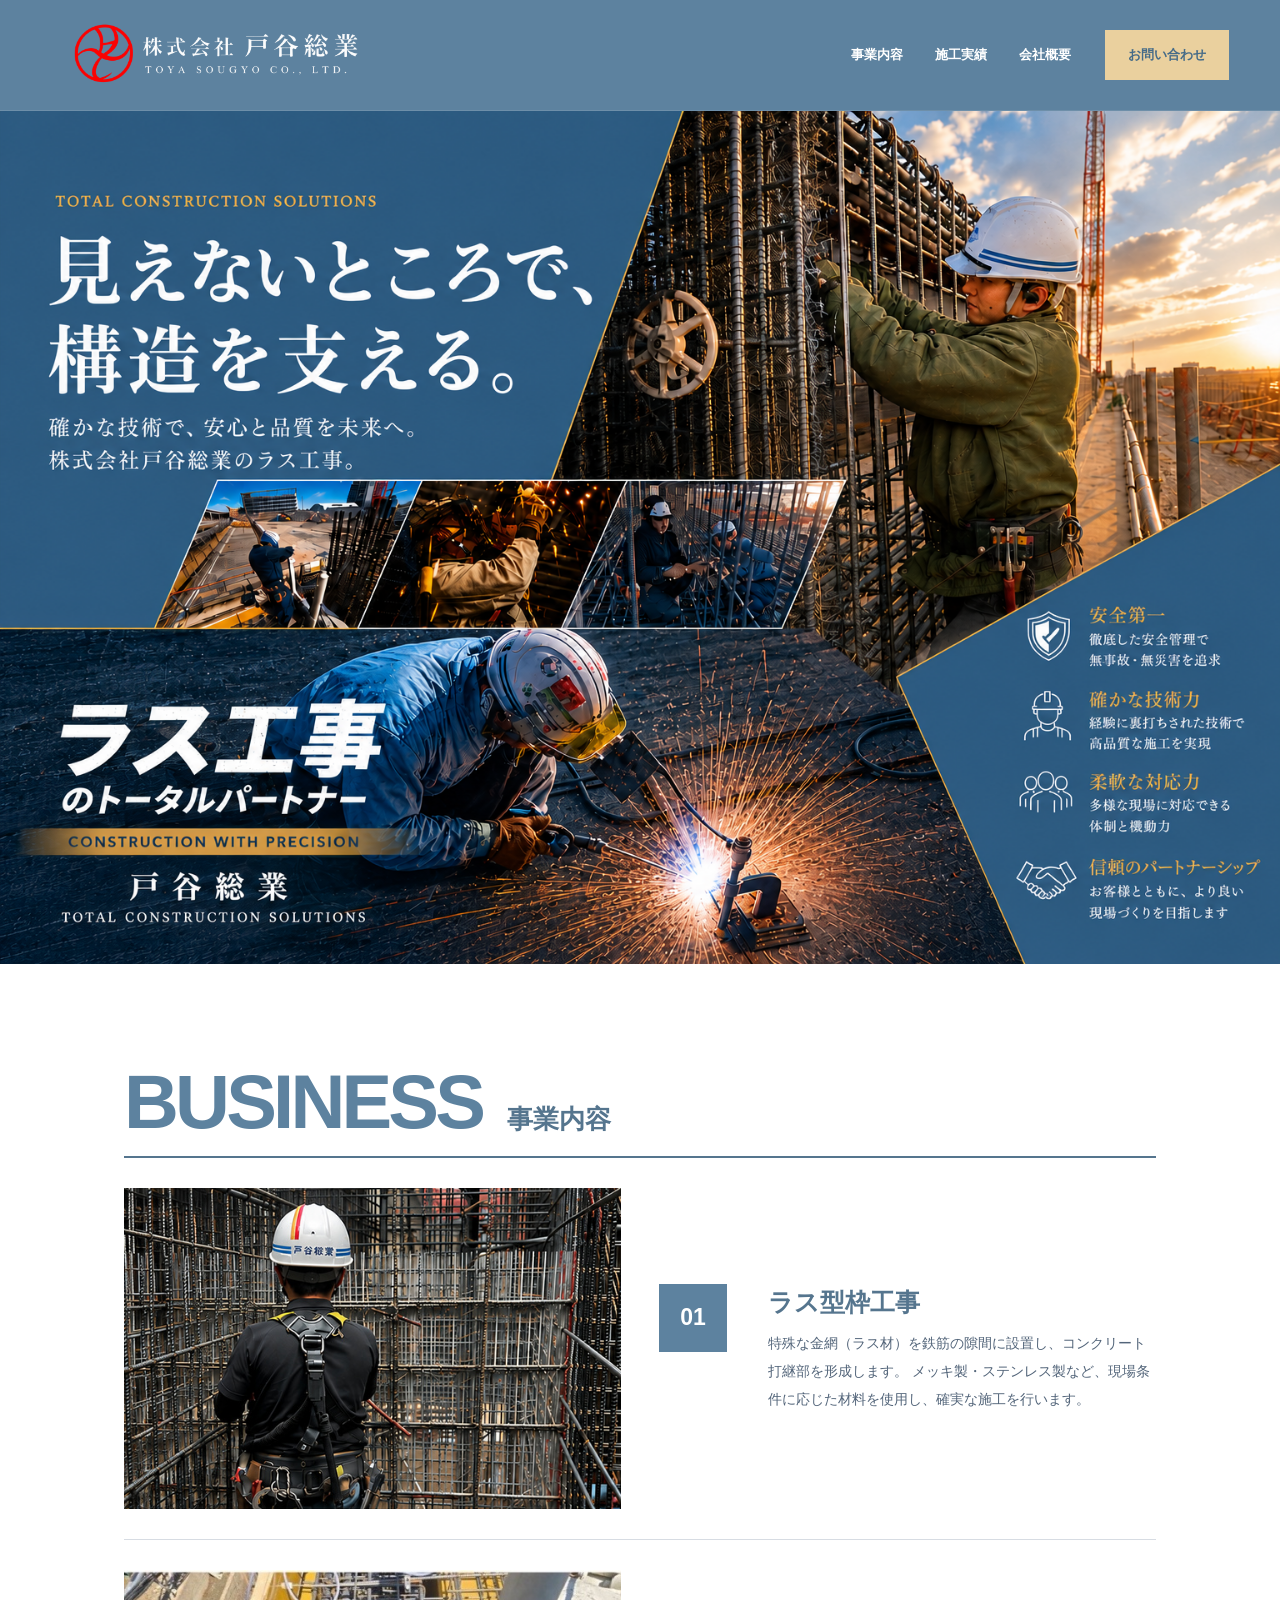
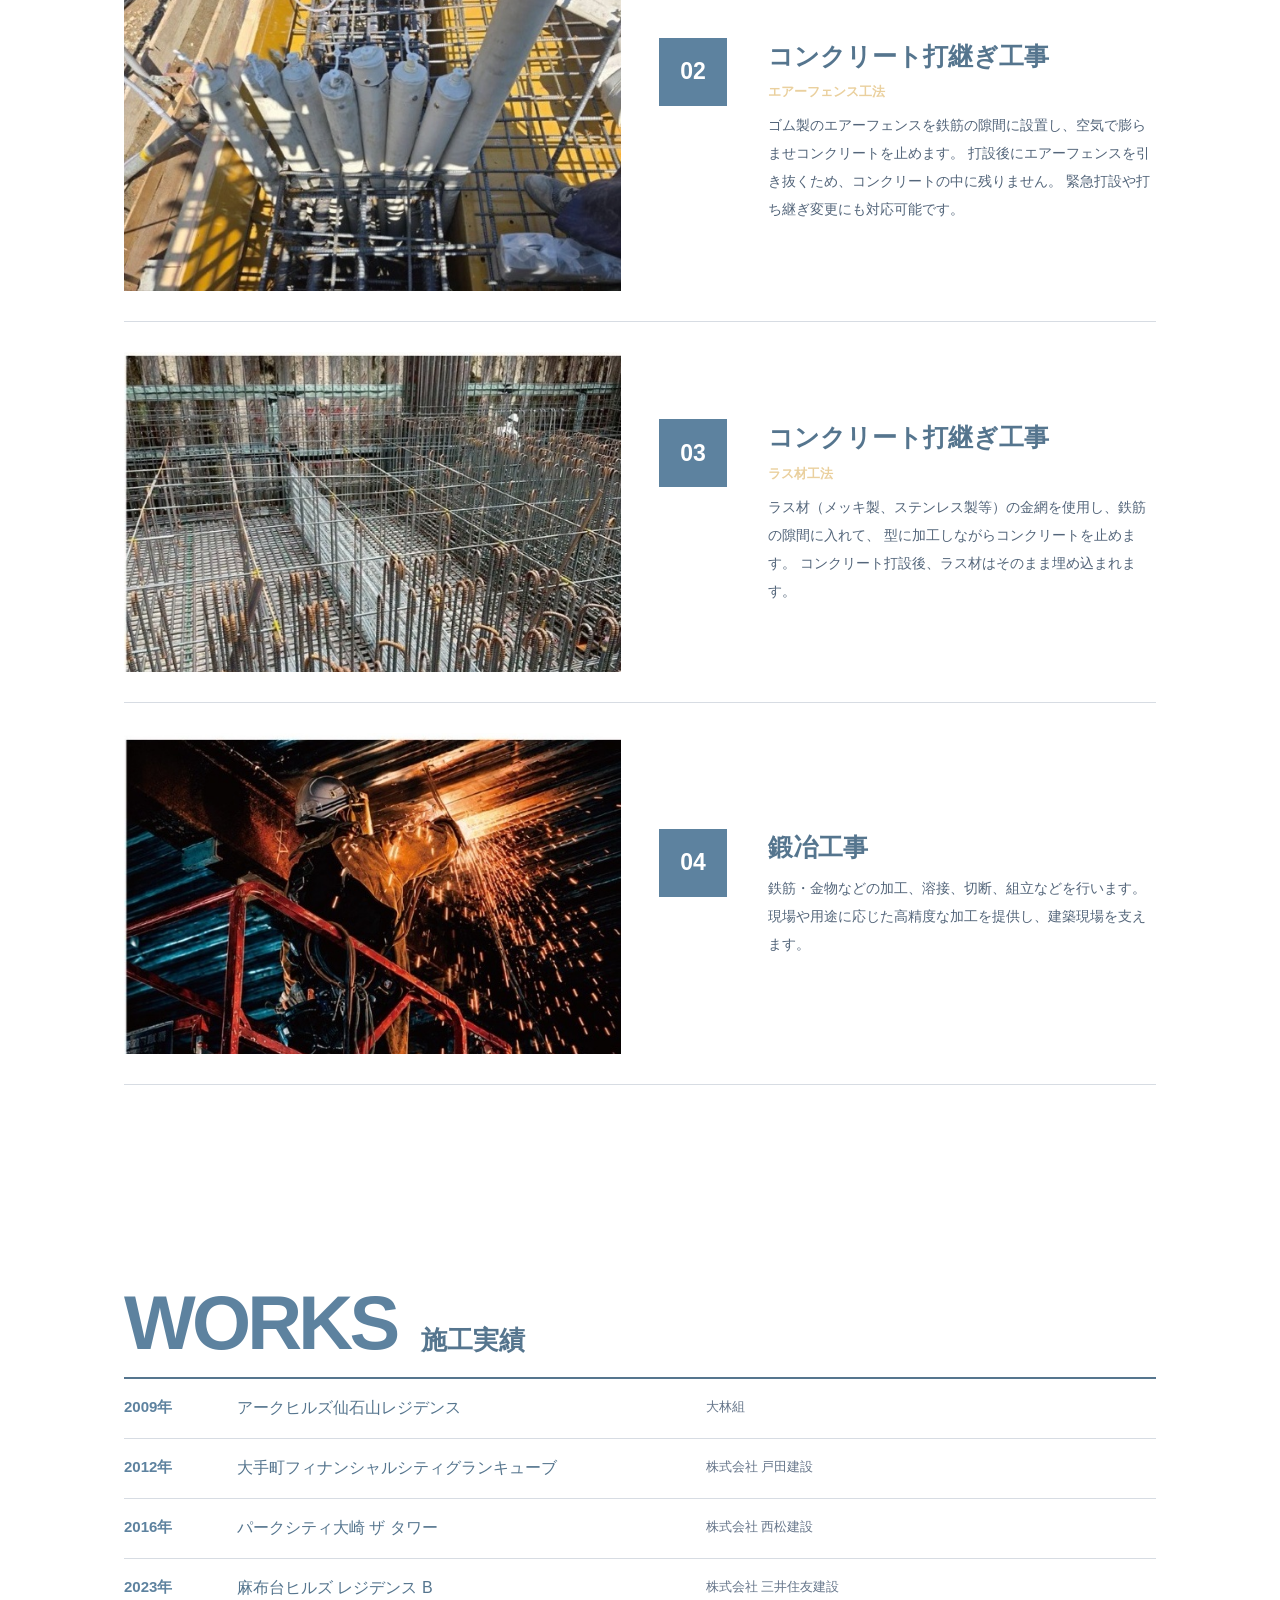
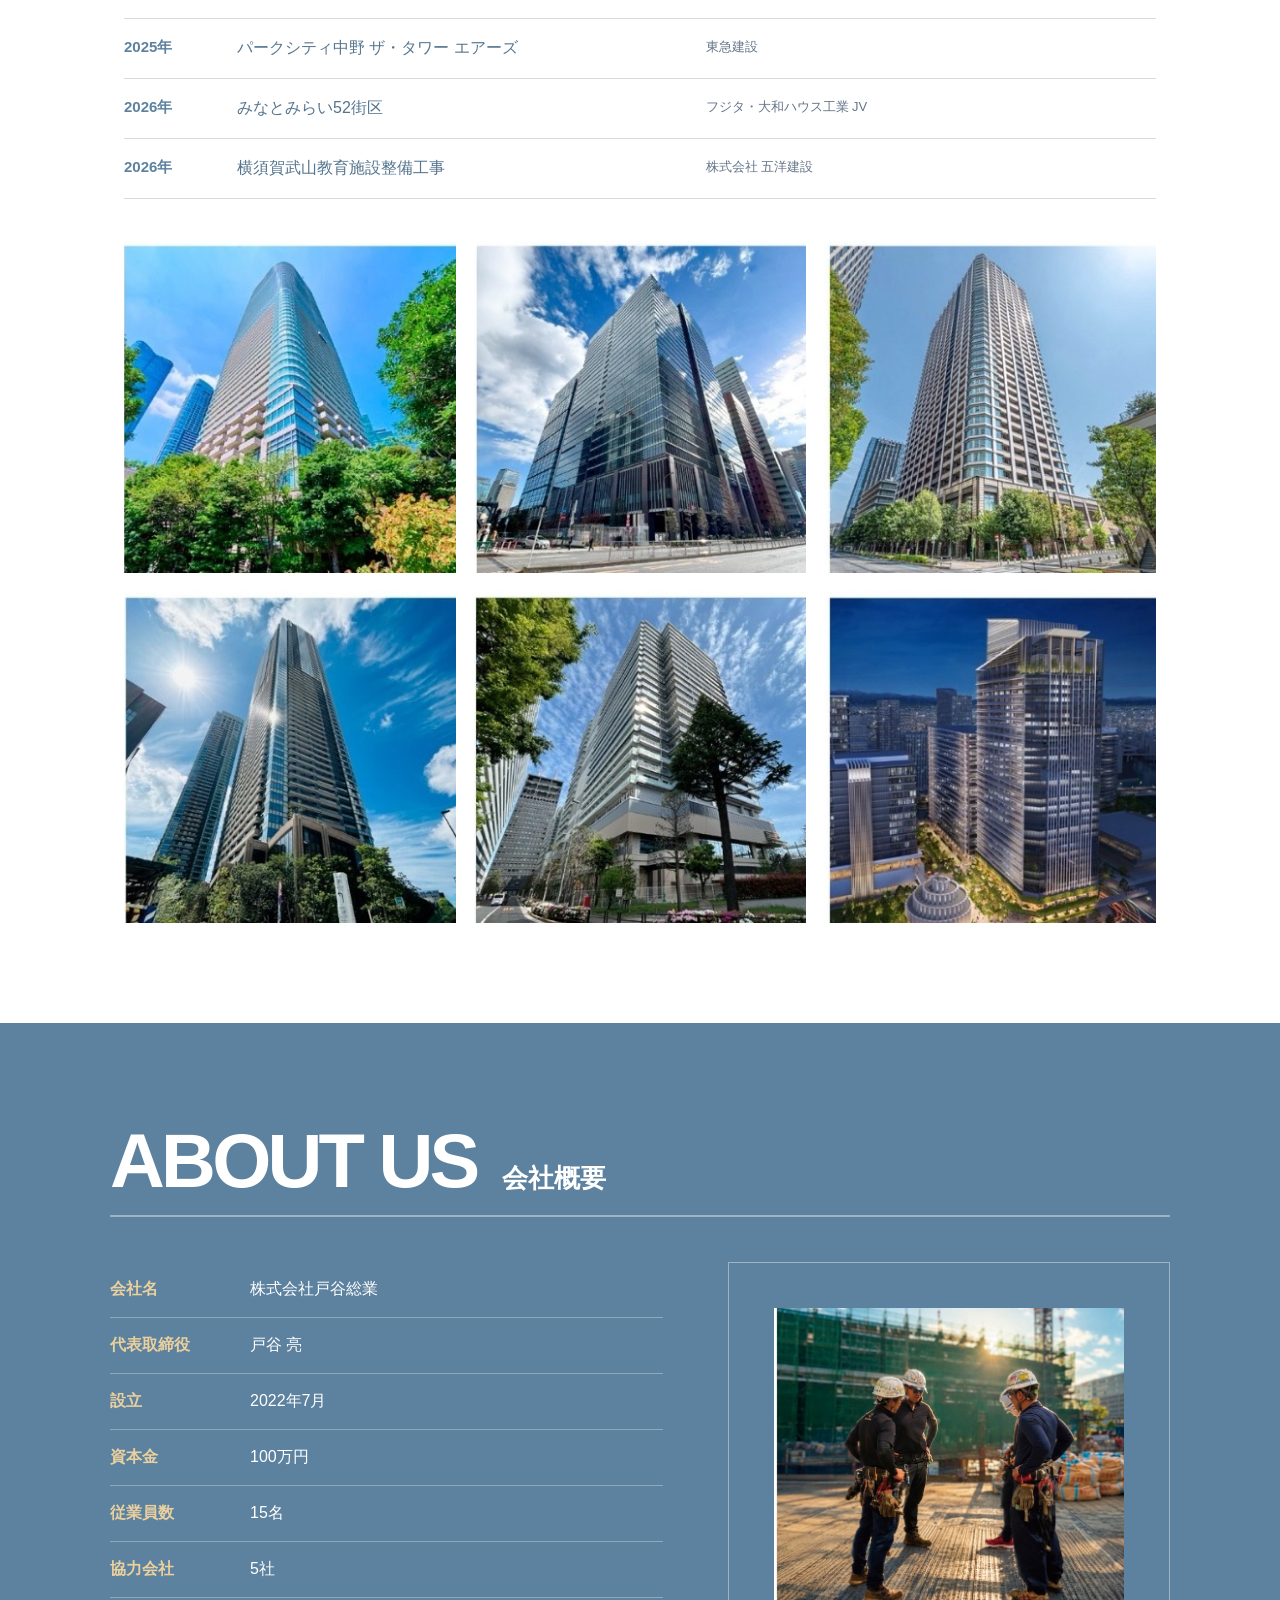
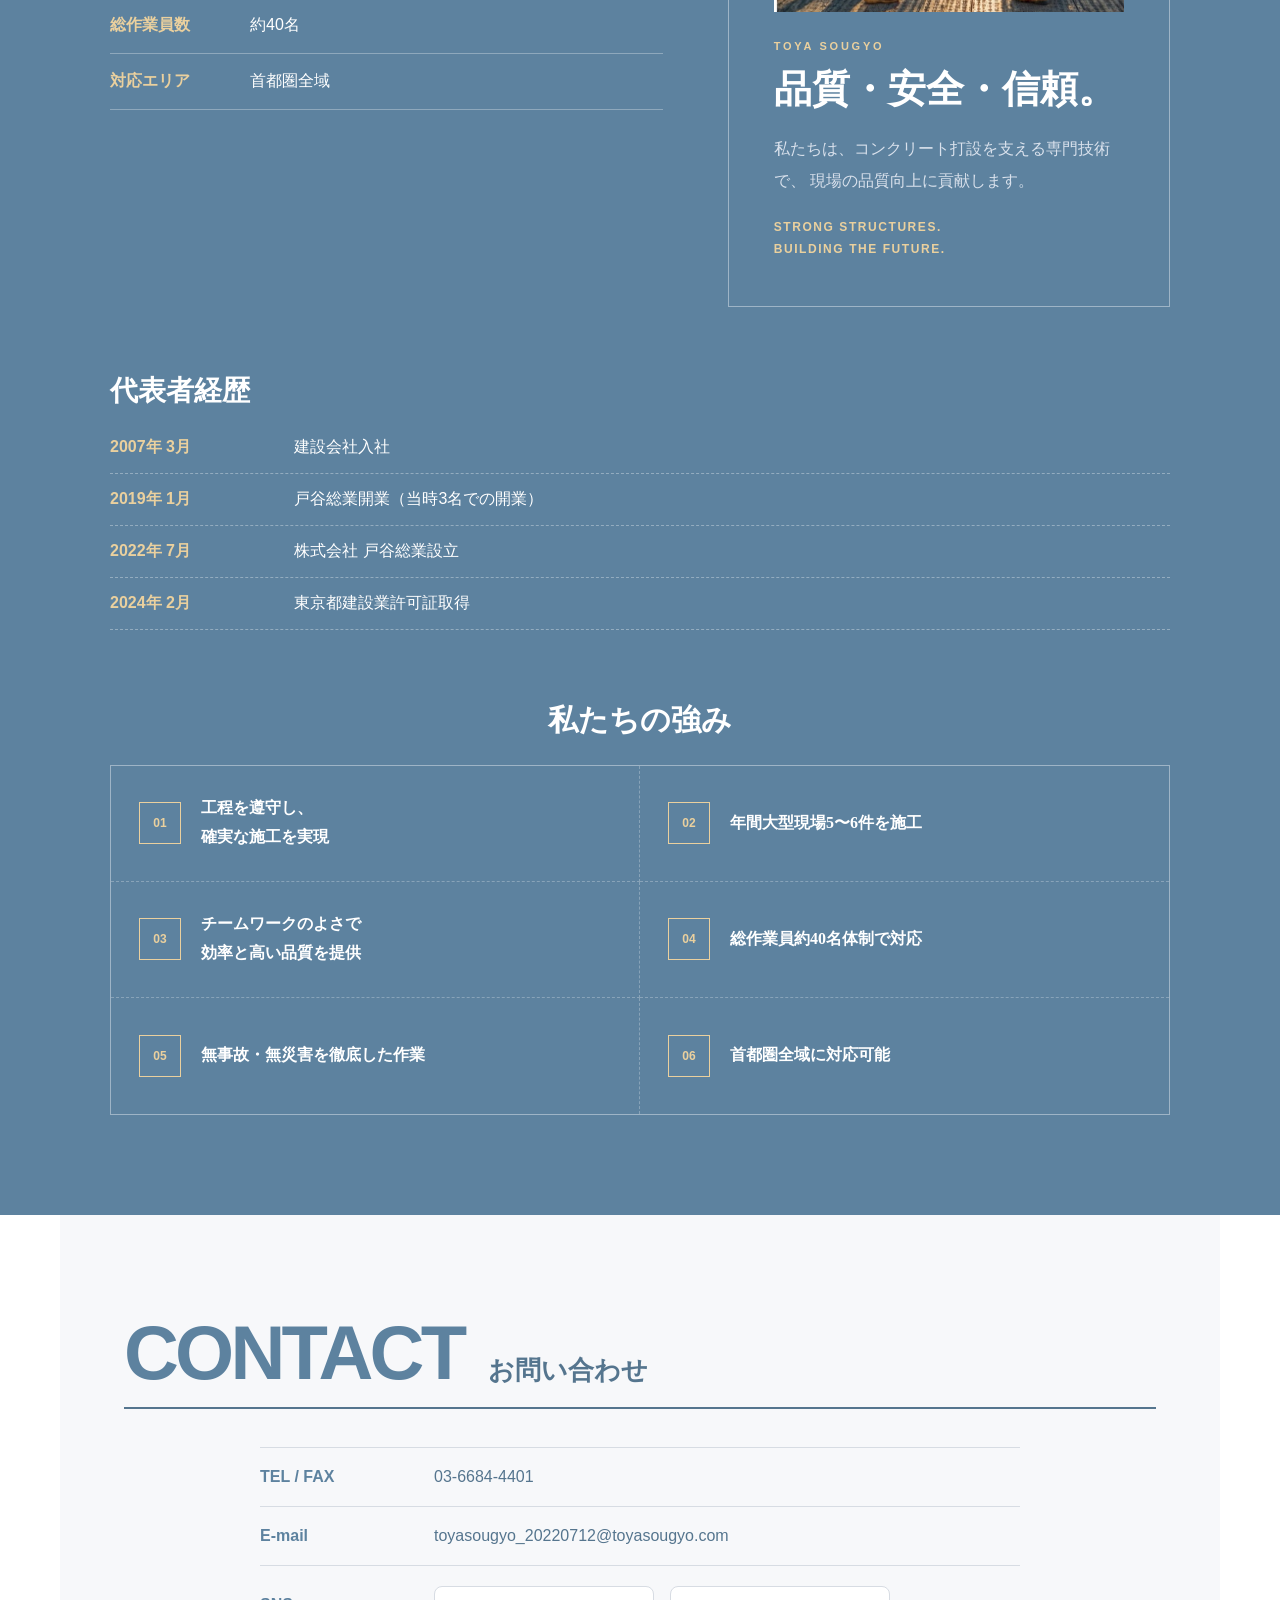
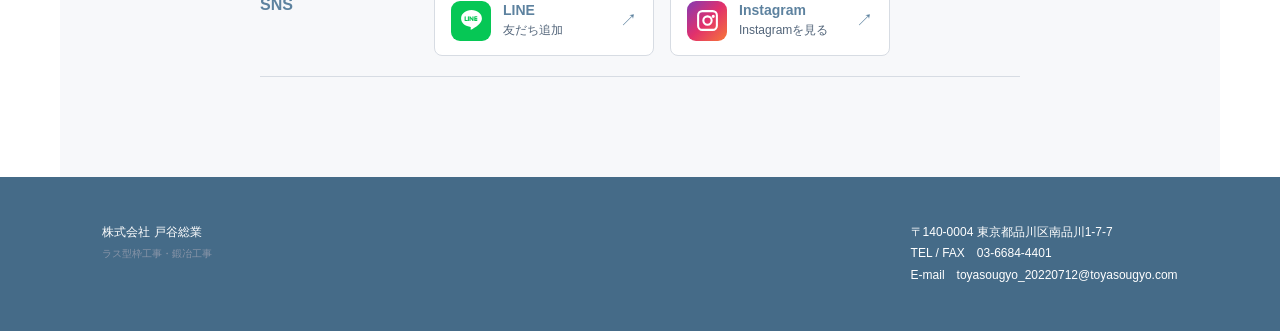
==== commit 9f3f3b42: "Update toya-sougyo.html" ====
--- a/toya-sougyo.html
+++ b/toya-sougyo.html
@@ -815,7 +815,7 @@
     </div>
     <div class="contact-row">
       <span>E-mail</span>
-      <a href="mailto:toyasougyo_20220712@outlook.jp">toyasougyo_20220712@outlook.jp</a>
+      <a href="mailto:toyasougyo_20220712@toyasougyo.com">toyasougyo_20220712@toyasougyo.com</a>
     </div>
     <div class="contact-row contact-social">
       <span>SNS</span>
@@ -847,7 +847,7 @@
   <div>
     〒140-0004 東京都品川区南品川1-7-7<br>
     TEL / FAX　03-6684-4401<br>
-    E-mail　toyasougyo_20220712@outlook.jp
+    E-mail　toyasougyo_20220712@toyasougyo.com
   </div>
 </footer>
 
